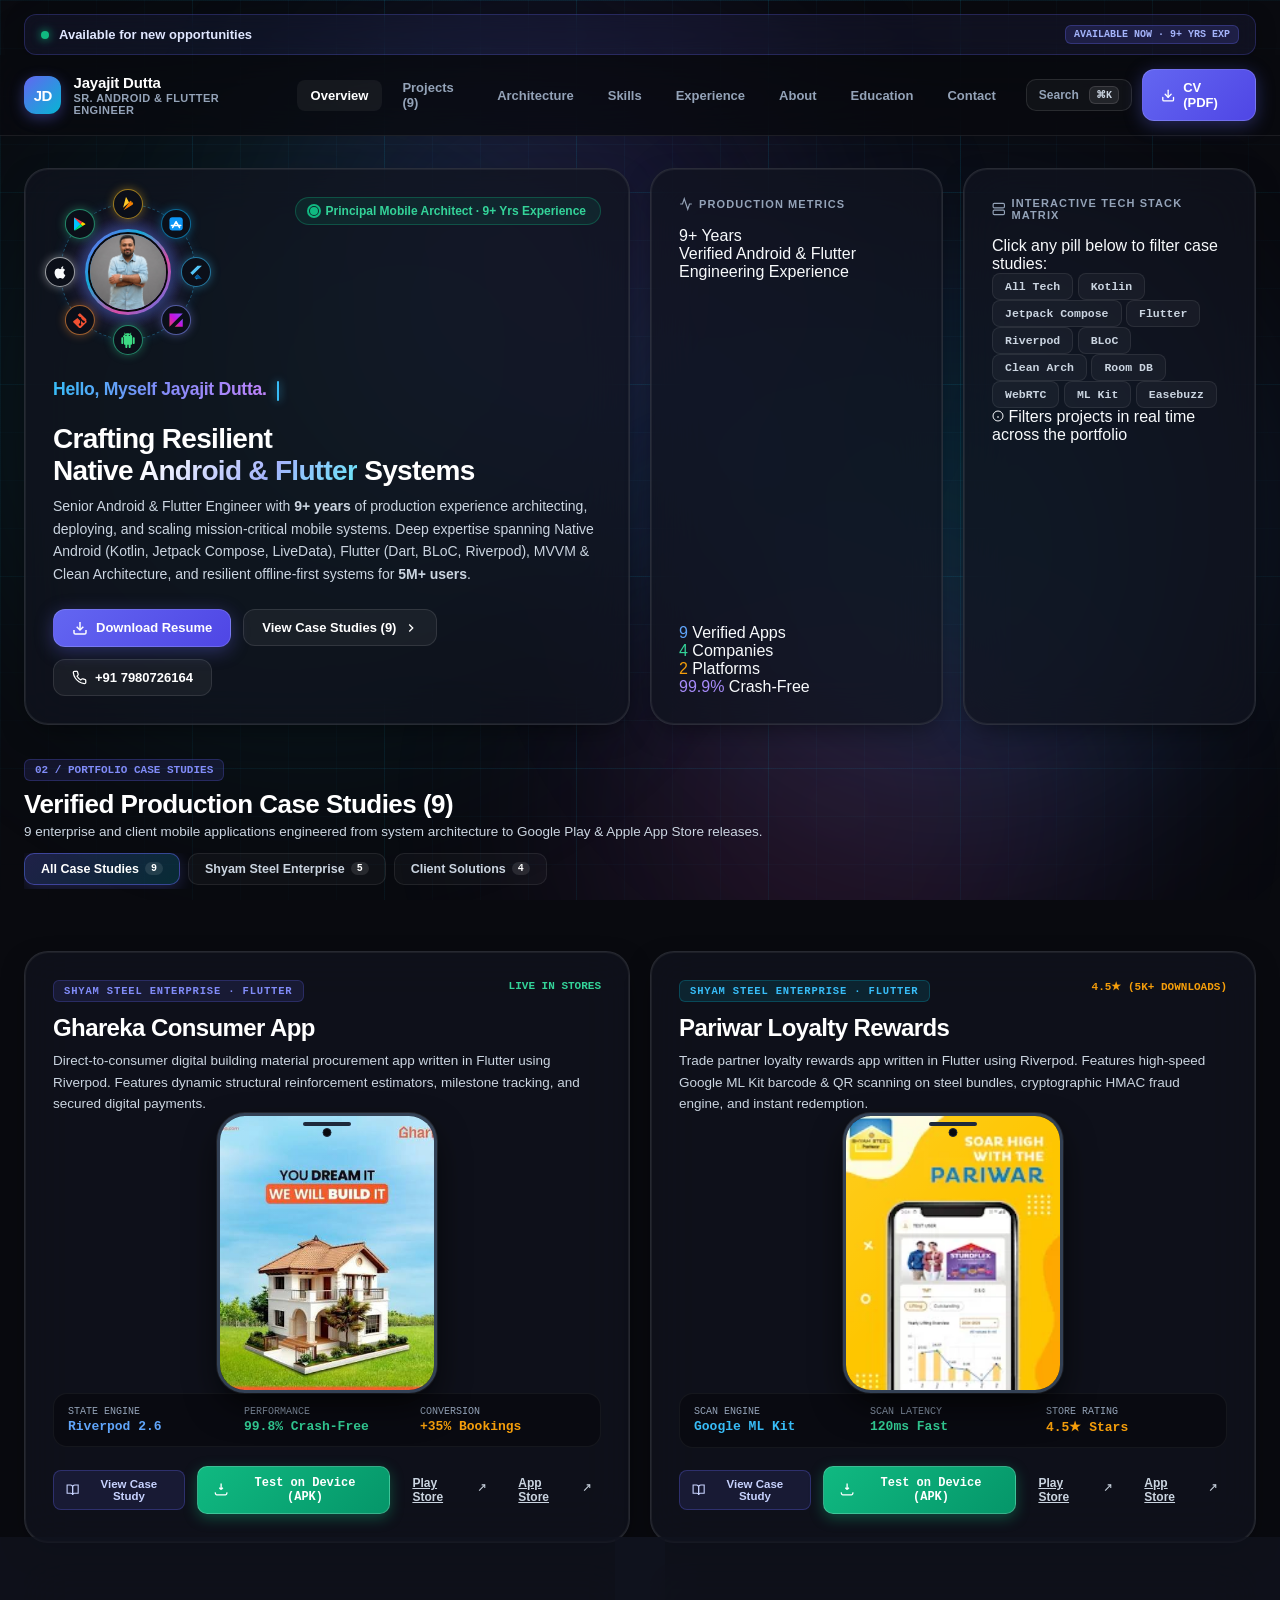
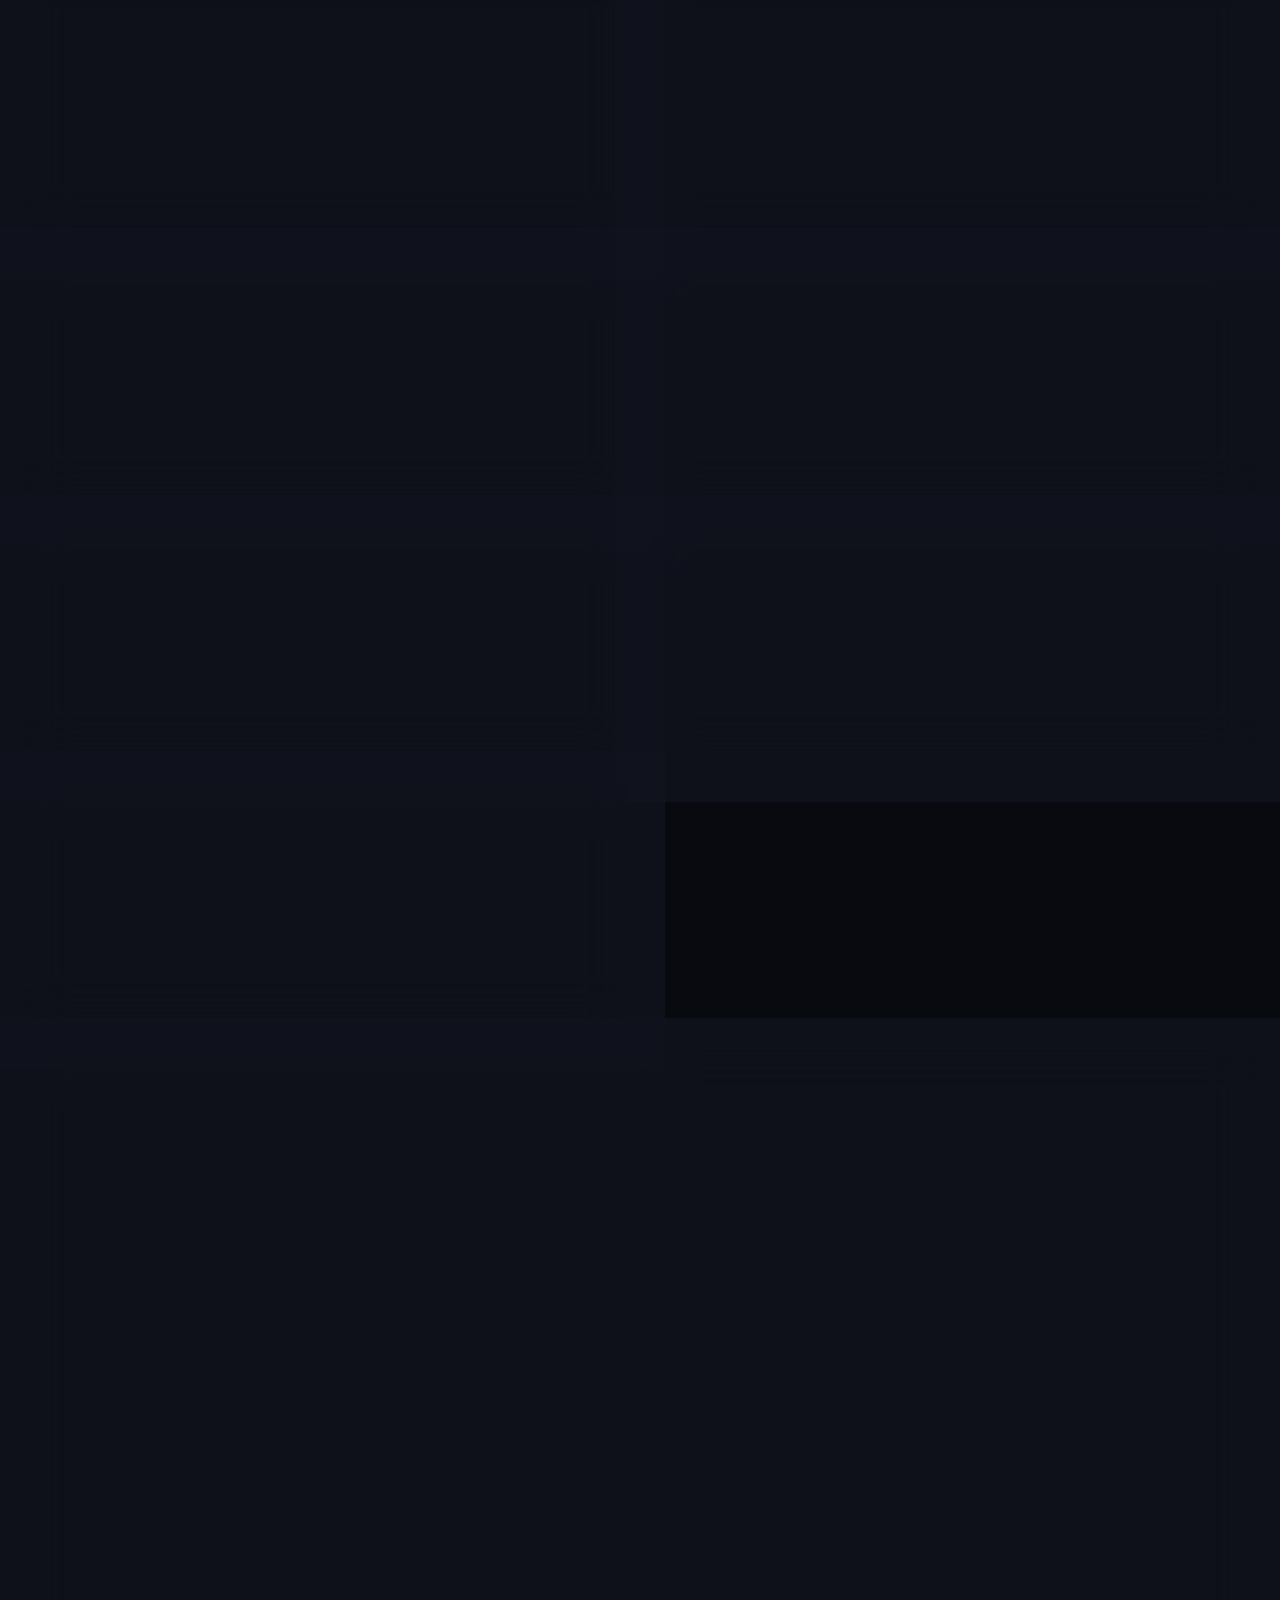
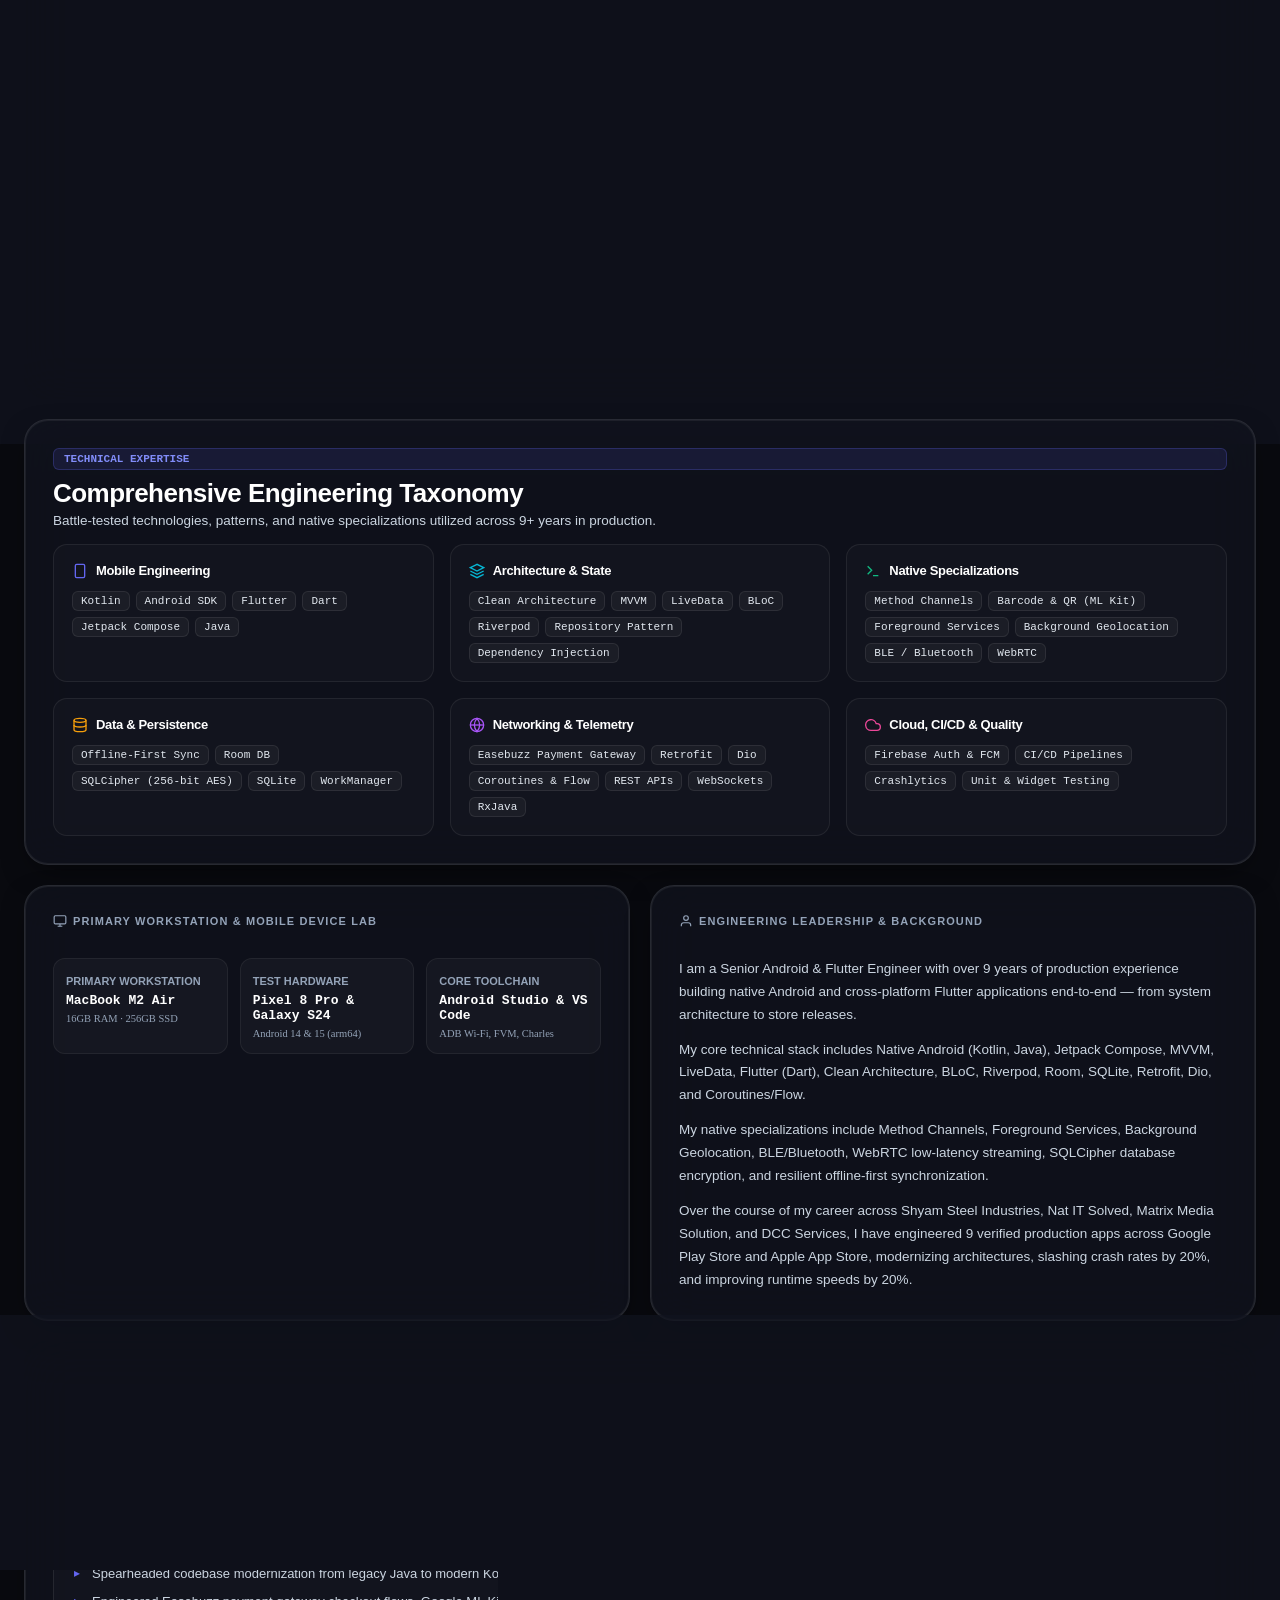
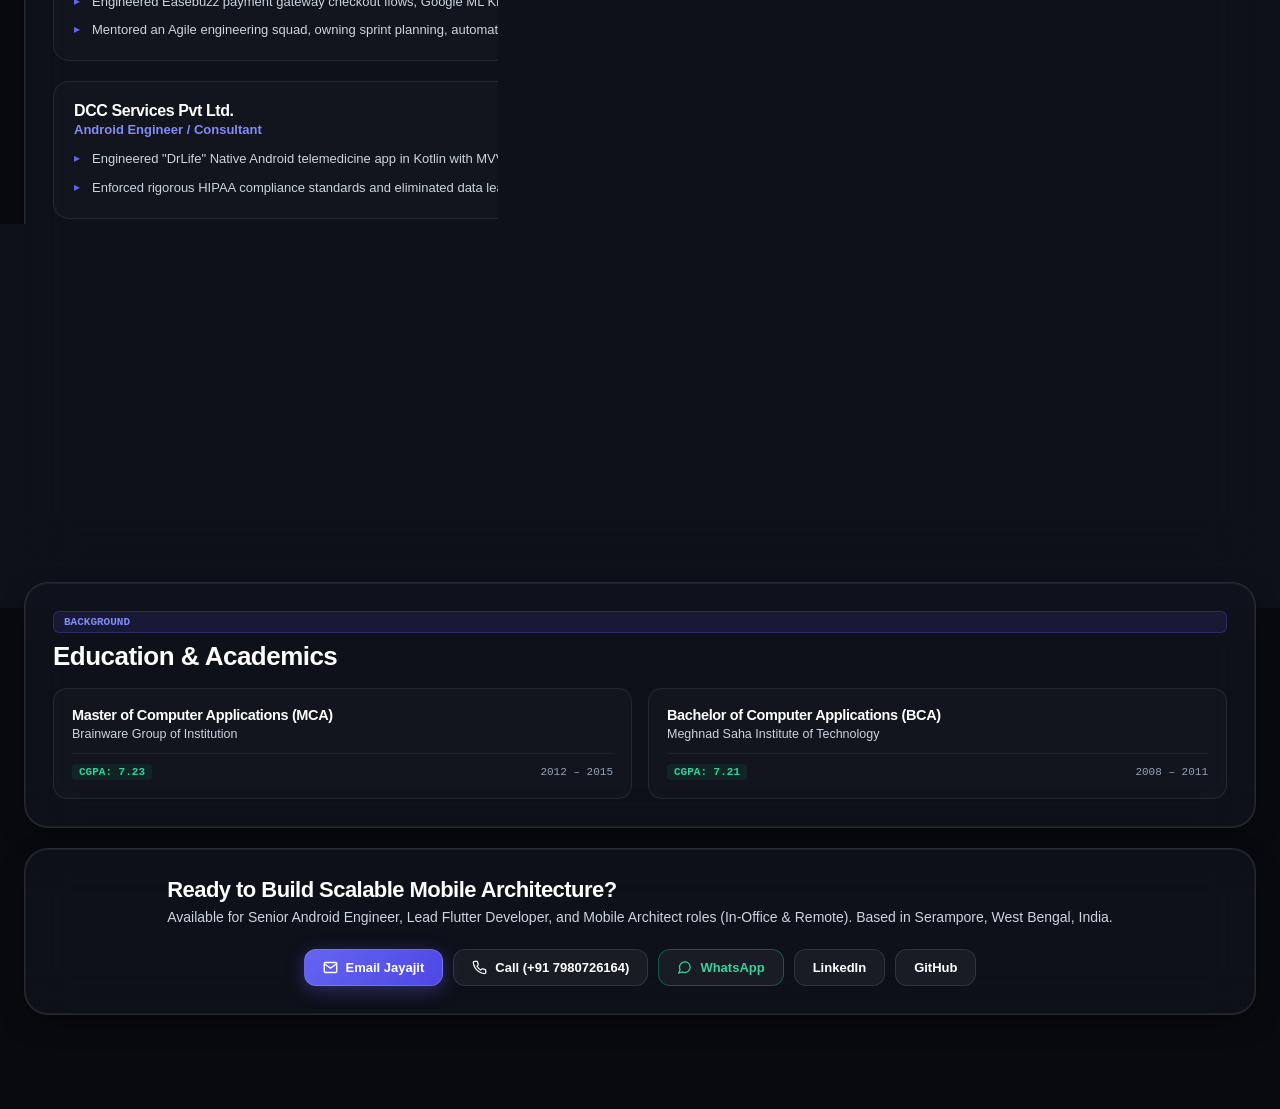
==== portfolio_site/index.html @ d7c846ba "feat: optimize mobile hero section layout and remove greeting icon" ====
<!DOCTYPE html>
<html lang="en" class="scroll-smooth">
<head>
  <meta charset="UTF-8" />
  <meta name="viewport" content="width=device-width, initial-scale=1.0, maximum-scale=5.0" />
  <title>Jayajit Dutta | Senior Android &amp; Flutter Engineer (9+ Years)</title>
  <meta name="description" content="Senior Android &amp; Flutter Engineer with 9+ years of verified experience architecting, deploying, and scaling mission-critical mobile systems. Specializing in Kotlin, Jetpack Compose, Flutter, Riverpod, BLoC, and Clean Architecture." />
  <meta name="keywords" content="Jayajit Dutta, Senior Android Developer, Flutter Developer, Kotlin, Jetpack Compose, Riverpod, BLoC, Clean Architecture, Mobile Architect, Shyam Steel" />
  <meta name="author" content="Jayajit Dutta" />
  <meta name="theme-color" content="#090a0f" />

  <!-- Production Security Hardening -->
  <meta http-equiv="Content-Security-Policy" content="default-src 'self'; script-src 'self' 'unsafe-inline'; style-src 'self' 'unsafe-inline' https://fonts.googleapis.com; font-src 'self' data: https://fonts.gstatic.com; img-src 'self' data: blob: https:; connect-src 'self'; worker-src 'self' blob:; object-src 'none'; base-uri 'self';" />
  <meta http-equiv="X-Content-Type-Options" content="nosniff" />
  <meta name="referrer" content="strict-origin-when-cross-origin" />
  <meta http-equiv="Permissions-Policy" content="camera=(), microphone=(), geolocation=(), payment=(), usb=()" />

  <!-- Preload Critical Fonts -->
  <link rel="preconnect" href="https://fonts.googleapis.com" />
  <link rel="preconnect" href="https://fonts.gstatic.com" crossorigin />
  <link href="https://fonts.googleapis.com/css2?family=Inter:wght@400;500;600;700&family=JetBrains+Mono:wght@500;700;800&family=Plus+Jakarta+Sans:wght@700;800;900&display=swap" rel="stylesheet" />

  <!-- PWA Manifest & Icons -->
  <link rel="manifest" href="manifest.json" />
  <link rel="icon" type="image/svg+xml" href="favicon.svg?v=2.1" />
  <link rel="icon" type="image/png" href="favicon.png?v=2.1" />
  <link rel="shortcut icon" href="favicon.ico?v=2.1" />
  <link rel="apple-touch-icon" href="assets/icons/Icon-192.png?v=2.1" />

  <!-- Open Graph / SEO -->
  <meta property="og:type" content="website" />
  <meta property="og:title" content="Jayajit Dutta | Senior Android &amp; Flutter Engineer (9+ Years)" />
  <meta property="og:description" content="Senior Android &amp; Flutter Engineer with 9+ years building 9 verified production apps for 5M+ users." />
  <meta property="og:image" content="assets/images/picture.jpg" />

  <!-- Stylesheet -->
  <link rel="stylesheet" href="css/styles.css?v=2.1" />
</head>
<body>

  <!-- Ambient Obsidian Canvas Glows -->
  <div class="ambient-canvas" aria-hidden="true">
    <div class="ambient-glow-1"></div>
    <div class="ambient-glow-2"></div>
    <div class="ambient-glow-3"></div>
    <div class="ambient-glow-4"></div>
    <div class="ambient-grid"></div>
  </div>

  <!-- Top Opportunity Banner (User Requested) -->
  <div class="top-opportunity-banner">
    <div class="opportunity-card">
      <div class="opportunity-left">
        <span class="opportunity-dot"></span>
        <span class="opportunity-text">Available for new opportunities</span>
      </div>
      <span class="opportunity-badge">AVAILABLE NOW · 9+ YRS EXP</span>
    </div>
  </div>

  <!-- Sticky Glassmorphic Header -->
  <header class="header-glass" role="banner">
    <div class="header-container">
      <a href="#hero" class="brand-wrap" aria-label="Jayajit Dutta Portfolio">
        <div class="brand-icon">JD</div>
        <div class="brand-text">
          <h1>Jayajit Dutta</h1>
          <p>Sr. Android &amp; Flutter Engineer</p>
        </div>
      </a>

      <!-- Desktop Navigation -->
      <nav class="nav-links" aria-label="Main Navigation">
        <a href="#hero" class="nav-item active">Overview</a>
        <a href="#projects" class="nav-item">Projects (9)</a>
        <a href="#architecture" class="nav-item">Architecture</a>
        <a href="#skills" class="nav-item">Skills</a>
        <a href="#timeline" class="nav-item">Experience</a>
        <a href="#about" class="nav-item">About</a>
        <a href="#education" class="nav-item">Education</a>
        <a href="#contact" class="nav-item">Contact</a>
      </nav>

      <!-- Header Actions -->
      <div class="header-actions">
        <button class="cmdk-trigger" aria-label="Open Command Palette (Cmd+K)">
          <span>Search</span>
          <span class="cmdk-kbd">⌘K</span>
        </button>

        <a href="assets/resume/Jayajit_Dutta_CV.pdf" download="Jayajit_Dutta_CV.pdf" class="btn-pill btn-primary" id="headerResumeBtn">
          <svg width="15" height="15" viewBox="0 0 24 24" fill="none" stroke="currentColor" stroke-width="2.2" stroke-linecap="round" stroke-linejoin="round">
            <path d="M21 15v4a2 2 0 0 1-2 2H5a2 2 0 0 1-2-2v-4"></path>
            <polyline points="7 10 12 15 17 10"></polyline>
            <line x1="12" y1="15" x2="12" y2="3"></line>
          </svg>
          <span>CV (PDF)</span>
        </a>
      </div>
    </div>
  </header>

  <!-- Main Bento Grid Showcase -->
  <main class="bento-wrapper" id="hero">
    <div class="bento-grid">

      <!-- ====================================================================
           CARD 1: Profile & Headline (Col: 2, Row: 1)
           ==================================================================== -->
      <section class="bento-card col-span-2 row-span-1" id="profileCard">
        <div class="card-content profile-card-content">
          <div class="profile-top">
            <div class="avatar-orbit-container">
              <div class="avatar-wrapper">
                <img src="assets/images/picture.jpg" alt="Jayajit Dutta" class="avatar-img" width="86" height="86" />
                <div class="avatar-halo-aura"></div>
              </div>
              <div class="orbit-track" aria-hidden="true"></div>
              <div class="orbit-badge-ring" aria-label="Core Technologies Orbit">
                <!-- 1. Flutter -->
                <div class="orbit-badge badge-flutter" style="--angle: 0deg;" title="Flutter">
                  <div class="orbit-badge-inner">
                    <svg viewBox="0 0 24 24" width="16" height="16" fill="none">
                      <path d="M14.3 2.5L3.5 13.3l3.3 3.3L20.9 2.5h-6.6z" fill="#54C5F8"/>
                      <path d="M14.3 15.7l-4.4 4.4 3.3 3.3 4.4-4.4-3.3-3.3z" fill="#29B6F6"/>
                      <path d="M9.9 20.1l4.4-4.4 6.6 6.6h-6.6l-4.4-2.2z" fill="#01579B"/>
                    </svg>
                  </div>
                </div>
                <!-- 2. Kotlin -->
                <div class="orbit-badge badge-kotlin" style="--angle: 45deg;" title="Kotlin">
                  <div class="orbit-badge-inner">
                    <svg viewBox="0 0 24 24" width="16" height="16">
                      <defs>
                        <linearGradient id="kg" x1="100%" y1="0%" x2="0%" y2="100%">
                          <stop offset="0%" stop-color="#7F52FF"/>
                          <stop offset="50%" stop-color="#C711E1"/>
                          <stop offset="100%" stop-color="#E4485D"/>
                        </linearGradient>
                      </defs>
                      <polygon points="2,2 22,2 2,22" fill="url(#kg)"/>
                      <polygon points="22,22 10,22 22,10" fill="url(#kg)"/>
                    </svg>
                  </div>
                </div>
                <!-- 3. Android -->
                <div class="orbit-badge badge-android" style="--angle: 90deg;" title="Android">
                  <div class="orbit-badge-inner">
                    <svg viewBox="0 0 24 24" width="16" height="16" fill="#3DDC84">
                      <path d="M6 18c0 .55.45 1 1 1h1v3.5c0 .83.67 1.5 1.5 1.5s1.5-.67 1.5-1.5V19h2v3.5c0 .83.67 1.5 1.5 1.5s1.5-.67 1.5-1.5V19h1c.55 0 1-.45 1-1V8H6v10zM3.5 8C2.67 8 2 8.67 2 9.5v7c0 .83.67 1.5 1.5 1.5S5 17.33 5 16.5v-7C5 8.67 4.33 8 3.5 8zm17 0c-.83 0-1.5.67-1.5 1.5v7c0 .83.67 1.5 1.5 1.5s1.5-.67 1.5-1.5v-7c0-.83-.67-1.5-1.5-1.5zm-4.97-4.84l1.3-1.3c.2-.2.2-.51 0-.71-.2-.2-.51-.2-.71 0l-1.48 1.48C13.62 2.24 12.59 2 11.5 2c-1.09 0-2.12.24-3.14.63L6.88 1.15c-.2-.2-.51-.2-.71 0-.2.2-.2.51 0 .71l1.3 1.3C5.64 4.34 4.5 6.04 4.5 8h14c0-1.96-1.14-3.66-2.97-4.84zM9 6c-.55 0-1-.45-1-1s.45-1 1-1 1 .45 1 1-.45 1-1 1zm5 0c-.55 0-1-.45-1-1s.45-1 1-1 1 .45 1 1-.45 1-1 1z"/>
                    </svg>
                  </div>
                </div>
                <!-- 4. Git -->
                <div class="orbit-badge badge-git" style="--angle: 135deg;" title="Git">
                  <div class="orbit-badge-inner">
                    <svg viewBox="0 0 24 24" width="16" height="16" fill="none">
                      <path d="M21.6 10.9L13.1 2.4a1.6 1.6 0 0 0-2.3 0L8.7 4.5l2.9 2.9a1.9 1.9 0 0 1 2.4 2.4l2.8 2.8a1.9 1.9 0 0 1 1.8 3.3 1.9 1.9 0 0 1-2.4-.4l-2.7-2.7v4.4a1.9 1.9 0 0 1 .5 1.3 1.9 1.9 0 1 1-1.9-1.9v-4.5a1.9 1.9 0 0 1-.9-.4l-2.9-2.9L2.4 13.2a1.6 1.6 0 0 0 0 2.3l8.5 8.5a1.6 1.6 0 0 0 2.3 0l8.4-8.5a1.6 1.6 0 0 0 0-2.3v-.3z" fill="#F05032"/>
                    </svg>
                  </div>
                </div>
                <!-- 5. iOS / Apple -->
                <div class="orbit-badge badge-ios" style="--angle: 180deg;" title="iOS">
                  <div class="orbit-badge-inner">
                    <svg viewBox="0 0 24 24" width="16" height="16" fill="#F8FAFC">
                      <path d="M18.71 19.5c-.83 1.24-1.71 2.45-3.05 2.47-1.34.03-1.77-.79-3.29-.79-1.53 0-2 .77-3.27.82-1.31.05-2.3-1.32-3.14-2.53C4.25 17 2.94 12.45 4.7 9.39c.87-1.52 2.43-2.48 4.12-2.51 1.28-.02 2.5.87 3.29.87.78 0 2.26-1.07 3.81-.91.65.03 2.47.26 3.64 1.98-.09.06-2.17 1.28-2.15 3.81.03 3.02 2.65 4.03 2.68 4.04-.03.07-.42 1.44-1.38 2.83M15.97 6.38c.62-.75 1.04-1.8 0.93-2.85-.9.04-1.99.6-2.63 1.35-.56.64-1.05 1.71-.92 2.74 1 .08 2.03-.49 2.62-1.24z"/>
                    </svg>
                  </div>
                </div>
                <!-- 6. Play Store -->
                <div class="orbit-badge badge-playstore" style="--angle: 225deg;" title="Play Store">
                  <div class="orbit-badge-inner">
                    <svg viewBox="0 0 24 24" width="16" height="16" fill="none">
                      <path d="M3.6 2.5c-.3.3-.5.8-.5 1.4v16.2c0 .6.2 1.1.5 1.4l.1.1 9.1-9.1v-.2L3.6 2.5z" fill="#00C3FF"/>
                      <path d="M15.8 15.3l-3-3v-.2l3-3 .1.1 3.5 2c1 .6 1 1.5 0 2.1l-3.6 2z" fill="#FFD400"/>
                      <path d="M12.8 12.2L3.6 21.4c.4.4 1 .4 1.7 0l10.5-6-3-3.2z" fill="#00E676"/>
                      <path d="M12.8 12.2l3-3.2-10.5-6c-.7-.4-1.3-.4-1.7 0l9.2 9.2z" fill="#FF3A44"/>
                    </svg>
                  </div>
                </div>
                <!-- 7. Firebase -->
                <div class="orbit-badge badge-firebase" style="--angle: 270deg;" title="Firebase">
                  <div class="orbit-badge-inner">
                    <svg viewBox="0 0 24 24" width="16" height="16" fill="none">
                      <path d="M4.6 17.5L8.7 2.4c.1-.4.6-.5.9-.2l4.1 7.6-9.1 7.7z" fill="#FFCA28"/>
                      <path d="M16.1 7.2l2.3 4.3c.2.3.1.7-.2.9L5.3 21.2 19.3 12c.7-.4.6-1.5-.2-1.7l-3-3.1z" fill="#FFA000"/>
                      <path d="M5.3 21.2l9.8-13.8c.2-.3.7-.3.9 0l3.3 5.4L5.3 21.2z" fill="#F57C00"/>
                    </svg>
                  </div>
                </div>
                <!-- 8. App Store -->
                <div class="orbit-badge badge-appstore" style="--angle: 315deg;" title="App Store">
                  <div class="orbit-badge-inner">
                    <svg viewBox="0 0 24 24" width="16" height="16" fill="none">
                      <rect width="20" height="20" x="2" y="2" rx="4.5" fill="#0D96F6"/>
                      <path d="M6.8 17.5l5.2-9 5.2 9M5 14.5h14" stroke="#FFFFFF" stroke-width="2.2" stroke-linecap="round" stroke-linejoin="round"/>
                    </svg>
                  </div>
                </div>
              </div>
            </div>
            <div class="status-badge">
              <span class="status-pulse"></span>
              <span>Principal Mobile Architect · 9+ Yrs Experience</span>
            </div>
          </div>

          <div class="profile-headline">
            <div class="typewriter-greeting-container" id="typewriterGreeting" title="Click to replay">
              <span class="typewriter-text" id="typewriterText">Hello, Myself Jayajit Dutta.</span>
              <span class="typewriter-cursor" aria-hidden="true"></span>
            </div>
            <h2>Crafting Resilient <br /><span class="gradient-text-hero">Native Android &amp; Flutter</span> Systems</h2>
            <p>
              Senior Android &amp; Flutter Engineer with <strong>9+ years</strong> of production experience architecting, deploying, and scaling mission-critical mobile systems. Deep expertise spanning Native Android (Kotlin, Jetpack Compose, LiveData), Flutter (Dart, BLoC, Riverpod), MVVM &amp; Clean Architecture, and resilient offline-first systems for <strong>5M+ users</strong>.
            </p>
          </div>

          <div class="profile-actions">
            <a href="assets/resume/Jayajit_Dutta_CV.pdf" download="Jayajit_Dutta_CV.pdf" class="btn-pill btn-primary">
              <svg width="16" height="16" viewBox="0 0 24 24" fill="none" stroke="currentColor" stroke-width="2.2">
                <path d="M21 15v4a2 2 0 0 1-2 2H5a2 2 0 0 1-2-2v-4"></path>
                <polyline points="7 10 12 15 17 10"></polyline>
                <line x1="12" y1="15" x2="12" y2="3"></line>
              </svg>
              <span>Download Resume</span>
            </a>
            <a href="#projects" class="btn-pill btn-secondary">
              <span>View Case Studies (9)</span>
              <svg width="14" height="14" viewBox="0 0 24 24" fill="none" stroke="currentColor" stroke-width="2.2">
                <polyline points="9 18 15 12 9 6"></polyline>
              </svg>
            </a>
            <a href="tel:+917980726164" class="btn-pill btn-secondary" title="Direct Phone">
              <svg width="15" height="15" viewBox="0 0 24 24" fill="none" stroke="currentColor" stroke-width="2">
                <path d="M22 16.92v3a2 2 0 0 1-2.18 2 19.79 19.79 0 0 1-8.63-3.07 19.5 19.5 0 0 1-6-6 19.79 19.79 0 0 1-3.07-8.67A2 2 0 0 1 4.11 2h3a2 2 0 0 1 2 1.72 12.84 12.84 0 0 0 .7 2.81 2 2 0 0 1-.45 2.11L8.09 9.91a16 16 0 0 0 6 6l1.27-1.27a2 2 0 0 1 2.11-.45 12.84 12.84 0 0 0 2.81.7A2 2 0 0 1 22 16.92z"></path>
              </svg>
              <span>+91 7980726164</span>
            </a>
          </div>
        </div>
      </section>

      <!-- ====================================================================
           CARD 2: Key Metrics & Telemetry (Col: 1, Row: 1)
           ==================================================================== -->
      <section class="bento-card col-span-1 row-span-1" id="metricsCard">
        <div class="card-content metrics-card-content">
          <div>
            <div class="card-title-sm">
              <svg width="14" height="14" viewBox="0 0 24 24" fill="none" stroke="currentColor" stroke-width="2">
                <path d="M22 12h-4l-3 9L9 3l-3 9H2"></path>
              </svg>
              <span>Production Metrics</span>
            </div>

            <div class="metric-block">
              <span class="metric-hero-num">9+</span>
              <span class="metric-hero-unit">Years</span>
              <p class="metric-desc">Verified Android &amp; Flutter Engineering Experience</p>
            </div>
          </div>

          <div class="mini-metrics-grid">
            <div class="mini-metric-item">
              <span class="mini-val" style="color: #60a5fa;">9</span>
              <span class="mini-lbl">Verified Apps</span>
            </div>
            <div class="mini-metric-item">
              <span class="mini-val" style="color: #34d399;">4</span>
              <span class="mini-lbl">Companies</span>
            </div>
            <div class="mini-metric-item">
              <span class="mini-val" style="color: #f59e0b;">2</span>
              <span class="mini-lbl">Platforms</span>
            </div>
            <div class="mini-metric-item">
              <span class="mini-val" style="color: #a78bfa;">99.9%</span>
              <span class="mini-lbl">Crash-Free</span>
            </div>
          </div>
        </div>
      </section>

      <!-- ====================================================================
           CARD 3: Interactive Tech Stack Matrix (Col: 1, Row: 1)
           ==================================================================== -->
      <section class="bento-card col-span-1 row-span-1" id="stackFilterCard">
        <div class="card-content stack-card-content">
          <div>
            <div class="card-title-sm">
              <svg width="14" height="14" viewBox="0 0 24 24" fill="none" stroke="currentColor" stroke-width="2">
                <rect x="2" y="2" width="20" height="8" rx="2" ry="2"></rect>
                <rect x="2" y="14" width="20" height="8" rx="2" ry="2"></rect>
                <line x1="6" y1="6" x2="6.01" y2="6"></line>
                <line x1="6" y1="18" x2="6.01" y2="18"></line>
              </svg>
              <span>Interactive Tech Stack Matrix</span>
            </div>
            <p class="stack-instructions">Click any pill below to filter case studies:</p>
          </div>

          <div class="tech-pills-wrap" id="techFilterContainer">
            <button class="tech-filter-pill" data-tag="all">All Tech</button>
            <button class="tech-filter-pill" data-tag="Kotlin">Kotlin</button>
            <button class="tech-filter-pill" data-tag="Compose">Jetpack Compose</button>
            <button class="tech-filter-pill" data-tag="Flutter">Flutter</button>
            <button class="tech-filter-pill" data-tag="Riverpod">Riverpod</button>
            <button class="tech-filter-pill" data-tag="BLoC">BLoC</button>
            <button class="tech-filter-pill" data-tag="Clean Architecture">Clean Arch</button>
            <button class="tech-filter-pill" data-tag="Room">Room DB</button>
            <button class="tech-filter-pill" data-tag="WebRTC">WebRTC</button>
            <button class="tech-filter-pill" data-tag="ML Kit">ML Kit</button>
            <button class="tech-filter-pill" data-tag="Easebuzz">Easebuzz</button>
          </div>

          <div class="stack-footer-hint">
            <svg width="12" height="12" viewBox="0 0 24 24" fill="none" stroke="currentColor" stroke-width="2">
              <circle cx="12" cy="12" r="10"></circle>
              <line x1="12" y1="16" x2="12" y2="12"></line>
              <line x1="12" y1="8" x2="12.01" y2="8"></line>
            </svg>
            <span>Filters projects in real time across the portfolio</span>
          </div>
        </div>
      </section>

      <!-- ====================================================================
           PROJECTS SHOWCASE SECTION HEADER & FILTER TABS (Col: 4)
           ==================================================================== -->
      <div class="col-span-4" id="projects" style="margin-top: 14px; margin-bottom: 6px;">
        <div style="display: flex; flex-wrap: wrap; justify-content: space-between; align-items: flex-end; gap: 14px; margin-bottom: 16px;">
          <div>
            <div style="display: inline-flex; align-items: center; gap: 6px; padding: 4px 10px; border-radius: 6px; background: rgba(99, 102, 241, 0.12); border: 1px solid rgba(99, 102, 241, 0.25); margin-bottom: 8px;">
              <span style="font-size: 11px; font-family: 'JetBrains Mono', monospace; font-weight: 800; color: #818cf8;">02 / PORTFOLIO CASE STUDIES</span>
            </div>
            <h2 style="font-size: 26px; font-weight: 900; color: #ffffff; letter-spacing: -0.02em;">Verified Production Case Studies (9)</h2>
            <p style="font-size: 13.5px; color: var(--text-secondary); margin-top: 4px;">
              9 enterprise and client mobile applications engineered from system architecture to Google Play &amp; Apple App Store releases.
            </p>
          </div>

          <!-- Category Filter Tabs -->
          <div class="filter-tab-bar" role="tablist" aria-label="Case Study Category Filter">
            <button class="filter-tab-btn active" data-cat-filter="all" role="tab" aria-selected="true">
              <span>All Case Studies</span>
              <span class="filter-count-badge">9</span>
            </button>
            <button class="filter-tab-btn" data-cat-filter="shyamSteel" role="tab" aria-selected="false">
              <span>Shyam Steel Enterprise</span>
              <span class="filter-count-badge">5</span>
            </button>
            <button class="filter-tab-btn" data-cat-filter="clientSolutions" role="tab" aria-selected="false">
              <span>Client Solutions</span>
              <span class="filter-count-badge">4</span>
            </button>
          </div>
        </div>
      </div>

      <!-- ====================================================================
           PROJECT 1: Ghareka Consumer App (Shyam Steel)
           ==================================================================== -->
      <article class="bento-card col-span-2 row-span-2" data-project-card data-category="shyamSteel" data-tech-tags="Flutter, Riverpod, Clean Architecture, Estimation Engine, REST APIs, Firebase, Razorpay">
        <div class="card-content project-card-layout">
          <div>
            <div class="project-header-wrap">
              <span class="project-category-tag">Shyam Steel Enterprise · Flutter</span>
              <span class="badge-mono" style="font-size: 11px; color: #34d399; font-weight: 700;">LIVE IN STORES</span>
            </div>

            <h3 class="project-title">Ghareka Consumer App</h3>
            <p class="project-desc">
              Direct-to-consumer digital building material procurement app written in Flutter using Riverpod. Features dynamic structural reinforcement estimators, milestone tracking, and secured digital payments.
            </p>

            <div class="mockup-showcase-wrap">
              <div class="device-frame-phone">
                <div class="phone-speaker-notch"></div>
                <div class="phone-punchhole"></div>
                <img src="assets/images/ghareka.jpeg" alt="Ghareka App Interface" class="phone-screen-image" />
                <div class="phone-screen-glare"></div>
              </div>
            </div>

            <div class="arch-metrics-row">
              <div class="arch-metric-col">
                <span class="arch-metric-label">STATE ENGINE</span>
                <span class="arch-metric-value" style="color: #60a5fa;">Riverpod 2.6</span>
              </div>
              <div class="arch-metric-col">
                <span class="arch-metric-label">PERFORMANCE</span>
                <span class="arch-metric-value" style="color: #34d399;">99.8% Crash-Free</span>
              </div>
              <div class="arch-metric-col">
                <span class="arch-metric-label">CONVERSION</span>
                <span class="arch-metric-value" style="color: #f59e0b;">+35% Bookings</span>
              </div>
            </div>
          </div>

          <div class="card-bottom-actions">
            <button class="btn-view-study" data-open-case-study="ghareka">
              <svg width="14" height="14" viewBox="0 0 24 24" fill="none" stroke="currentColor" stroke-width="2">
                <path d="M2 3h6a4 4 0 0 1 4 4v14a3 3 0 0 0-3-3H2z"></path>
                <path d="M22 3h-6a4 4 0 0 0-4 4v14a3 3 0 0 1 3-3h7z"></path>
              </svg>
              <span>View Case Study</span>
            </button>

            <button class="btn-apk-test" data-open-apk-modal="ghareka">
              <svg width="15" height="15" viewBox="0 0 24 24" fill="none" stroke="currentColor" stroke-width="2.2">
                <path d="M12 2v10m0 0l3-3m-3 3L9 9"></path>
                <path d="M2 17l.621 2.485A2 2 0 0 0 4.561 21h14.878a2 2 0 0 0 1.94-1.515L22 17"></path>
              </svg>
              <span>Test on Device (APK)</span>
            </button>

            <a href="https://play.google.com/store/apps/details?id=com.ghreka.consumerapp" target="_blank" rel="noopener noreferrer" class="btn-case-study">
              <span>Play Store</span>
              <svg width="13" height="13" viewBox="0 0 24 24" fill="none" stroke="currentColor" stroke-width="2"><polyline points="15 3 21 3 21 9"></polyline><line x1="10" y1="14" x2="21" y2="3"></line></svg>
            </a>
            <a href="https://apps.apple.com/app/id6467111338" target="_blank" rel="noopener noreferrer" class="btn-case-study">
              <span>App Store</span>
              <svg width="13" height="13" viewBox="0 0 24 24" fill="none" stroke="currentColor" stroke-width="2"><polyline points="15 3 21 3 21 9"></polyline><line x1="10" y1="14" x2="21" y2="3"></line></svg>
            </a>
          </div>
        </div>
      </article>

      <!-- ====================================================================
           PROJECT 2: Pariwar Loyalty App (Shyam Steel)
           ==================================================================== -->
      <article class="bento-card col-span-2 row-span-2" data-project-card data-category="shyamSteel" data-tech-tags="Flutter, Riverpod, ML Kit, Barcode, QR Scanner, Method Channels, Clean Architecture">
        <div class="card-content project-card-layout">
          <div>
            <div class="project-header-wrap">
              <span class="project-category-tag" style="background: rgba(6, 182, 212, 0.12); color: #38bdf8; border-color: rgba(6, 182, 212, 0.25);">
                Shyam Steel Enterprise · Flutter
              </span>
              <span class="badge-mono" style="font-size: 11px; color: #f59e0b; font-weight: 700;">4.5★ (5K+ DOWNLOADS)</span>
            </div>

            <h3 class="project-title">Pariwar Loyalty Rewards</h3>
            <p class="project-desc">
              Trade partner loyalty rewards app written in Flutter using Riverpod. Features high-speed Google ML Kit barcode &amp; QR scanning on steel bundles, cryptographic HMAC fraud engine, and instant redemption.
            </p>

            <div class="mockup-showcase-wrap">
              <div class="device-frame-phone">
                <div class="phone-speaker-notch"></div>
                <div class="phone-punchhole"></div>
                <img src="assets/images/pariwar.webp" alt="Pariwar App Interface" class="phone-screen-image" />
                <div class="phone-screen-glare"></div>
              </div>
            </div>

            <div class="arch-metrics-row">
              <div class="arch-metric-col">
                <span class="arch-metric-label">SCAN ENGINE</span>
                <span class="arch-metric-value" style="color: #38bdf8;">Google ML Kit</span>
              </div>
              <div class="arch-metric-col">
                <span class="arch-metric-label">SCAN LATENCY</span>
                <span class="arch-metric-value" style="color: #34d399;">120ms Fast</span>
              </div>
              <div class="arch-metric-col">
                <span class="arch-metric-label">STORE RATING</span>
                <span class="arch-metric-value" style="color: #f59e0b;">4.5★ Stars</span>
              </div>
            </div>
          </div>

          <div class="card-bottom-actions">
            <button class="btn-view-study" data-open-case-study="pariwar">
              <svg width="14" height="14" viewBox="0 0 24 24" fill="none" stroke="currentColor" stroke-width="2">
                <path d="M2 3h6a4 4 0 0 1 4 4v14a3 3 0 0 0-3-3H2z"></path>
                <path d="M22 3h-6a4 4 0 0 0-4 4v14a3 3 0 0 1 3-3h7z"></path>
              </svg>
              <span>View Case Study</span>
            </button>

            <button class="btn-apk-test" data-open-apk-modal="pariwar">
              <svg width="15" height="15" viewBox="0 0 24 24" fill="none" stroke="currentColor" stroke-width="2.2">
                <path d="M12 2v10m0 0l3-3m-3 3L9 9"></path>
                <path d="M2 17l.621 2.485A2 2 0 0 0 4.561 21h14.878a2 2 0 0 0 1.94-1.515L22 17"></path>
              </svg>
              <span>Test on Device (APK)</span>
            </button>

            <a href="https://play.google.com/store/apps/details?id=com.shyamsteel.pariwar" target="_blank" rel="noopener noreferrer" class="btn-case-study">
              <span>Play Store</span>
              <svg width="13" height="13" viewBox="0 0 24 24" fill="none" stroke="currentColor" stroke-width="2"><polyline points="15 3 21 3 21 9"></polyline><line x1="10" y1="14" x2="21" y2="3"></line></svg>
            </a>
            <a href="https://apps.apple.com/app/id1635952518" target="_blank" rel="noopener noreferrer" class="btn-case-study">
              <span>App Store</span>
              <svg width="13" height="13" viewBox="0 0 24 24" fill="none" stroke="currentColor" stroke-width="2"><polyline points="15 3 21 3 21 9"></polyline><line x1="10" y1="14" x2="21" y2="3"></line></svg>
            </a>
          </div>
        </div>
      </article>

      <!-- ====================================================================
           PROJECT 3: Ghareka PMT (Shyam Steel)
           ==================================================================== -->
      <article class="bento-card col-span-2 row-span-1" data-project-card data-category="shyamSteel" data-tech-tags="Kotlin, Compose, Room, WorkManager, Clean Architecture, Retrofit">
        <div class="card-content">
          <div class="secondary-project-content">
            <div class="secondary-project-info">
              <div>
                <div class="project-header-wrap" style="margin-bottom: 6px;">
                  <span class="project-category-tag" style="background: rgba(16, 185, 129, 0.12); color: #34d399; border-color: rgba(16, 185, 129, 0.25);">
                    Native Android · Compose
                  </span>
                  <span class="badge-mono" style="font-size: 10px; color: #34d399;">500+ Project Sites</span>
                </div>
                <h3 style="font-size: 20px; font-weight: 800; color: #ffffff;">Ghareka PMT (Project Management)</h3>
                <p style="font-size: 13px; color: var(--text-secondary); margin-top: 6px; line-height: 1.5;">
                  Enterprise field site project management tool written in 100% Kotlin &amp; Jetpack Compose. Built with offline Room SQLite caching and automated WorkManager sync for reliable inspection logs in zero-connectivity construction zones.
                </p>
              </div>

              <div style="display: flex; gap: 10px; margin-top: 14px; flex-wrap: wrap;">
                <button class="btn-view-study" data-open-case-study="ghareka_pmt">
                  <span>View Case Study</span>
                </button>
                <button class="btn-apk-test" style="padding: 7px 14px; font-size: 11px;" data-open-apk-modal="ghareka_pmt">
                  <span>Test on Device</span>
                </button>
                <a href="https://pmt.ghareka.com" target="_blank" rel="noopener noreferrer" class="btn-case-study">
                  <span>pmt.ghareka.com</span>
                  <svg width="12" height="12" viewBox="0 0 24 24" fill="none" stroke="currentColor" stroke-width="2"><polyline points="15 3 21 3 21 9"></polyline><line x1="10" y1="14" x2="21" y2="3"></line></svg>
                </a>
              </div>
            </div>

            <div class="secondary-project-preview">
              <img src="assets/images/ghareka_pmt.jpeg" alt="Ghareka PMT Screen" />
            </div>
          </div>
        </div>
      </article>

      <!-- ====================================================================
           PROJECT 4: Buildistan B2B Marketplace (Shyam Steel)
           ==================================================================== -->
      <article class="bento-card col-span-2 row-span-1" data-project-card data-category="shyamSteel" data-tech-tags="Flutter, BLoC, Easebuzz, Multi-Vendor Cart, Clean Architecture, Dio">
        <div class="card-content">
          <div class="secondary-project-content">
            <div class="secondary-project-info">
              <div>
                <div class="project-header-wrap" style="margin-bottom: 6px;">
                  <span class="project-category-tag">B2B Marketplace · 5K+ Downloads</span>
                  <span class="badge-mono" style="font-size: 10px; color: #a5b4fc;">Easebuzz Gateway</span>
                </div>
                <h3 style="font-size: 20px; font-weight: 800; color: #ffffff;">Buildistan Marketplace</h3>
                <p style="font-size: 13px; color: var(--text-secondary); margin-top: 6px; line-height: 1.5;">
                  Multi-vendor construction commerce platform built with Flutter using BLoC state architecture. Engineered multi-vendor cart transitions, atomic Easebuzz payment reconciliation, and real-time trade quotation workflows.
                </p>
              </div>

              <div style="display: flex; gap: 10px; margin-top: 14px; flex-wrap: wrap;">
                <button class="btn-view-study" data-open-case-study="buildistan">
                  <span>View Case Study</span>
                </button>
                <button class="btn-apk-test" style="padding: 7px 14px; font-size: 11px;" data-open-apk-modal="buildistan">
                  <span>Test on Device</span>
                </button>
                <a href="https://play.google.com/store/apps/details?id=com.buildistan.b2b" target="_blank" rel="noopener noreferrer" class="btn-case-study">
                  <span>Play Store</span>
                  <svg width="12" height="12" viewBox="0 0 24 24" fill="none" stroke="currentColor" stroke-width="2"><polyline points="15 3 21 3 21 9"></polyline><line x1="10" y1="14" x2="21" y2="3"></line></svg>
                </a>
                <a href="https://apps.apple.com/app/id6472875216" target="_blank" rel="noopener noreferrer" class="btn-case-study">
                  <span>App Store</span>
                  <svg width="12" height="12" viewBox="0 0 24 24" fill="none" stroke="currentColor" stroke-width="2"><polyline points="15 3 21 3 21 9"></polyline><line x1="10" y1="14" x2="21" y2="3"></line></svg>
                </a>
              </div>
            </div>

            <div class="secondary-project-preview">
              <img src="assets/images/buildistan.jpeg" alt="Buildistan App Screen" />
            </div>
          </div>
        </div>
      </article>

      <!-- ====================================================================
           PROJECT 5: Retail CRM & Field Telemetry (Shyam Steel)
           ==================================================================== -->
      <article class="bento-card col-span-2 row-span-1" data-project-card data-category="shyamSteel" data-tech-tags="Kotlin, Room, WorkManager, Background GPS, RxJava, Clean Architecture">
        <div class="card-content">
          <div class="secondary-project-content">
            <div class="secondary-project-info">
              <div>
                <div class="project-header-wrap" style="margin-bottom: 6px;">
                  <span class="project-category-tag">Field Telemetry · Clean Architecture</span>
                  <span class="badge-mono" style="font-size: 10px; color: #f59e0b;">Battery-Optimized GPS</span>
                </div>
                <h3 style="font-size: 20px; font-weight: 800; color: #ffffff;">Retail CRM &amp; Field Automation</h3>
                <p style="font-size: 13px; color: var(--text-secondary); margin-top: 6px; line-height: 1.5;">
                  Sales-force automation app for Shyam Steel distributors. Engineered fused location tracking with motion activity transitions, saving 65% device battery while logging verified retail dealer visit geofences.
                </p>
              </div>

              <div style="display: flex; gap: 10px; margin-top: 14px; flex-wrap: wrap;">
                <button class="btn-view-study" data-open-case-study="crm">
                  <span>View Case Study</span>
                </button>
                <button class="btn-apk-test" style="padding: 7px 14px; font-size: 11px;" data-open-apk-modal="crm">
                  <span>Test on Device</span>
                </button>
              </div>
            </div>

            <div class="secondary-project-preview">
              <img src="assets/images/crm.jpeg" alt="Retail CRM Screen" />
            </div>
          </div>
        </div>
      </article>

      <!-- ====================================================================
           PROJECT 6: Captain Logistics (Client Solutions · Nat IT Solved)
           ==================================================================== -->
      <article class="bento-card col-span-2 row-span-1" data-project-card data-category="clientSolutions" data-tech-tags="Native Android, Kotlin, MVVM, LiveData, WebSockets, Google Maps SDK, Foreground Services, Room">
        <div class="card-content">
          <div class="secondary-project-content">
            <div class="secondary-project-info">
              <div>
                <div class="project-header-wrap" style="margin-bottom: 6px;">
                  <span class="project-category-tag" style="background: rgba(99, 102, 241, 0.12); color: #818cf8; border-color: rgba(99, 102, 241, 0.25);">
                    Fleet Logistics · Live WebSockets
                  </span>
                  <span class="badge-mono" style="font-size: 10px; color: #34d399;">Sub-200ms Latency</span>
                </div>
                <h3 style="font-size: 20px; font-weight: 800; color: #ffffff;">Captain Logistics (Fleet Tracking)</h3>
                <p style="font-size: 13px; color: var(--text-secondary); margin-top: 6px; line-height: 1.5;">
                  Enterprise fleet logistics and supply chain Android app enabling live WebSocket GPS telemetry, automated driver dispatch, custom Google Maps polyline rendering, and 99.8% operational uptime during peak dispatches.
                </p>
              </div>

              <div style="display: flex; gap: 10px; margin-top: 14px; flex-wrap: wrap;">
                <button class="btn-view-study" data-open-case-study="captain">
                  <span>View Case Study</span>
                </button>
                <button class="btn-apk-test" style="padding: 7px 14px; font-size: 11px;" data-open-apk-modal="captain">
                  <span>Test on Device</span>
                </button>
                <a href="https://github.com/JayDutta7" target="_blank" rel="noopener noreferrer" class="btn-case-study">
                  <span>GitHub</span>
                  <svg width="12" height="12" viewBox="0 0 24 24" fill="none" stroke="currentColor" stroke-width="2"><polyline points="15 3 21 3 21 9"></polyline><line x1="10" y1="14" x2="21" y2="3"></line></svg>
                </a>
              </div>
            </div>

            <div class="secondary-project-preview" style="background: linear-gradient(135deg, rgba(99, 102, 241, 0.15), rgba(6, 182, 212, 0.1)); display: flex; align-items: center; justify-content: center;">
              <svg width="48" height="48" viewBox="0 0 24 24" fill="none" stroke="#818cf8" stroke-width="1.5">
                <rect x="1" y="3" width="15" height="13"></rect>
                <polygon points="16 8 20 8 23 11 23 16 16 16 16 8"></polygon>
                <circle cx="5.5" cy="18.5" r="2.5"></circle>
                <circle cx="18.5" cy="18.5" r="2.5"></circle>
              </svg>
            </div>
          </div>
        </div>
      </article>

      <!-- ====================================================================
           PROJECT 7: Message Club (Client Solutions · Nat IT Solved)
           ==================================================================== -->
      <article class="bento-card col-span-2 row-span-1" data-project-card data-category="clientSolutions" data-tech-tags="Native Android, Kotlin, MVVM, LiveData, Room DB, Retrofit, WorkManager, Firebase FCM">
        <div class="card-content">
          <div class="secondary-project-content">
            <div class="secondary-project-info">
              <div>
                <div class="project-header-wrap" style="margin-bottom: 6px;">
                  <span class="project-category-tag" style="background: rgba(236, 72, 153, 0.12); color: #f472b6; border-color: rgba(236, 72, 153, 0.25);">
                    Broadcast Messaging · 5M+ Alerts
                  </span>
                  <span class="badge-mono" style="font-size: 10px; color: #34d399;">99.95% Delivery</span>
                </div>
                <h3 style="font-size: 20px; font-weight: 800; color: #ffffff;">Message Club (Broadcast SMS &amp; CRM)</h3>
                <p style="font-size: 13px; color: var(--text-secondary); margin-top: 6px; line-height: 1.5;">
                  High-throughput broadcast SMS and CRM messaging Android app engineered to deliver multi-channel notification campaigns with prioritized Room DB message queues, Retrofit connection pooling, and sub-15ms query times.
                </p>
              </div>

              <div style="display: flex; gap: 10px; margin-top: 14px; flex-wrap: wrap;">
                <button class="btn-view-study" data-open-case-study="message_club">
                  <span>View Case Study</span>
                </button>
                <button class="btn-apk-test" style="padding: 7px 14px; font-size: 11px;" data-open-apk-modal="message_club">
                  <span>Test on Device</span>
                </button>
                <a href="https://play.google.com/store/apps/details?id=com.massageclub&hl=en" target="_blank" rel="noopener noreferrer" class="btn-case-study">
                  <span>Google Play</span>
                  <svg width="12" height="12" viewBox="0 0 24 24" fill="none" stroke="currentColor" stroke-width="2"><polyline points="15 3 21 3 21 9"></polyline><line x1="10" y1="14" x2="21" y2="3"></line></svg>
                </a>
              </div>
            </div>

            <div class="secondary-project-preview">
              <img src="assets/images/massageclub.jpg" alt="Message Club App Screen" />
            </div>
          </div>
        </div>
      </article>

      <!-- ====================================================================
           PROJECT 8: Staffer (Client Solutions · Matrix Media Solution)
           ==================================================================== -->
      <article class="bento-card col-span-2 row-span-1" data-project-card data-category="clientSolutions" data-tech-tags="Native Android, Kotlin, MVVM, LiveData, Room DB, CalendarProvider, WorkManager, Coroutines">
        <div class="card-content">
          <div class="secondary-project-content">
            <div class="secondary-project-info">
              <div>
                <div class="project-header-wrap" style="margin-bottom: 6px;">
                  <span class="project-category-tag" style="background: rgba(14, 165, 233, 0.12); color: #38bdf8; border-color: rgba(14, 165, 233, 0.25);">
                    Workforce Operations · 4.7★ Rating
                  </span>
                  <span class="badge-mono" style="font-size: 10px; color: #f59e0b;">15K+ Shift Workers</span>
                </div>
                <h3 style="font-size: 20px; font-weight: 800; color: #ffffff;">Staffer (Workforce Scheduling)</h3>
                <p style="font-size: 13px; color: var(--text-secondary); margin-top: 6px; line-height: 1.5;">
                  Workforce shift scheduling and roster management Android app for healthcare and retail teams. Engineered two-way calendar sync using Android CalendarProvider ContentResolver API and Room DB offline shift caching.
                </p>
              </div>

              <div style="display: flex; gap: 10px; margin-top: 14px; flex-wrap: wrap;">
                <button class="btn-view-study" data-open-case-study="staffer">
                  <span>View Case Study</span>
                </button>
                <button class="btn-apk-test" style="padding: 7px 14px; font-size: 11px;" data-open-apk-modal="staffer">
                  <span>Test on Device</span>
                </button>
                <a href="https://github.com/JayDutta7" target="_blank" rel="noopener noreferrer" class="btn-case-study">
                  <span>GitHub</span>
                  <svg width="12" height="12" viewBox="0 0 24 24" fill="none" stroke="currentColor" stroke-width="2"><polyline points="15 3 21 3 21 9"></polyline><line x1="10" y1="14" x2="21" y2="3"></line></svg>
                </a>
              </div>
            </div>

            <div class="secondary-project-preview" style="background: linear-gradient(135deg, rgba(14, 165, 233, 0.15), rgba(99, 102, 241, 0.1)); display: flex; align-items: center; justify-content: center;">
              <svg width="48" height="48" viewBox="0 0 24 24" fill="none" stroke="#38bdf8" stroke-width="1.5">
                <rect x="3" y="4" width="18" height="18" rx="2" ry="2"></rect>
                <line x1="16" y1="2" x2="16" y2="6"></line>
                <line x1="8" y1="2" x2="8" y2="6"></line>
                <line x1="3" y1="10" x2="21" y2="10"></line>
              </svg>
            </div>
          </div>
        </div>
      </article>

      <!-- ====================================================================
           PROJECT 9: DrLife (Client Solutions · DCC Services)
           ==================================================================== -->
      <article class="bento-card col-span-2 row-span-1" data-project-card data-category="clientSolutions" data-tech-tags="Native Android, Kotlin, MVVM, LiveData, WebRTC, SQLCipher, HIPAA Compliance, Clean Architecture">
        <div class="card-content">
          <div class="secondary-project-content">
            <div class="secondary-project-info">
              <div>
                <div class="project-header-wrap" style="margin-bottom: 6px;">
                  <span class="project-category-tag" style="background: rgba(168, 85, 247, 0.12); color: #c084fc; border-color: rgba(168, 85, 247, 0.25);">
                    HIPAA Telehealth · WebRTC &amp; SQLCipher
                  </span>
                  <span class="badge-mono" style="font-size: 10px; color: #34d399;">20K+ Consultations</span>
                </div>
                <h3 style="font-size: 20px; font-weight: 800; color: #ffffff;">DrLife (Encrypted Telemedicine)</h3>
                <p style="font-size: 13px; color: var(--text-secondary); margin-top: 6px; line-height: 1.5;">
                  Telemedicine consultation Android app featuring low-latency encrypted WebRTC video streaming, digital prescriptions, and 256-bit AES SQLCipher patient record storage with 100% compliance during HIPAA audits.
                </p>
              </div>

              <div style="display: flex; gap: 10px; margin-top: 14px; flex-wrap: wrap;">
                <button class="btn-view-study" data-open-case-study="drlife">
                  <span>View Case Study</span>
                </button>
                <button class="btn-apk-test" style="padding: 7px 14px; font-size: 11px;" data-open-apk-modal="drlife">
                  <span>Test on Device</span>
                </button>
                <a href="https://github.com/JayDutta7" target="_blank" rel="noopener noreferrer" class="btn-case-study">
                  <span>GitHub</span>
                  <svg width="12" height="12" viewBox="0 0 24 24" fill="none" stroke="currentColor" stroke-width="2"><polyline points="15 3 21 3 21 9"></polyline><line x1="10" y1="14" x2="21" y2="3"></line></svg>
                </a>
              </div>
            </div>

            <div class="secondary-project-preview" style="background: linear-gradient(135deg, rgba(168, 85, 247, 0.15), rgba(99, 102, 241, 0.1)); display: flex; align-items: center; justify-content: center;">
              <svg width="48" height="48" viewBox="0 0 24 24" fill="none" stroke="#c084fc" stroke-width="1.5">
                <path d="M22 12h-4l-3 9L9 3l-3 9H2"></path>
              </svg>
            </div>
          </div>
        </div>
      </article>

      <!-- ====================================================================
           CARD: Engineering Architecture (5-Tier Visualizer & Dual Pipelines)
           ==================================================================== -->
      <section class="bento-card col-span-4 row-span-1" id="architecture">
        <div class="card-content">
          <div style="display: inline-flex; align-items: center; gap: 6px; padding: 4px 10px; border-radius: 6px; background: rgba(99, 102, 241, 0.12); border: 1px solid rgba(99, 102, 241, 0.25); margin-bottom: 8px;">
            <span style="font-size: 11px; font-family: 'JetBrains Mono', monospace; font-weight: 800; color: #818cf8;">03 / ENGINEERING ARCHITECTURE</span>
          </div>
          <h2 style="font-size: 26px; font-weight: 900; color: #ffffff; letter-spacing: -0.02em;">Beautiful on the surface. Thoughtful underneath.</h2>
          <p style="font-size: 13.5px; color: var(--text-secondary); margin-top: 4px;">
            Decoupled, highly testable 5-tier architecture implementing Domain-Driven Design (DDD), Single Source of Truth (SSOT), and offline-first persistence.
          </p>

          <!-- 5-Layer Mobile Stack Visualizer -->
          <div class="arch-visualizer-container">
            <div class="arch-layer-card">
              <div class="arch-layer-left">
                <span class="arch-layer-num">01. UI LAYER</span>
                <div>
                  <h4 class="arch-layer-title">Declarative User Interface</h4>
                  <p class="arch-layer-sub">Jetpack Compose / Flutter UI widgets with state-driven, jank-free 60 FPS rendering</p>
                </div>
              </div>
              <span class="arch-layer-pill">Kotlin Compose · Flutter</span>
            </div>

            <div class="arch-layer-card">
              <div class="arch-layer-left">
                <span class="arch-layer-num">02. PRESENTATION / STATE</span>
                <div>
                  <h4 class="arch-layer-title">Reactive State Machine</h4>
                  <p class="arch-layer-sub">ViewModel, LiveData, StateFlow, BLoC, and Riverpod managing immutable state streams</p>
                </div>
              </div>
              <span class="arch-layer-pill" style="color: #a78bfa; background: rgba(167, 139, 250, 0.1); border-color: rgba(167, 139, 250, 0.25);">BLoC · Riverpod · StateFlow</span>
            </div>

            <div class="arch-layer-card">
              <div class="arch-layer-left">
                <span class="arch-layer-num">03. DOMAIN LOGIC</span>
                <div>
                  <h4 class="arch-layer-title">Business Logic &amp; UseCases</h4>
                  <p class="arch-layer-sub">Pure business rules, domain entities, and repository interfaces isolated from frameworks</p>
                </div>
              </div>
              <span class="arch-layer-pill" style="color: #34d399; background: rgba(16, 185, 129, 0.1); border-color: rgba(16, 185, 129, 0.25);">Clean Architecture</span>
            </div>

            <div class="arch-layer-card">
              <div class="arch-layer-left">
                <span class="arch-layer-num">04. DATA LAYER</span>
                <div>
                  <h4 class="arch-layer-title">Repository Pattern &amp; Dual Data Sources</h4>
                  <p class="arch-layer-sub">Remote API data source (Retrofit / Dio) &amp; Local cache data source (Room DB / SQLite / SQLCipher)</p>
                </div>
              </div>
              <span class="arch-layer-pill" style="color: #f59e0b; background: rgba(245, 158, 11, 0.1); border-color: rgba(245, 158, 11, 0.25);">Retrofit · Room · SQLite</span>
            </div>

            <div class="arch-layer-card">
              <div class="arch-layer-left">
                <span class="arch-layer-num">05. PERSISTENCE &amp; SYNC</span>
                <div>
                  <h4 class="arch-layer-title">Offline Synchronization &amp; Native Bridge</h4>
                  <p class="arch-layer-sub">WorkManager background tasks, SQLCipher 256-bit AES encryption, Method Channels, and WebSockets</p>
                </div>
              </div>
              <span class="arch-layer-pill" style="color: #ec4899; background: rgba(236, 72, 153, 0.1); border-color: rgba(236, 72, 153, 0.25);">WorkManager · SQLCipher · BLE</span>
            </div>
          </div>

          <!-- Dual Ecosystem Pipelines -->
          <div class="pipeline-dual-grid">
            <div class="pipeline-column">
              <div class="pipeline-col-header">
                <svg width="18" height="18" viewBox="0 0 24 24" fill="none" stroke="#06b6d4" stroke-width="2"><circle cx="12" cy="12" r="10"></circle><polyline points="12 6 12 12 16 14"></polyline></svg>
                <h4>Flutter Architecture Pipeline (8 Stages)</h4>
              </div>
              <div class="pipeline-step-list">
                <div class="pipeline-step-item"><span class="pipeline-step-dot" style="background: #06b6d4;"></span><span>1. Flutter UI (Declarative)</span></div>
                <div class="pipeline-step-item"><span class="pipeline-step-dot" style="background: #06b6d4;"></span><span>2. BLoC / Riverpod State Machine</span></div>
                <div class="pipeline-step-item"><span class="pipeline-step-dot" style="background: #06b6d4;"></span><span>3. Clean Architecture Use Cases</span></div>
                <div class="pipeline-step-item"><span class="pipeline-step-dot" style="background: #06b6d4;"></span><span>4. Repository Pattern</span></div>
                <div class="pipeline-step-item"><span class="pipeline-step-dot" style="background: #06b6d4;"></span><span>5. REST APIs &amp; WebSockets (Dio)</span></div>
                <div class="pipeline-step-item"><span class="pipeline-step-dot" style="background: #06b6d4;"></span><span>6. Offline Database (SQLite / Room)</span></div>
                <div class="pipeline-step-item"><span class="pipeline-step-dot" style="background: #06b6d4;"></span><span>7. Firebase &amp; Push Notifications</span></div>
                <div class="pipeline-step-item"><span class="pipeline-step-dot" style="background: #06b6d4;"></span><span>8. Production Release (Play &amp; App Store)</span></div>
              </div>
            </div>

            <div class="pipeline-column">
              <div class="pipeline-col-header">
                <svg width="18" height="18" viewBox="0 0 24 24" fill="none" stroke="#6366f1" stroke-width="2"><circle cx="12" cy="12" r="10"></circle><polyline points="12 6 12 12 16 14"></polyline></svg>
                <h4>Native Android Architecture Pipeline (10 Stages)</h4>
              </div>
              <div class="pipeline-step-list">
                <div class="pipeline-step-item"><span class="pipeline-step-dot"></span><span>1. Jetpack Compose / XML UI</span></div>
                <div class="pipeline-step-item"><span class="pipeline-step-dot"></span><span>2. MVVM Architecture</span></div>
                <div class="pipeline-step-item"><span class="pipeline-step-dot"></span><span>3. Clean Architecture (Domain / Data)</span></div>
                <div class="pipeline-step-item"><span class="pipeline-step-dot"></span><span>4. ViewModel &amp; LiveData / StateFlow</span></div>
                <div class="pipeline-step-item"><span class="pipeline-step-dot"></span><span>5. Dependency Injection (Hilt / Koin)</span></div>
                <div class="pipeline-step-item"><span class="pipeline-step-dot"></span><span>6. Coroutines &amp; Flow Asynchronous Streams</span></div>
                <div class="pipeline-step-item"><span class="pipeline-step-dot"></span><span>7. Repository Layer</span></div>
                <div class="pipeline-step-item"><span class="pipeline-step-dot"></span><span>8. Retrofit &amp; WebRTC</span></div>
                <div class="pipeline-step-item"><span class="pipeline-step-dot"></span><span>9. Room DB &amp; SQLCipher 256-bit AES</span></div>
                <div class="pipeline-step-item"><span class="pipeline-step-dot"></span><span>10. Production Google Play Store Release</span></div>
              </div>
            </div>
          </div>
        </div>
      </section>

      <!-- ====================================================================
           CARD: Technical Skills Taxonomy (6 Categories)
           ==================================================================== -->
      <section class="bento-card col-span-4 row-span-1" id="skills">
        <div class="card-content">
          <div style="display: inline-flex; align-items: center; gap: 6px; padding: 4px 10px; border-radius: 6px; background: rgba(99, 102, 241, 0.12); border: 1px solid rgba(99, 102, 241, 0.25); margin-bottom: 8px;">
            <span style="font-size: 11px; font-family: 'JetBrains Mono', monospace; font-weight: 800; color: #818cf8;">TECHNICAL EXPERTISE</span>
          </div>
          <h2 style="font-size: 26px; font-weight: 900; color: #ffffff; letter-spacing: -0.02em;">Comprehensive Engineering Taxonomy</h2>
          <p style="font-size: 13.5px; color: var(--text-secondary); margin-top: 4px;">
            Battle-tested technologies, patterns, and native specializations utilized across 9+ years in production.
          </p>

          <div class="skills-taxonomy-grid">
            <div class="skills-cat-card">
              <h4 class="skills-cat-title">
                <svg width="16" height="16" viewBox="0 0 24 24" fill="none" stroke="#6366f1" stroke-width="2"><rect x="5" y="2" width="14" height="20" rx="2" ry="2"></rect><line x1="12" y1="18" x2="12.01" y2="18"></line></svg>
                <span>Mobile Engineering</span>
              </h4>
              <div class="skills-pill-wrap">
                <span class="skills-pill-item">Kotlin</span>
                <span class="skills-pill-item">Android SDK</span>
                <span class="skills-pill-item">Flutter</span>
                <span class="skills-pill-item">Dart</span>
                <span class="skills-pill-item">Jetpack Compose</span>
                <span class="skills-pill-item">Java</span>
              </div>
            </div>

            <div class="skills-cat-card">
              <h4 class="skills-cat-title">
                <svg width="16" height="16" viewBox="0 0 24 24" fill="none" stroke="#06b6d4" stroke-width="2"><polygon points="12 2 2 7 12 12 22 7 12 2"></polygon><polyline points="2 17 12 22 22 17"></polyline><polyline points="2 12 12 17 22 12"></polyline></svg>
                <span>Architecture &amp; State</span>
              </h4>
              <div class="skills-pill-wrap">
                <span class="skills-pill-item">Clean Architecture</span>
                <span class="skills-pill-item">MVVM</span>
                <span class="skills-pill-item">LiveData</span>
                <span class="skills-pill-item">BLoC</span>
                <span class="skills-pill-item">Riverpod</span>
                <span class="skills-pill-item">Repository Pattern</span>
                <span class="skills-pill-item">Dependency Injection</span>
              </div>
            </div>

            <div class="skills-cat-card">
              <h4 class="skills-cat-title">
                <svg width="16" height="16" viewBox="0 0 24 24" fill="none" stroke="#10b981" stroke-width="2"><polyline points="4 17 10 11 4 5"></polyline><line x1="12" y1="19" x2="20" y2="19"></line></svg>
                <span>Native Specializations</span>
              </h4>
              <div class="skills-pill-wrap">
                <span class="skills-pill-item">Method Channels</span>
                <span class="skills-pill-item">Barcode &amp; QR (ML Kit)</span>
                <span class="skills-pill-item">Foreground Services</span>
                <span class="skills-pill-item">Background Geolocation</span>
                <span class="skills-pill-item">BLE / Bluetooth</span>
                <span class="skills-pill-item">WebRTC</span>
              </div>
            </div>

            <div class="skills-cat-card">
              <h4 class="skills-cat-title">
                <svg width="16" height="16" viewBox="0 0 24 24" fill="none" stroke="#f59e0b" stroke-width="2"><ellipse cx="12" cy="5" rx="9" ry="3"></ellipse><path d="M21 12c0 1.66-4 3-9 3s-9-1.34-9-3"></path><path d="M3 5v14c0 1.66 4 3 9 3s9-1.34 9-3V5"></path></svg>
                <span>Data &amp; Persistence</span>
              </h4>
              <div class="skills-pill-wrap">
                <span class="skills-pill-item">Offline-First Sync</span>
                <span class="skills-pill-item">Room DB</span>
                <span class="skills-pill-item">SQLCipher (256-bit AES)</span>
                <span class="skills-pill-item">SQLite</span>
                <span class="skills-pill-item">WorkManager</span>
              </div>
            </div>

            <div class="skills-cat-card">
              <h4 class="skills-cat-title">
                <svg width="16" height="16" viewBox="0 0 24 24" fill="none" stroke="#a855f7" stroke-width="2"><circle cx="12" cy="12" r="10"></circle><line x1="2" y1="12" x2="22" y2="12"></line><path d="M12 2a15.3 15.3 0 0 1 4 10 15.3 15.3 0 0 1-4 10 15.3 15.3 0 0 1-4-10 15.3 15.3 0 0 1 4-10z"></path></svg>
                <span>Networking &amp; Telemetry</span>
              </h4>
              <div class="skills-pill-wrap">
                <span class="skills-pill-item">Easebuzz Payment Gateway</span>
                <span class="skills-pill-item">Retrofit</span>
                <span class="skills-pill-item">Dio</span>
                <span class="skills-pill-item">Coroutines &amp; Flow</span>
                <span class="skills-pill-item">REST APIs</span>
                <span class="skills-pill-item">WebSockets</span>
                <span class="skills-pill-item">RxJava</span>
              </div>
            </div>

            <div class="skills-cat-card">
              <h4 class="skills-cat-title">
                <svg width="16" height="16" viewBox="0 0 24 24" fill="none" stroke="#ec4899" stroke-width="2"><path d="M18 10h-1.26A8 8 0 1 0 9 20h9a5 5 0 0 0 0-10z"></path></svg>
                <span>Cloud, CI/CD &amp; Quality</span>
              </h4>
              <div class="skills-pill-wrap">
                <span class="skills-pill-item">Firebase Auth &amp; FCM</span>
                <span class="skills-pill-item">CI/CD Pipelines</span>
                <span class="skills-pill-item">Crashlytics</span>
                <span class="skills-pill-item">Unit &amp; Widget Testing</span>
              </div>
            </div>
          </div>
        </div>
      </section>

      <!-- ====================================================================
           CARD: Hardware & Mobile Testing Lab (Col: 2, Row: 1)
           ==================================================================== -->
      <section class="bento-card col-span-2 row-span-1" id="hardware">
        <div class="card-content">
          <div class="card-title-sm">
            <svg width="14" height="14" viewBox="0 0 24 24" fill="none" stroke="currentColor" stroke-width="2">
              <rect x="2" y="3" width="20" height="14" rx="2" ry="2"></rect>
              <line x1="8" y1="21" x2="16" y2="21"></line>
              <line x1="12" y1="17" x2="12" y2="21"></line>
            </svg>
            <span>Primary Workstation &amp; Mobile Device Lab</span>
          </div>

          <div class="setup-grid-row">
            <div class="setup-spec-box">
              <span class="setup-spec-title">PRIMARY WORKSTATION</span>
              <p class="setup-spec-val">MacBook M2 Air</p>
              <span style="font-size: 10.5px; color: var(--text-muted); font-family: 'JetBrains Mono';">16GB RAM · 256GB SSD</span>
            </div>

            <div class="setup-spec-box">
              <span class="setup-spec-title">TEST HARDWARE</span>
              <p class="setup-spec-val">Pixel 8 Pro &amp; Galaxy S24</p>
              <span style="font-size: 10.5px; color: var(--text-muted); font-family: 'JetBrains Mono';">Android 14 &amp; 15 (arm64)</span>
            </div>

            <div class="setup-spec-box">
              <span class="setup-spec-title">CORE TOOLCHAIN</span>
              <p class="setup-spec-val">Android Studio &amp; VS Code</p>
              <span style="font-size: 10.5px; color: var(--text-muted); font-family: 'JetBrains Mono';">ADB Wi-Fi, FVM, Charles</span>
            </div>
          </div>
        </div>
      </section>

      <!-- ====================================================================
           CARD: About Me Rich Narrative Bio (Col: 2, Row: 1)
           ==================================================================== -->
      <section class="bento-card col-span-2 row-span-1" id="about">
        <div class="card-content">
          <div class="card-title-sm">
            <svg width="14" height="14" viewBox="0 0 24 24" fill="none" stroke="currentColor" stroke-width="2">
              <path d="M20 21v-2a4 4 0 0 0-4-4H8a4 4 0 0 0-4 4v2"></path>
              <circle cx="12" cy="7" r="4"></circle>
            </svg>
            <span>Engineering Leadership &amp; Background</span>
          </div>

          <div class="about-bio-text">
            <p>
              I am a Senior Android &amp; Flutter Engineer with over 9 years of production experience building native Android and cross-platform Flutter applications end-to-end — from system architecture to store releases.
            </p>
            <p>
              My core technical stack includes Native Android (Kotlin, Java), Jetpack Compose, MVVM, LiveData, Flutter (Dart), Clean Architecture, BLoC, Riverpod, Room, SQLite, Retrofit, Dio, and Coroutines/Flow.
            </p>
            <p>
              My native specializations include Method Channels, Foreground Services, Background Geolocation, BLE/Bluetooth, WebRTC low-latency streaming, SQLCipher database encryption, and resilient offline-first synchronization.
            </p>
            <p>
              Over the course of my career across Shyam Steel Industries, Nat IT Solved, Matrix Media Solution, and DCC Services, I have engineered 9 verified production apps across Google Play Store and Apple App Store, modernizing architectures, slashing crash rates by 20%, and improving runtime speeds by 20%.
            </p>
          </div>
        </div>
      </section>

      <!-- ====================================================================
           CARD: Comprehensive Career History (4 Companies with Full Bullets)
           ==================================================================== -->
      <section class="bento-card col-span-4 row-span-1" id="timeline">
        <div class="card-content">
          <div style="display: inline-flex; align-items: center; gap: 6px; padding: 4px 10px; border-radius: 6px; background: rgba(99, 102, 241, 0.12); border: 1px solid rgba(99, 102, 241, 0.25); margin-bottom: 8px;">
            <span style="font-size: 11px; font-family: 'JetBrains Mono', monospace; font-weight: 800; color: #818cf8;">WORK EXPERIENCE</span>
          </div>
          <h2 style="font-size: 26px; font-weight: 900; color: #ffffff; letter-spacing: -0.02em;">Verified Career History (9+ Years)</h2>
          <p style="font-size: 13.5px; color: var(--text-secondary); margin-top: 4px;">
            A track record of engineering leadership, system modernization, and delivering mission-critical enterprise solutions.
          </p>

          <div class="timeline-full-list">
            <!-- Company 1: Shyam Steel -->
            <div class="timeline-card-item">
              <div class="timeline-card-head">
                <div>
                  <h4>Shyam Steel Industries Ltd.</h4>
                  <p class="timeline-role-text">Senior Android &amp; Flutter Developer</p>
                </div>
                <span class="timeline-period-badge" style="color: #34d399; border-color: rgba(16, 185, 129, 0.3);">Sep 2020 – Present (Current)</span>
              </div>
              <ul class="timeline-bullet-list">
                <li>Architected and delivered 5 flagship enterprise mobile apps: Ghareka Consumer App, Ghareka PMT, Retail CRM, Buildistan, and Pariwar.</li>
                <li>Spearheaded codebase modernization from legacy Java to modern Kotlin &amp; Jetpack Compose, improving runtime speeds by 20% and slashing crash rates by 20%.</li>
                <li>Engineered Easebuzz payment gateway checkout flows, Google ML Kit barcode &amp; QR coupon scanning, resilient offline Room sync, and battery-optimized GPS tracking.</li>
                <li>Mentored an Agile engineering squad, owning sprint planning, automated testing, and CI/CD releases.</li>
              </ul>
            </div>

            <!-- Company 2: DCC Services -->
            <div class="timeline-card-item">
              <div class="timeline-card-head">
                <div>
                  <h4>DCC Services Pvt Ltd.</h4>
                  <p class="timeline-role-text">Android Engineer / Consultant</p>
                </div>
                <span class="timeline-period-badge">Jan 2020 – Sep 2020</span>
              </div>
              <ul class="timeline-bullet-list">
                <li>Engineered "DrLife" Native Android telemedicine app in Kotlin with MVVM and LiveData, featuring WebRTC peer-to-peer low-latency streaming and SQLCipher encrypted health records.</li>
                <li>Enforced rigorous HIPAA compliance standards and eliminated data leakage risks.</li>
              </ul>
            </div>

            <!-- Company 3: Matrix Media Solution -->
            <div class="timeline-card-item">
              <div class="timeline-card-head">
                <div>
                  <h4>Matrix Media Solution Pvt. Ltd.</h4>
                  <p class="timeline-role-text">Android Developer</p>
                </div>
                <span class="timeline-period-badge">Nov 2018 – Dec 2019</span>
              </div>
              <ul class="timeline-bullet-list">
                <li>Architected "Staffer" Native Android workforce scheduling app using Kotlin, MVVM, and LiveData with dynamic shift conflict resolution.</li>
                <li>Engineered two-way calendar synchronization using Android CalendarProvider ContentResolver API and Room DB offline caching.</li>
              </ul>
            </div>

            <!-- Company 4: Nat IT Solved -->
            <div class="timeline-card-item">
              <div class="timeline-card-head">
                <div>
                  <h4>Nat IT Solved Pvt. Ltd.</h4>
                  <p class="timeline-role-text">Android Application Developer</p>
                </div>
                <span class="timeline-period-badge">Apr 2017 – Oct 2018</span>
              </div>
              <ul class="timeline-bullet-list">
                <li>Developed "Captain Logistics" Native Android fleet dispatch app in Kotlin using MVVM, LiveData, and real-time WebSocket GPS telemetry.</li>
                <li>Built "Message Club" Native Android broadcast messaging platform with Kotlin, MVVM, LiveData, Retrofit, and batch Room DB queues.</li>
              </ul>
            </div>
          </div>
        </div>
      </section>

      <!-- ====================================================================
           CARD: Education & Academics (Col: 4, Row: 1)
           ==================================================================== -->
      <section class="bento-card col-span-4 row-span-1" id="education">
        <div class="card-content">
          <div style="display: inline-flex; align-items: center; gap: 6px; padding: 4px 10px; border-radius: 6px; background: rgba(99, 102, 241, 0.12); border: 1px solid rgba(99, 102, 241, 0.25); margin-bottom: 8px;">
            <span style="font-size: 11px; font-family: 'JetBrains Mono', monospace; font-weight: 800; color: #818cf8;">BACKGROUND</span>
          </div>
          <h2 style="font-size: 26px; font-weight: 900; color: #ffffff; letter-spacing: -0.02em;">Education &amp; Academics</h2>

          <div class="education-grid">
            <div class="education-card">
              <h4 class="education-degree">Master of Computer Applications (MCA)</h4>
              <p class="education-school">Brainware Group of Institution</p>
              <div class="education-meta-row">
                <span class="education-cgpa">CGPA: 7.23</span>
                <span class="education-years">2012 – 2015</span>
              </div>
            </div>

            <div class="education-card">
              <h4 class="education-degree">Bachelor of Computer Applications (BCA)</h4>
              <p class="education-school">Meghnad Saha Institute of Technology</p>
              <div class="education-meta-row">
                <span class="education-cgpa">CGPA: 7.21</span>
                <span class="education-years">2008 – 2011</span>
              </div>
            </div>
          </div>
        </div>
      </section>

      <!-- ====================================================================
           CARD: Recruiter Contact Banner (Col: 4, Row: 1)
           ==================================================================== -->
      <section class="bento-card col-span-4 row-span-1" id="contact">
        <div class="card-content contact-banner-content">
          <div class="contact-meta">
            <h3 style="font-size: 22px; font-weight: 900; color: #ffffff;">Ready to Build Scalable Mobile Architecture?</h3>
            <p style="color: var(--text-secondary); margin-top: 6px; font-size: 14px;">
              Available for Senior Android Engineer, Lead Flutter Developer, and Mobile Architect roles (In-Office &amp; Remote). Based in Serampore, West Bengal, India.
            </p>
          </div>

          <div class="contact-btn-group">
            <a href="mailto:jayajit1989@gmail.com" class="btn-pill btn-primary">
              <svg width="15" height="15" viewBox="0 0 24 24" fill="none" stroke="currentColor" stroke-width="2.2">
                <path d="M4 4h16c1.1 0 2 .9 2 2v12c0 1.1-.9 2-2 2H4c-1.1 0-2-.9-2-2V6c0-1.1.9-2 2-2z"></path>
                <polyline points="22,6 12,13 2,6"></polyline>
              </svg>
              <span>Email Jayajit</span>
            </a>

            <a href="tel:+917980726164" class="btn-pill btn-secondary">
              <svg width="15" height="15" viewBox="0 0 24 24" fill="none" stroke="currentColor" stroke-width="2">
                <path d="M22 16.92v3a2 2 0 0 1-2.18 2 19.79 19.79 0 0 1-8.63-3.07 19.5 19.5 0 0 1-6-6 19.79 19.79 0 0 1-3.07-8.67A2 2 0 0 1 4.11 2h3a2 2 0 0 1 2 1.72 12.84 12.84 0 0 0 .7 2.81 2 2 0 0 1-.45 2.11L8.09 9.91a16 16 0 0 0 6 6l1.27-1.27a2 2 0 0 1 2.11-.45 12.84 12.84 0 0 0 2.81.7A2 2 0 0 1 22 16.92z"></path>
              </svg>
              <span>Call (+91 7980726164)</span>
            </a>

            <a href="https://wa.me/917980726164" target="_blank" rel="noopener noreferrer" class="btn-pill btn-secondary" style="border-color: rgba(16, 185, 129, 0.4); color: #34d399;">
              <svg width="15" height="15" viewBox="0 0 24 24" fill="none" stroke="currentColor" stroke-width="2">
                <path d="M21 11.5a8.38 8.38 0 0 1-.9 3.8 8.5 8.5 0 0 1-7.6 4.7 8.38 8.38 0 0 1-3.8-.9L3 21l1.9-5.7a8.38 8.38 0 0 1-.9-3.8 8.5 8.5 0 0 1 4.7-7.6 8.38 8.38 0 0 1 3.8-.9h.5a8.48 8.48 0 0 1 8 8v.5z"></path>
              </svg>
              <span>WhatsApp</span>
            </a>

            <a href="https://www.linkedin.com/in/jayajit-dutta-7124b9125" target="_blank" rel="noopener noreferrer" class="btn-pill btn-secondary">
              <span>LinkedIn</span>
            </a>

            <a href="https://github.com/JayDutta7" target="_blank" rel="noopener noreferrer" class="btn-pill btn-secondary">
              <span>GitHub</span>
            </a>
          </div>
        </div>
      </section>

    </div>
  </main>

  <!-- ====================================================================
       DEEP-DIVE CASE STUDY DRAWER & MODAL SYSTEM (User Requested Top Picture)
       ==================================================================== -->
  <div class="case-study-backdrop" id="caseStudyBackdrop" role="dialog" aria-modal="true" aria-labelledby="csTitle">
    <div class="case-study-dialog">
      <!-- Author Top Header Bar with Profile Picture -->
      <div class="case-study-header">
        <div class="cs-author-profile">
          <img src="assets/images/picture.jpg" alt="Jayajit Dutta" class="cs-avatar" />
          <div class="cs-author-info">
            <h4>Jayajit Dutta</h4>
            <p>Lead Engineer &amp; Case Study Author</p>
          </div>
        </div>
        <button class="modal-close-btn" id="caseStudyClose" aria-label="Close Case Study">✕</button>
      </div>

      <!-- Scrollable Case Study Body -->
      <div class="case-study-scroll-body">
        <!-- Banner Screenshot (injected dynamically) -->
        <div class="cs-project-hero">
          <img src="assets/images/ghareka.jpeg" alt="Project Banner" id="csBannerImg" class="cs-banner-img" style="display: none;" />

          <div class="cs-title-row">
            <h2 class="cs-title-main" id="csTitle">Ghareka Consumer App</h2>
            <span class="badge-mono" id="csCategory" style="color: #60a5fa; font-size: 11px; background: rgba(99, 102, 241, 0.15); padding: 4px 10px; border-radius: 6px; border: 1px solid rgba(99, 102, 241, 0.3);">Enterprise Case Study · Flutter</span>
          </div>
          <p class="cs-meta-bar" id="csCompany">Shyam Steel Industries Ltd. • 2025 – Present</p>

          <!-- Tech Stack Pill Tags -->
          <div class="cs-tech-wrap" id="csTechChips"></div>

          <!-- Executive Summary -->
          <div class="cs-section-block" style="margin-bottom: 20px; background: rgba(99, 102, 241, 0.04); border-color: rgba(99, 102, 241, 0.2);">
            <h4 style="font-size: 13px; font-weight: 800; color: #ffffff; text-transform: uppercase; letter-spacing: 0.05em; margin-bottom: 6px;">Executive Overview</h4>
            <p id="csOverview" style="font-size: 14px; line-height: 1.6; color: #e0e7ff;"></p>
            <div style="margin-top: 10px; padding-top: 10px; border-top: 1px solid rgba(255, 255, 255, 0.08);">
              <span style="font-size: 11px; font-family: 'JetBrains Mono', monospace; color: #818cf8; font-weight: 700;">MY ROLE &amp; OWNERSHIP:</span>
              <p id="csRole" style="font-size: 13px; color: var(--text-secondary); margin-top: 3px; line-height: 1.5;"></p>
            </div>
          </div>

          <!-- 4 Core Deep Dive Architecture Pillars -->
          <div class="cs-section-grid">
            <div class="cs-section-block">
              <div class="cs-section-header">
                <span class="cs-num-badge">01</span>
                <span class="cs-section-title">Problem &amp; Scope</span>
              </div>
              <p class="cs-section-text" id="csProblem"></p>
            </div>

            <div class="cs-section-block">
              <div class="cs-section-header">
                <span class="cs-num-badge">02</span>
                <span class="cs-section-title">Technical Architecture &amp; System Design</span>
              </div>
              <p class="cs-section-text" id="csArch"></p>
            </div>

            <div class="cs-section-block">
              <div class="cs-section-header">
                <span class="cs-num-badge">03</span>
                <span class="cs-section-title">Hard Engineering Challenges &amp; Solutions</span>
              </div>
              <p class="cs-section-text" id="csChallenges"></p>
            </div>

            <div class="cs-section-block">
              <div class="cs-section-header">
                <span class="cs-num-badge">04</span>
                <span class="cs-section-title">Quantifiable Impact &amp; Business Value</span>
              </div>
              <p class="cs-section-text" id="csImpact" style="color: #34d399; font-weight: 600;"></p>
            </div>
          </div>
        </div>
      </div>

      <!-- Action Footer with APK Test and Store links -->
      <div class="case-study-footer">
        <button class="btn-apk-test" id="csTestApkBtn" data-open-apk-modal="ghareka">
          <svg width="15" height="15" viewBox="0 0 24 24" fill="none" stroke="currentColor" stroke-width="2.2">
            <path d="M12 2v10m0 0l3-3m-3 3L9 9"></path>
            <path d="M2 17l.621 2.485A2 2 0 0 0 4.561 21h14.878a2 2 0 0 0 1.94-1.515L22 17"></path>
          </svg>
          <span>Test Build on Real Device (APK)</span>
        </button>

        <div id="csExternalLinks" style="display: flex; gap: 8px; flex-wrap: wrap;"></div>
      </div>
    </div>
  </div>

  <!-- ====================================================================
       DIRECT APK & DYNAMIC VECTOR QR CODE MODAL
       ==================================================================== -->
  <div class="modal-backdrop" id="apkModalBackdrop" role="dialog" aria-modal="true" aria-labelledby="modalProjectTitle">
    <div class="modal-dialog-glass">
      <div class="modal-header">
        <div>
          <h3 class="modal-title" id="modalProjectTitle">Ghareka Consumer App</h3>
          <p id="modalProjectCategory" style="font-size: 11px; color: #818cf8; font-family: 'JetBrains Mono'; margin-top: 2px;">Flutter · Riverpod · Clean Architecture</p>
        </div>
        <button class="modal-close-btn" id="apkModalClose" aria-label="Close Modal">✕</button>
      </div>

      <div class="modal-body">
        <div class="qr-code-box">
          <div class="qr-svg-wrap" id="qrSvgWrap">
            <!-- Dynamic Vector QR SVG injected here -->
          </div>
          <span class="qr-label">Scan with Android Camera / Lens to Install</span>
        </div>

        <div class="spec-table-grid">
          <div class="spec-cell">
            <span class="spec-cell-label">MINIMUM SDK</span>
            <p class="spec-cell-value" id="modalMinSdk">24 (Android 7.0)</p>
          </div>
          <div class="spec-cell">
            <span class="spec-cell-label">TARGET SDK</span>
            <p class="spec-cell-value" id="modalTargetSdk">35 (Android 15)</p>
          </div>
          <div class="spec-cell">
            <span class="spec-cell-label">BUILD SIZE</span>
            <p class="spec-cell-value" id="modalBuildSize">16.8 MB (Optimized)</p>
          </div>
          <div class="spec-cell">
            <span class="spec-cell-label">NATIVE ABI</span>
            <p class="spec-cell-value" id="modalArch">ARM64-v8a / x86_64</p>
          </div>
        </div>

        <div class="modal-actions-wrap">
          <a href="assets/resume/Jayajit_Dutta_CV.pdf" download="Ghareka_Release.apk" id="modalDownloadBtn" class="btn-download-full">
            <svg width="16" height="16" viewBox="0 0 24 24" fill="none" stroke="currentColor" stroke-width="2.2">
              <path d="M21 15v4a2 2 0 0 1-2 2H5a2 2 0 0 1-2-2v-4"></path>
              <polyline points="7 10 12 15 17 10"></polyline>
              <line x1="12" y1="15" x2="12" y2="3"></line>
            </svg>
            <span>Download Release APK Directly</span>
          </a>

          <button class="btn-copy-adb" id="modalCopyAdb">
            <svg width="14" height="14" viewBox="0 0 24 24" fill="none" stroke="currentColor" stroke-width="2">
              <rect x="9" y="9" width="13" height="13" rx="2" ry="2"></rect>
              <path d="M5 15H4a2 2 0 0 1-2-2V4a2 2 0 0 1 2-2h9a2 2 0 0 1 2 2v1"></path>
            </svg>
            <span>Copy ADB Sideload Command</span>
          </button>
        </div>
      </div>
    </div>
  </div>

  <!-- ====================================================================
       COMMAND PALETTE (CMD+K) MODAL
       ==================================================================== -->
  <div class="cmdk-backdrop" id="cmdkBackdrop" role="dialog" aria-modal="true" aria-label="Command Palette">
    <div class="cmdk-dialog">
      <div class="cmdk-search-wrap">
        <svg width="18" height="18" viewBox="0 0 24 24" fill="none" stroke="currentColor" stroke-width="2" style="color: var(--text-muted);">
          <circle cx="11" cy="11" r="8"></circle>
          <line x1="21" y1="21" x2="16.65" y2="16.65"></line>
        </svg>
        <input type="text" class="cmdk-search-input" id="cmdkInput" placeholder="Type a command or jump to section..." autocomplete="off" spellcheck="false" />
        <span class="cmdk-kbd">ESC</span>
      </div>

      <div class="cmdk-list" id="cmdkList">
        <div class="cmdk-group-title">Quick Actions</div>
        <div class="cmdk-item" data-action="download-cv">
          <div class="cmdk-item-left">
            <svg width="15" height="15" viewBox="0 0 24 24" fill="none" stroke="currentColor" stroke-width="2"><path d="M21 15v4a2 2 0 0 1-2 2H5a2 2 0 0 1-2-2v-4"></path><polyline points="7 10 12 15 17 10"></polyline><line x1="12" y1="15" x2="12" y2="3"></line></svg>
            <span>Download Official Resume (PDF)</span>
          </div>
          <span class="cmdk-badge">Resume</span>
        </div>
        <div class="cmdk-item" data-action="call">
          <div class="cmdk-item-left">
            <svg width="15" height="15" viewBox="0 0 24 24" fill="none" stroke="currentColor" stroke-width="2"><path d="M22 16.92v3a2 2 0 0 1-2.18 2 19.79 19.79 0 0 1-8.63-3.07 19.5 19.5 0 0 1-6-6 19.79 19.79 0 0 1-3.07-8.67A2 2 0 0 1 4.11 2h3a2 2 0 0 1 2 1.72 12.84 12.84 0 0 0 .7 2.81 2 2 0 0 1-.45 2.11L8.09 9.91a16 16 0 0 0 6 6l1.27-1.27a2 2 0 0 1 2.11-.45 12.84 12.84 0 0 0 2.81.7A2 2 0 0 1 22 16.92z"></path></svg>
            <span>Call Jayajit (+91 7980726164)</span>
          </div>
          <span class="cmdk-badge">Phone</span>
        </div>
        <div class="cmdk-item" data-action="email">
          <div class="cmdk-item-left">
            <svg width="15" height="15" viewBox="0 0 24 24" fill="none" stroke="currentColor" stroke-width="2"><path d="M4 4h16c1.1 0 2 .9 2 2v12c0 1.1-.9 2-2 2H4c-1.1 0-2-.9-2-2V6c0-1.1.9-2 2-2z"></path><polyline points="22,6 12,13 2,6"></polyline></svg>
            <span>Send Direct Email</span>
          </div>
          <span class="cmdk-badge">jayajit1989@gmail.com</span>
        </div>

        <div class="cmdk-group-title" style="margin-top: 10px;">Sections &amp; Projects</div>
        <div class="cmdk-item" data-action="#projects">
          <div class="cmdk-item-left">
            <svg width="15" height="15" viewBox="0 0 24 24" fill="none" stroke="currentColor" stroke-width="2"><polygon points="12 2 2 7 12 12 22 7 12 2"></polygon><polyline points="2 17 12 22 22 17"></polyline><polyline points="2 12 12 17 22 12"></polyline></svg>
            <span>Jump to Production Case Studies</span>
          </div>
          <span class="cmdk-badge">9 Projects</span>
        </div>
        <div class="cmdk-item" data-action="#architecture">
          <div class="cmdk-item-left">
            <svg width="15" height="15" viewBox="0 0 24 24" fill="none" stroke="currentColor" stroke-width="2"><rect x="2" y="2" width="20" height="8" rx="2" ry="2"></rect><rect x="2" y="14" width="20" height="8" rx="2" ry="2"></rect><line x1="6" y1="6" x2="6.01" y2="6"></line><line x1="6" y1="18" x2="6.01" y2="18"></line></svg>
            <span>Mobile Engineering Architecture</span>
          </div>
          <span class="cmdk-badge">5 Layers</span>
        </div>
        <div class="cmdk-item" data-action="#skills">
          <div class="cmdk-item-left">
            <svg width="15" height="15" viewBox="0 0 24 24" fill="none" stroke="currentColor" stroke-width="2"><polyline points="4 17 10 11 4 5"></polyline><line x1="12" y1="19" x2="20" y2="19"></line></svg>
            <span>Technical Skills Taxonomy</span>
          </div>
          <span class="cmdk-badge">6 Categories</span>
        </div>
        <div class="cmdk-item" data-action="#timeline">
          <div class="cmdk-item-left">
            <svg width="15" height="15" viewBox="0 0 24 24" fill="none" stroke="currentColor" stroke-width="2"><circle cx="12" cy="12" r="10"></circle><polyline points="12 6 12 12 16 14"></polyline></svg>
            <span>Verified Career History</span>
          </div>
          <span class="cmdk-badge">4 Companies</span>
        </div>
      </div>
    </div>
  </div>

  <!-- PWA Install Toast -->
  <aside class="pwa-toast" id="pwaToast" role="alert" aria-live="polite">
    <div style="display: flex; align-items: center; gap: 10px;">
      <div style="width: 32px; height: 32px; border-radius: 8px; background: linear-gradient(135deg, #6366f1, #06b6d4); display: flex; align-items: center; justify-content: center; font-weight: 900; font-size: 13px; color: white;">JD</div>
      <div>
        <p style="font-size: 12.5px; font-weight: 700; color: #ffffff;">Install Jayajit's Portfolio App</p>
        <p style="font-size: 11px; color: var(--text-muted);">Offline access &amp; instant native performance</p>
      </div>
    </div>
    <div style="display: flex; gap: 6px;">
      <button id="pwaInstallBtn" class="btn-pill btn-primary" style="padding: 6px 12px; font-size: 11px;">Install</button>
      <button id="pwaDismissBtn" style="background: none; border: none; color: var(--text-muted); cursor: pointer; font-size: 16px; padding: 4px;">✕</button>
    </div>
  </aside>

  <!-- Mobile Bottom Floating Navigation Bar -->
  <nav class="mobile-bottom-bar" aria-label="Mobile Navigation">
    <div class="mobile-bar-actions">
      <a href="#hero" class="mobile-nav-btn active">
        <svg viewBox="0 0 24 24" fill="none" stroke="currentColor" stroke-width="2"><path d="M3 9l9-7 9 7v11a2 2 0 0 1-2 2H5a2 2 0 0 1-2-2z"></path><polyline points="9 22 9 12 15 12 15 22"></polyline></svg>
        <span>Home</span>
      </a>
      <a href="#projects" class="mobile-nav-btn">
        <svg viewBox="0 0 24 24" fill="none" stroke="currentColor" stroke-width="2"><polygon points="12 2 2 7 12 12 22 7 12 2"></polygon><polyline points="2 17 12 22 22 17"></polyline><polyline points="2 12 12 17 22 12"></polyline></svg>
        <span>Projects</span>
      </a>
      <a href="#architecture" class="mobile-nav-btn">
        <svg viewBox="0 0 24 24" fill="none" stroke="currentColor" stroke-width="2"><rect x="2" y="2" width="20" height="8" rx="2" ry="2"></rect><rect x="2" y="14" width="20" height="8" rx="2" ry="2"></rect></svg>
        <span>Arch</span>
      </a>
      <button class="mobile-nav-btn" data-open-cmdk>
        <svg viewBox="0 0 24 24" fill="none" stroke="currentColor" stroke-width="2"><circle cx="11" cy="11" r="8"></circle><line x1="21" y1="21" x2="16.65" y2="16.65"></line></svg>
        <span>Search</span>
      </button>
      <a href="assets/resume/Jayajit_Dutta_CV.pdf" download class="mobile-nav-btn">
        <svg viewBox="0 0 24 24" fill="none" stroke="currentColor" stroke-width="2"><path d="M21 15v4a2 2 0 0 1-2 2H5a2 2 0 0 1-2-2v-4"></path><polyline points="7 10 12 15 17 10"></polyline><line x1="12" y1="15" x2="12" y2="3"></line></svg>
        <span>Resume</span>
      </a>
    </div>
  </nav>

  <!-- Interactive JavaScript Engine -->
  <script src="js/app.js?v=2.1"></script>
</body>
</html>
---- portfolio_site/css/styles.css ----
/* ==========================================================================
   JAYAJIT DUTTA | LINEAR/VERCEL OBSIDIAN BENTO DESIGN SYSTEM
   Modern Dark Mode, Deep Glassmorphism, Micro-Springs, Device Mockups
   ========================================================================== */

:root {
  /* Obsidian Color Tokens */
  --bg-canvas: #090a0f;
  --bg-surface: #10131d;
  --bg-card: rgba(17, 20, 31, 0.72);
  --bg-card-hover: rgba(22, 26, 42, 0.88);
  --bg-input: rgba(255, 255, 255, 0.04);
  --bg-pill: rgba(255, 255, 255, 0.06);

  /* Hairline Translucent Borders */
  --border-subtle: rgba(255, 255, 255, 0.08);
  --border-card: rgba(255, 255, 255, 0.1);
  --border-active: rgba(99, 102, 241, 0.5);
  --border-glow: rgba(6, 182, 212, 0.4);

  /* Curated Typography & Text */
  --text-main: #f8fafc;
  --text-secondary: #cbd5e1;
  --text-muted: #94a3b8;
  --text-faint: #64748b;

  /* Accent Glow Radiants */
  --accent-indigo: #6366f1; /* Android/Kotlin primary */
  --accent-cyan: #06b6d4;   /* Flutter cyan */
  --accent-emerald: #10b981;/* Active status green */
  --accent-amber: #f59e0b;  /* Experience star */
  --accent-purple: #a855f7; /* Architectural accent */

  /* Glassmorphic Shadows & Blurs */
  --glass-blur: 24px;
  --shadow-bento: 0 10px 30px -10px rgba(0, 0, 0, 0.6), 0 0 1px 1px rgba(255, 255, 255, 0.07) inset;
  --shadow-hover: 0 20px 40px -15px rgba(99, 102, 241, 0.18), 0 0 1px 1px rgba(255, 255, 255, 0.14) inset;
  --shadow-glow-cyan: 0 0 35px -5px rgba(6, 182, 212, 0.35);

  /* Spring Physics & Easings */
  --ease-spring: cubic-bezier(0.16, 1, 0.3, 1);
  --ease-smooth: cubic-bezier(0.4, 0, 0.2, 1);
}

/* Reset & Global Canvas */
*, *::before, *::after {
  box-sizing: border-box;
  margin: 0;
  padding: 0;
}

html {
  font-family: 'Inter', -apple-system, BlinkMacSystemFont, 'Segoe UI', Roboto, sans-serif;
  background-color: var(--bg-canvas);
  color: var(--text-main);
  scroll-behavior: smooth;
  text-rendering: optimizeLegibility;
  -webkit-font-smoothing: antialiased;
  -moz-osx-font-smoothing: grayscale;
}

body {
  min-height: 100vh;
  background-color: var(--bg-canvas);
  overflow-x: hidden;
  position: relative;
}

/* Headings font family */
h1, h2, h3, h4, h5, h6, .font-heading {
  font-family: 'Plus Jakarta Sans', -apple-system, BlinkMacSystemFont, sans-serif;
  letter-spacing: -0.025em;
}

/* Monospace metrics, tags, commands */
code, pre, .font-mono, .badge-mono, .metric-val {
  font-family: 'JetBrains Mono', 'Fira Code', monospace;
}

/* Ambient Radial Background Glows (UI Optimized & Hardware Accelerated) */
.ambient-canvas {
  position: fixed;
  inset: 0;
  pointer-events: none;
  z-index: 0;
  overflow: hidden;
  transform: translateZ(0);
}

.ambient-glow-1 {
  position: absolute;
  top: -80px;
  left: 15%;
  width: 720px;
  height: 720px;
  border-radius: 50%;
  background: radial-gradient(circle, rgba(139, 92, 246, 0.20) 0%, rgba(99, 102, 241, 0.10) 45%, transparent 70%);
  filter: blur(75px);
  will-change: transform;
}

.ambient-glow-2 {
  position: absolute;
  top: 15%;
  right: -60px;
  width: 780px;
  height: 780px;
  border-radius: 50%;
  background: radial-gradient(circle, rgba(6, 182, 212, 0.22) 0%, rgba(59, 130, 246, 0.12) 45%, transparent 70%);
  filter: blur(75px);
  will-change: transform;
}

.ambient-glow-3 {
  position: absolute;
  top: 52%;
  right: 8%;
  width: 680px;
  height: 680px;
  border-radius: 50%;
  background: radial-gradient(circle, rgba(236, 72, 153, 0.14) 0%, rgba(168, 85, 247, 0.08) 45%, transparent 70%);
  filter: blur(85px);
  will-change: transform;
}

.ambient-glow-4 {
  position: absolute;
  bottom: 8%;
  left: -100px;
  width: 820px;
  height: 820px;
  border-radius: 50%;
  background: radial-gradient(circle, rgba(16, 185, 129, 0.16) 0%, rgba(6, 182, 212, 0.08) 45%, transparent 70%);
  filter: blur(90px);
  will-change: transform;
}

.ambient-grid {
  position: absolute;
  inset: 0;
  background-image: 
    linear-gradient(to right, rgba(56, 189, 248, 0.038) 1px, transparent 1px),
    linear-gradient(to bottom, rgba(56, 189, 248, 0.038) 1px, transparent 1px),
    linear-gradient(to right, rgba(6, 182, 212, 0.085) 1px, transparent 1px),
    linear-gradient(to bottom, rgba(6, 182, 212, 0.085) 1px, transparent 1px);
  background-size: 48px 48px, 48px 48px, 192px 192px, 192px 192px;
  mask-image: radial-gradient(circle at 50% 32%, black 45%, rgba(0, 0, 0, 0.45) 80%, transparent 100%);
  -webkit-mask-image: radial-gradient(circle at 50% 32%, black 45%, rgba(0, 0, 0, 0.45) 80%, transparent 100%);
}

/* ==========================================================================
   Top Header & Navigation Bar
   ========================================================================== */
.header-glass {
  position: sticky;
  top: 0;
  z-index: 50;
  backdrop-filter: blur(var(--glass-blur));
  -webkit-backdrop-filter: blur(var(--glass-blur));
  background: rgba(9, 10, 15, 0.75);
  border-bottom: 1px solid var(--border-subtle);
  transition: border-color 0.3s var(--ease-smooth);
}

.header-container {
  max-width: 1280px;
  margin: 0 auto;
  padding: 14px 24px;
  display: flex;
  align-items: center;
  justify-content: space-between;
  gap: 16px;
}

.brand-wrap {
  display: flex;
  align-items: center;
  gap: 12px;
  text-decoration: none;
  color: inherit;
}

.brand-icon {
  width: 38px;
  height: 38px;
  border-radius: 12px;
  background: linear-gradient(135deg, #6366f1 0%, #06b6d4 100%);
  display: flex;
  align-items: center;
  justify-content: center;
  font-weight: 900;
  font-size: 15px;
  color: white;
  box-shadow: 0 4px 14px rgba(99, 102, 241, 0.4);
  letter-spacing: -0.5px;
}

.brand-text h1 {
  font-size: 15px;
  font-weight: 800;
  line-height: 1.2;
  letter-spacing: -0.01em;
  color: #ffffff;
}

.brand-text p {
  font-size: 11px;
  font-weight: 600;
  color: var(--text-muted);
  letter-spacing: 0.04em;
  text-transform: uppercase;
}

.nav-links {
  display: flex;
  align-items: center;
  gap: 6px;
}

.nav-item {
  padding: 8px 14px;
  border-radius: 8px;
  font-size: 13px;
  font-weight: 600;
  color: var(--text-muted);
  text-decoration: none;
  transition: all 0.2s var(--ease-smooth);
}

.nav-item:hover, .nav-item.active {
  color: #ffffff;
  background: rgba(255, 255, 255, 0.05);
}

.header-actions {
  display: flex;
  align-items: center;
  gap: 10px;
}

/* Cmd+K Palette Trigger Button */
.cmdk-trigger {
  display: flex;
  align-items: center;
  gap: 10px;
  background: rgba(255, 255, 255, 0.04);
  border: 1px solid var(--border-card);
  border-radius: 10px;
  padding: 6px 12px;
  color: var(--text-muted);
  font-size: 12px;
  font-weight: 600;
  cursor: pointer;
  transition: all 0.2s var(--ease-smooth);
}

.cmdk-trigger:hover {
  background: rgba(255, 255, 255, 0.08);
  border-color: rgba(255, 255, 255, 0.2);
  color: #ffffff;
}

.cmdk-kbd {
  background: rgba(255, 255, 255, 0.08);
  border: 1px solid rgba(255, 255, 255, 0.12);
  border-radius: 6px;
  padding: 2px 6px;
  font-size: 10px;
  font-family: 'JetBrains Mono', monospace;
  color: var(--text-secondary);
}

/* ==========================================================================
   Bento Grid Layout System
   ========================================================================== */
.bento-wrapper {
  max-width: 1280px;
  margin: 0 auto;
  padding: 32px 24px 80px;
  position: relative;
  z-index: 1;
}

.bento-grid {
  display: grid;
  grid-template-columns: repeat(4, 1fr);
  gap: 20px;
}

/* Bento Card Geometry */
.col-span-1 { grid-column: span 1; }
.col-span-2 { grid-column: span 2; }
.col-span-3 { grid-column: span 3; }
.col-span-4 { grid-column: span 4; }
.row-span-1 { grid-row: span 1; }
.row-span-2 { grid-row: span 2; }

/* Interactive Bento Glass Card */
.bento-card {
  position: relative;
  border-radius: 24px;
  background: var(--bg-card);
  border: 1px solid var(--border-card);
  box-shadow: var(--shadow-bento);
  backdrop-filter: blur(var(--glass-blur));
  -webkit-backdrop-filter: blur(var(--glass-blur));
  overflow: hidden;
  transition: transform 0.3s var(--ease-spring), box-shadow 0.3s var(--ease-spring), border-color 0.3s var(--ease-smooth);
}

.bento-card:hover {
  transform: translateY(-3px);
  box-shadow: var(--shadow-hover);
  border-color: rgba(255, 255, 255, 0.22);
}

/* Dynamic Spotlight Glow Border (Vercel/Linear Effect) */
.bento-card::before {
  content: '';
  position: absolute;
  inset: 0;
  border-radius: 24px;
  padding: 1.5px;
  background: radial-gradient(
    400px circle at var(--mouse-x, 50%) var(--mouse-y, 50%),
    rgba(99, 102, 241, 0.45),
    transparent 40%
  );
  -webkit-mask: linear-gradient(#fff 0 0) content-box, linear-gradient(#fff 0 0);
  mask: linear-gradient(#fff 0 0) content-box, linear-gradient(#fff 0 0);
  -webkit-mask-composite: xor;
  mask-composite: exclude;
  pointer-events: none;
  opacity: 0;
  transition: opacity 0.35s ease;
}

.bento-card:hover::before {
  opacity: 1;
}

.card-content {
  position: relative;
  z-index: 2;
  padding: 28px;
  height: 100%;
  display: flex;
  flex-direction: column;
}

/* ==========================================================================
   Bento Card 1: Profile & Lead Headline (2x1)
   ========================================================================== */
.profile-card-content {
  display: flex;
  flex-direction: column;
  justify-content: space-between;
  gap: 24px;
  height: 100%;
}

.profile-top {
  display: flex;
  align-items: flex-start;
  justify-content: space-between;
  gap: 16px;
}

.avatar-orbit-container {
  position: relative;
  width: 150px;
  height: 150px;
  display: flex;
  align-items: center;
  justify-content: center;
  flex-shrink: 0;
}

.avatar-wrapper {
  position: relative;
  width: 86px;
  height: 86px;
  border-radius: 50%;
  padding: 3px;
  background: linear-gradient(135deg, #8b5cf6, #06b6d4, #ec4899, #3b82f6);
  box-shadow: 0 0 28px rgba(139, 92, 246, 0.45), 0 0 14px rgba(6, 182, 212, 0.25);
  display: flex;
  align-items: center;
  justify-content: center;
  z-index: 2;
}

.avatar-img {
  width: 100%;
  height: 100%;
  border-radius: 50%;
  object-fit: cover;
  border: 2px solid #090a0f;
  background: #1e293b;
  display: block;
}

.avatar-halo-aura {
  position: absolute;
  inset: -14px;
  border-radius: 50%;
  background: radial-gradient(circle, rgba(168, 85, 247, 0.35) 0%, rgba(99, 102, 241, 0.2) 45%, transparent 70%);
  animation: auraPulse 3s ease-in-out infinite alternate;
  pointer-events: none;
  z-index: -1;
}

.orbit-track {
  position: absolute;
  width: 136px;
  height: 136px;
  border-radius: 50%;
  border: 1.5px dashed rgba(56, 189, 248, 0.35);
  box-shadow: 0 0 12px rgba(56, 189, 248, 0.12);
  pointer-events: none;
  z-index: 1;
}

.orbit-badge-ring {
  position: absolute;
  width: 136px;
  height: 136px;
  border-radius: 50%;
  animation: orbitSpin 24s linear infinite;
  z-index: 3;
}

.avatar-orbit-container:hover .orbit-badge-ring,
.avatar-orbit-container:hover .orbit-badge-inner {
  animation-play-state: paused;
}

.orbit-badge {
  position: absolute;
  top: 50%;
  left: 50%;
  width: 30px;
  height: 30px;
  margin-top: -15px;
  margin-left: -15px;
  border-radius: 50%;
  background: #0b0f19;
  border: 1.5px solid rgba(255, 255, 255, 0.15);
  display: flex;
  align-items: center;
  justify-content: center;
  box-shadow: 0 2px 8px rgba(0, 0, 0, 0.6);
  transform: rotate(var(--angle)) translate(68px) rotate(calc(-1 * var(--angle)));
  transition: transform 0.2s cubic-bezier(0.34, 1.56, 0.64, 1), box-shadow 0.2s ease, border-color 0.2s ease;
  cursor: pointer;
}

.orbit-badge:hover {
  transform: rotate(var(--angle)) translate(68px) rotate(calc(-1 * var(--angle))) scale(1.35);
  z-index: 10;
}

.orbit-badge-inner {
  display: flex;
  align-items: center;
  justify-content: center;
  width: 100%;
  height: 100%;
  animation: orbitCounterSpin 24s linear infinite;
}

.badge-flutter   { border-color: rgba(56, 189, 248, 0.6); box-shadow: 0 0 10px rgba(56, 189, 248, 0.4); }
.badge-kotlin    { border-color: rgba(129, 140, 248, 0.6); box-shadow: 0 0 10px rgba(129, 140, 248, 0.4); }
.badge-android   { border-color: rgba(52, 211, 153, 0.6); box-shadow: 0 0 10px rgba(52, 211, 153, 0.4); }
.badge-git       { border-color: rgba(251, 146, 60, 0.6); box-shadow: 0 0 10px rgba(251, 146, 60, 0.4); }
.badge-ios       { border-color: rgba(248, 250, 252, 0.6); box-shadow: 0 0 10px rgba(248, 250, 252, 0.4); }
.badge-playstore { border-color: rgba(52, 211, 153, 0.6); box-shadow: 0 0 10px rgba(52, 211, 153, 0.4); }
.badge-firebase  { border-color: rgba(251, 191, 36, 0.6); box-shadow: 0 0 10px rgba(251, 191, 36, 0.4); }
.badge-appstore  { border-color: rgba(14, 165, 233, 0.6); box-shadow: 0 0 10px rgba(14, 165, 233, 0.4); }

@keyframes orbitSpin {
  from { transform: rotate(0deg); }
  to { transform: rotate(360deg); }
}

@keyframes orbitCounterSpin {
  from { transform: rotate(0deg); }
  to { transform: rotate(-360deg); }
}

@keyframes auraPulse {
  0% { transform: scale(0.95); opacity: 0.7; }
  100% { transform: scale(1.08); opacity: 1; }
}

/* Typewriter Greeting Message */
.typewriter-greeting-container {
  display: inline-flex;
  align-items: center;
  gap: 8px;
  padding: 4px 0;
  border: none;
  background: transparent;
  box-shadow: none;
  margin-bottom: 12px;
  cursor: pointer;
  min-height: 40px;
}

.typewriter-greeting-container:hover {
  background: transparent;
  border-color: transparent;
  box-shadow: none;
}

.typewriter-wave {
  font-size: 1.15rem;
  display: inline-block;
  animation: waveHand 2.4s infinite ease-in-out;
  transform-origin: 70% 70%;
}

.typewriter-text {
  font-family: 'Plus Jakarta Sans', sans-serif;
  font-size: 1.1rem;
  font-weight: 800;
  letter-spacing: -0.3px;
  background: linear-gradient(90deg, #38bdf8, #818cf8, #c084fc);
  -webkit-background-clip: text;
  -webkit-text-fill-color: transparent;
  display: inline-block;
  min-height: 1.4em;
  white-space: pre;
}

.typewriter-cursor {
  display: inline-block;
  width: 2.5px;
  height: 1.2rem;
  background-color: #38bdf8;
  box-shadow: 0 0 8px rgba(56, 189, 248, 0.8);
  margin-left: 2px;
  border-radius: 1px;
  animation: cursorBlink 1s step-start infinite;
}

@keyframes cursorBlink {
  0%, 100% { opacity: 1; }
  50% { opacity: 0; }
}

@keyframes waveHand {
  0%, 100% { transform: rotate(0deg); }
  20%, 60% { transform: rotate(14deg); }
  40%, 80% { transform: rotate(-10deg); }
}

.status-badge {
  display: inline-flex;
  align-items: center;
  gap: 8px;
  background: rgba(16, 185, 129, 0.1);
  border: 1px solid rgba(16, 185, 129, 0.3);
  padding: 6px 14px;
  border-radius: 100px;
  font-size: 12px;
  font-weight: 700;
  color: #34d399;
}

.status-pulse {
  width: 8px;
  height: 8px;
  border-radius: 50%;
  background: #10b981;
  position: relative;
}

.status-pulse::after {
  content: '';
  position: absolute;
  inset: -3px;
  border-radius: 50%;
  border: 2px solid #10b981;
  animation: pulseRipple 1.8s infinite cubic-bezier(0.25, 1, 0.5, 1);
}

@keyframes pulseRipple {
  0% { transform: scale(0.8); opacity: 0.9; }
  100% { transform: scale(2.2); opacity: 0; }
}

.profile-headline h2 {
  font-size: 28px;
  font-weight: 900;
  line-height: 1.15;
  color: #ffffff;
  margin-bottom: 8px;
}

.gradient-text-hero {
  background: linear-gradient(135deg, #ffffff 30%, #a5b4fc 70%, #67e8f9 100%);
  -webkit-background-clip: text;
  -webkit-text-fill-color: transparent;
}

.profile-headline p {
  font-size: 14px;
  line-height: 1.6;
  color: var(--text-secondary);
}

.profile-actions {
  display: flex;
  flex-wrap: wrap;
  gap: 12px;
  align-items: center;
}

.btn-pill {
  display: inline-flex;
  align-items: center;
  gap: 8px;
  padding: 10px 18px;
  border-radius: 12px;
  font-size: 13px;
  font-weight: 700;
  text-decoration: none;
  cursor: pointer;
  transition: all 0.25s var(--ease-spring);
}

.btn-primary {
  background: linear-gradient(135deg, #6366f1 0%, #4f46e5 100%);
  color: #ffffff;
  border: 1px solid rgba(255, 255, 255, 0.15);
  box-shadow: 0 4px 18px rgba(99, 102, 241, 0.35);
}

.btn-primary:hover {
  transform: translateY(-2px);
  box-shadow: 0 8px 24px rgba(99, 102, 241, 0.5);
}

.btn-secondary {
  background: rgba(255, 255, 255, 0.05);
  color: #ffffff;
  border: 1px solid var(--border-card);
}

.btn-secondary:hover {
  background: rgba(255, 255, 255, 0.1);
  border-color: rgba(255, 255, 255, 0.25);
  transform: translateY(-2px);
}

/* ==========================================================================
   Bento Card 2: Key Metrics (1x1)
   ========================================================================== */
.metrics-card-content {
  display: flex;
  flex-direction: column;
  justify-content: space-between;
  height: 100%;
}

.card-title-sm {
  font-size: 11px;
  font-weight: 800;
  letter-spacing: 0.1em;
  text-transform: uppercase;
  color: var(--text-muted);
  display: flex;
  align-items: center;
  gap: 6px;
  margin-bottom: 16px;
}

.metrics-grid-mini {
  display: grid;
  grid-template-columns: 1fr 1fr;
  gap: 16px;
}

.metric-item {
  display: flex;
  flex-direction: column;
}

.metric-number {
  font-size: 26px;
  font-weight: 900;
  font-family: 'JetBrains Mono', monospace;
  color: #ffffff;
  line-height: 1.1;
}

.metric-label {
  font-size: 11.5px;
  color: var(--text-muted);
  font-weight: 600;
  margin-top: 4px;
}

.metric-sparkline {
  margin-top: 14px;
  padding: 8px 12px;
  background: rgba(99, 102, 241, 0.08);
  border: 1px solid rgba(99, 102, 241, 0.2);
  border-radius: 10px;
  display: flex;
  align-items: center;
  justify-content: space-between;
}

.sparkline-text {
  font-size: 11px;
  font-weight: 700;
  color: #a5b4fc;
  font-family: 'JetBrains Mono', monospace;
}

/* ==========================================================================
   Bento Card 3: Interactive Tech Stack Pill Matrix (1x1)
   ========================================================================== */
.stack-matrix-wrap {
  display: flex;
  flex-wrap: wrap;
  gap: 8px;
  margin-top: 8px;
}

.tech-filter-pill {
  display: inline-flex;
  align-items: center;
  gap: 6px;
  padding: 6px 12px;
  border-radius: 8px;
  background: rgba(255, 255, 255, 0.04);
  border: 1px solid var(--border-subtle);
  color: var(--text-secondary);
  font-size: 11.5px;
  font-weight: 700;
  font-family: 'JetBrains Mono', monospace;
  cursor: pointer;
  transition: all 0.2s var(--ease-spring);
  user-select: none;
}

.tech-filter-pill:hover {
  background: rgba(255, 255, 255, 0.08);
  border-color: rgba(255, 255, 255, 0.2);
  color: #ffffff;
  transform: translateY(-1px);
}

.tech-filter-pill.active {
  background: linear-gradient(135deg, rgba(99, 102, 241, 0.25) 0%, rgba(6, 182, 212, 0.25) 100%);
  border-color: #6366f1;
  color: #ffffff;
  box-shadow: 0 0 14px rgba(99, 102, 241, 0.35);
}

.tech-filter-pill.active .pill-dot {
  background: #38bdf8;
}

.pill-dot {
  width: 6px;
  height: 6px;
  border-radius: 50%;
  background: var(--text-faint);
  transition: background-color 0.2s;
}

/* ==========================================================================
   Bento Card 4: Interactive ADB & Flutter Terminal (1x1)
   ========================================================================== */
.terminal-window {
  background: #0d0f17;
  border: 1px solid rgba(255, 255, 255, 0.08);
  border-radius: 14px;
  overflow: hidden;
  display: flex;
  flex-direction: column;
  height: 100%;
}

.terminal-header {
  background: rgba(255, 255, 255, 0.03);
  padding: 8px 12px;
  display: flex;
  align-items: center;
  justify-content: space-between;
  border-bottom: 1px solid rgba(255, 255, 255, 0.06);
}

.terminal-dots {
  display: flex;
  gap: 6px;
}

.t-dot {
  width: 10px;
  height: 10px;
  border-radius: 50%;
}
.t-dot-red { background: #ef4444; }
.t-dot-yellow { background: #f59e0b; }
.t-dot-green { background: #10b981; }

.terminal-tab-title {
  font-size: 11px;
  color: var(--text-muted);
  font-family: 'JetBrains Mono', monospace;
  font-weight: 600;
}

.terminal-body {
  padding: 12px;
  font-family: 'JetBrains Mono', monospace;
  font-size: 11px;
  line-height: 1.6;
  color: #e2e8f0;
  overflow-y: auto;
  flex-grow: 1;
  max-height: 170px;
}

.t-prompt {
  color: #38bdf8;
  font-weight: 700;
}

.t-cmd {
  color: #f8fafc;
}

.t-output {
  color: #94a3b8;
  margin-top: 4px;
  white-space: pre-wrap;
}

.t-input-row {
  display: flex;
  align-items: center;
  gap: 6px;
  padding: 8px 12px;
  background: rgba(0, 0, 0, 0.35);
  border-top: 1px solid rgba(255, 255, 255, 0.06);
}

.t-input {
  flex-grow: 1;
  background: transparent;
  border: none;
  outline: none;
  font-family: 'JetBrains Mono', monospace;
  font-size: 11px;
  color: #ffffff;
}

.terminal-chips {
  display: flex;
  gap: 6px;
  overflow-x: auto;
  padding: 6px 12px 10px;
  background: rgba(0, 0, 0, 0.2);
}

.t-chip {
  padding: 3px 8px;
  border-radius: 6px;
  background: rgba(255, 255, 255, 0.05);
  border: 1px solid rgba(255, 255, 255, 0.08);
  font-size: 10px;
  font-family: 'JetBrains Mono', monospace;
  color: var(--text-muted);
  cursor: pointer;
  white-space: nowrap;
}

.t-chip:hover {
  background: rgba(99, 102, 241, 0.15);
  color: #a5b4fc;
  border-color: rgba(99, 102, 241, 0.3);
}

/* ==========================================================================
   Bento Cards 5 & 6: Flagship Projects (2x2) with Realistic Device Mockup
   ========================================================================== */
.project-card-layout {
  display: flex;
  flex-direction: column;
  height: 100%;
  justify-content: space-between;
}

.project-header-wrap {
  display: flex;
  align-items: flex-start;
  justify-content: space-between;
  margin-bottom: 12px;
}

.project-category-tag {
  font-size: 10.5px;
  font-weight: 800;
  letter-spacing: 0.08em;
  text-transform: uppercase;
  padding: 4px 10px;
  border-radius: 6px;
  background: rgba(99, 102, 241, 0.12);
  color: #818cf8;
  border: 1px solid rgba(99, 102, 241, 0.25);
  font-family: 'JetBrains Mono', monospace;
}

.project-title {
  font-size: 24px;
  font-weight: 800;
  color: #ffffff;
  margin-bottom: 8px;
}

.project-desc {
  font-size: 13.5px;
  line-height: 1.6;
  color: var(--text-secondary);
  margin-bottom: 18px;
}

/* Realistic Mobile Device Frame */
.mockup-showcase-wrap {
  position: relative;
  width: 100%;
  height: 240px;
  margin: 12px 0 20px;
  display: flex;
  justify-content: center;
  align-items: center;
  perspective: 1000px;
}

.device-frame-phone {
  width: 220px;
  height: 280px;
  border-radius: 28px;
  background: #0f111a;
  border: 3px solid #334155;
  box-shadow: 
    0 15px 35px -5px rgba(0, 0, 0, 0.8),
    0 0 0 1px rgba(255, 255, 255, 0.1);
  overflow: hidden;
  position: relative;
  transition: transform 0.4s var(--ease-spring);
}

.bento-card:hover .device-frame-phone {
  transform: translateY(-6px) rotateX(4deg) scale(1.02);
}

.phone-speaker-notch {
  position: absolute;
  top: 6px;
  left: 50%;
  transform: translateX(-50%);
  width: 48px;
  height: 4px;
  border-radius: 10px;
  background: #1e293b;
  z-index: 10;
}

.phone-punchhole {
  position: absolute;
  top: 12px;
  left: 50%;
  transform: translateX(-50%);
  width: 9px;
  height: 9px;
  border-radius: 50%;
  background: #090a0f;
  border: 1px solid #1e293b;
  z-index: 10;
}

.phone-screen-image {
  width: 100%;
  height: 100%;
  object-fit: cover;
  object-position: top;
  display: block;
}

.phone-screen-glare {
  position: absolute;
  inset: 0;
  background: linear-gradient(135deg, rgba(255, 255, 255, 0.12) 0%, transparent 50%);
  pointer-events: none;
}

/* Architecture Metric Badges Row */
.arch-metrics-row {
  display: grid;
  grid-template-columns: repeat(3, 1fr);
  gap: 10px;
  padding: 12px 14px;
  background: rgba(0, 0, 0, 0.3);
  border-radius: 14px;
  border: 1px solid rgba(255, 255, 255, 0.05);
  margin-bottom: 18px;
}

.arch-metric-col {
  display: flex;
  flex-direction: column;
}

.arch-metric-label {
  font-size: 10px;
  color: var(--text-muted);
  font-family: 'JetBrains Mono', monospace;
  text-transform: uppercase;
}

.arch-metric-value {
  font-size: 13px;
  font-weight: 800;
  color: #f1f5f9;
  font-family: 'JetBrains Mono', monospace;
  margin-top: 2px;
}

/* Card Action Bar */
.card-bottom-actions {
  display: flex;
  align-items: center;
  justify-content: space-between;
  gap: 12px;
}

.btn-apk-test {
  display: inline-flex;
  align-items: center;
  gap: 8px;
  padding: 9px 16px;
  border-radius: 10px;
  font-size: 12px;
  font-weight: 800;
  font-family: 'JetBrains Mono', monospace;
  background: linear-gradient(135deg, #10b981 0%, #059669 100%);
  color: #ffffff;
  border: 1px solid rgba(255, 255, 255, 0.2);
  box-shadow: 0 4px 14px rgba(16, 185, 129, 0.35);
  cursor: pointer;
  transition: all 0.2s var(--ease-spring);
}

.btn-apk-test:hover {
  transform: translateY(-2px);
  box-shadow: 0 6px 20px rgba(16, 185, 129, 0.5);
}

.btn-case-study {
  display: inline-flex;
  align-items: center;
  gap: 6px;
  font-size: 12px;
  font-weight: 700;
  color: var(--text-secondary);
  background: transparent;
  border: none;
  cursor: pointer;
  padding: 6px 10px;
  border-radius: 8px;
  transition: all 0.2s var(--ease-smooth);
}

.btn-case-study:hover {
  color: #ffffff;
  background: rgba(255, 255, 255, 0.06);
}

/* ==========================================================================
   Bento Cards 7, 8, 9: Secondary Deep-Dive Project Cards (2x1)
   ========================================================================== */
.secondary-project-content {
  display: flex;
  gap: 20px;
  height: 100%;
}

.secondary-project-info {
  flex: 1;
  display: flex;
  flex-direction: column;
  justify-content: space-between;
}

.secondary-project-preview {
  width: 140px;
  height: 140px;
  border-radius: 18px;
  background: #111827;
  border: 1px solid rgba(255, 255, 255, 0.1);
  overflow: hidden;
  flex-shrink: 0;
}

.secondary-project-preview img {
  width: 100%;
  height: 100%;
  object-fit: cover;
}

/* ==========================================================================
   Bento Card 10: Mobile Architect Setup & Hardware (2x1)
   ========================================================================== */
.setup-grid-row {
  display: grid;
  grid-template-columns: repeat(3, 1fr);
  gap: 12px;
  margin-top: 14px;
}

.setup-spec-box {
  padding: 12px;
  border-radius: 12px;
  background: rgba(255, 255, 255, 0.03);
  border: 1px solid rgba(255, 255, 255, 0.06);
}

.setup-spec-title {
  font-size: 11px;
  color: var(--text-muted);
  font-weight: 600;
}

.setup-spec-val {
  font-size: 13px;
  font-weight: 800;
  color: #ffffff;
  margin-top: 4px;
  font-family: 'JetBrains Mono', monospace;
}

/* ==========================================================================
   Bento Card 11: Career Timeline (2x1)
   ========================================================================== */
.timeline-mini-list {
  display: flex;
  flex-direction: column;
  gap: 12px;
  margin-top: 10px;
}

.timeline-mini-item {
  display: flex;
  align-items: center;
  justify-content: space-between;
  padding: 10px 14px;
  border-radius: 12px;
  background: rgba(255, 255, 255, 0.03);
  border: 1px solid rgba(255, 255, 255, 0.05);
}

.timeline-company {
  font-size: 13px;
  font-weight: 800;
  color: #ffffff;
}

.timeline-role {
  font-size: 11.5px;
  color: var(--text-muted);
}

.timeline-period {
  font-size: 11px;
  font-family: 'JetBrains Mono', monospace;
  color: #818cf8;
  font-weight: 700;
}

/* ==========================================================================
   Bento Card 12: Recruiter Contact Banner (4x1)
   ========================================================================== */
.contact-banner-content {
  display: flex;
  align-items: center;
  justify-content: space-between;
  gap: 24px;
}

.contact-meta h3 {
  font-size: 22px;
  font-weight: 800;
  color: #ffffff;
}

.contact-meta p {
  font-size: 13.5px;
  color: var(--text-muted);
  margin-top: 4px;
}

.contact-btn-group {
  display: flex;
  flex-wrap: wrap;
  gap: 10px;
}

/* ==========================================================================
   Direct APK & QR Code Modal
   ========================================================================== */
.modal-backdrop {
  position: fixed;
  inset: 0;
  background: rgba(0, 0, 0, 0.75);
  backdrop-filter: blur(16px);
  -webkit-backdrop-filter: blur(16px);
  z-index: 100;
  display: flex;
  align-items: center;
  justify-content: center;
  padding: 20px;
  opacity: 0;
  pointer-events: none;
  transition: opacity 0.25s var(--ease-smooth);
}

.modal-backdrop.open {
  opacity: 1;
  pointer-events: auto;
}

.modal-dialog-glass {
  width: 100%;
  max-width: 520px;
  background: #0f121d;
  border: 1px solid rgba(255, 255, 255, 0.15);
  border-radius: 24px;
  box-shadow: 0 25px 50px -12px rgba(0, 0, 0, 0.9);
  overflow: hidden;
  transform: scale(0.95) translateY(10px);
  transition: transform 0.3s var(--ease-spring);
}

.modal-backdrop.open .modal-dialog-glass {
  transform: scale(1) translateY(0);
}

.modal-header {
  padding: 18px 24px;
  border-bottom: 1px solid rgba(255, 255, 255, 0.08);
  display: flex;
  align-items: center;
  justify-content: space-between;
}

.modal-title {
  font-size: 16px;
  font-weight: 800;
  color: #ffffff;
}

.modal-close-btn {
  background: rgba(255, 255, 255, 0.05);
  border: 1px solid rgba(255, 255, 255, 0.1);
  color: var(--text-muted);
  width: 32px;
  height: 32px;
  border-radius: 8px;
  display: flex;
  align-items: center;
  justify-content: center;
  cursor: pointer;
  transition: all 0.2s;
}

.modal-close-btn:hover {
  background: rgba(255, 255, 255, 0.1);
  color: #ffffff;
}

.modal-body {
  padding: 24px;
}

.qr-code-box {
  display: flex;
  flex-direction: column;
  align-items: center;
  padding: 20px;
  background: rgba(255, 255, 255, 0.02);
  border: 1px solid rgba(255, 255, 255, 0.06);
  border-radius: 16px;
  margin-bottom: 20px;
}

.qr-svg-wrap {
  width: 170px;
  height: 170px;
  background: #ffffff;
  padding: 12px;
  border-radius: 12px;
  display: flex;
  align-items: center;
  justify-content: center;
  box-shadow: 0 8px 24px rgba(0, 0, 0, 0.5);
}

.qr-label {
  font-size: 11px;
  color: var(--text-muted);
  font-family: 'JetBrains Mono', monospace;
  margin-top: 12px;
}

.spec-table-grid {
  display: grid;
  grid-template-columns: repeat(2, 1fr);
  gap: 10px;
  margin-bottom: 20px;
}

.spec-cell {
  background: rgba(255, 255, 255, 0.03);
  padding: 10px 14px;
  border-radius: 10px;
  border: 1px solid rgba(255, 255, 255, 0.06);
}

.spec-cell-label {
  font-size: 10px;
  color: var(--text-muted);
  font-family: 'JetBrains Mono', monospace;
  text-transform: uppercase;
}

.spec-cell-value {
  font-size: 12.5px;
  font-weight: 700;
  color: #ffffff;
  font-family: 'JetBrains Mono', monospace;
  margin-top: 2px;
}

.modal-actions-wrap {
  display: flex;
  flex-direction: column;
  gap: 10px;
}

.btn-download-full {
  width: 100%;
  padding: 13px;
  border-radius: 12px;
  background: linear-gradient(135deg, #10b981 0%, #059669 100%);
  color: #ffffff;
  font-weight: 800;
  font-size: 13px;
  border: none;
  cursor: pointer;
  display: flex;
  align-items: center;
  justify-content: center;
  gap: 8px;
  box-shadow: 0 4px 18px rgba(16, 185, 129, 0.4);
  text-decoration: none;
}

.btn-copy-adb {
  width: 100%;
  padding: 11px;
  border-radius: 12px;
  background: rgba(255, 255, 255, 0.04);
  border: 1px solid rgba(255, 255, 255, 0.1);
  color: var(--text-secondary);
  font-family: 'JetBrains Mono', monospace;
  font-size: 11.5px;
  font-weight: 700;
  cursor: pointer;
  display: flex;
  align-items: center;
  justify-content: center;
  gap: 8px;
}

.btn-copy-adb:hover {
  background: rgba(255, 255, 255, 0.08);
  color: #ffffff;
}

/* ==========================================================================
   Command Palette (Cmd+K) Modal
   ========================================================================== */
.cmdk-backdrop {
  position: fixed;
  inset: 0;
  background: rgba(0, 0, 0, 0.75);
  backdrop-filter: blur(20px);
  -webkit-backdrop-filter: blur(20px);
  z-index: 110;
  display: flex;
  align-items: flex-start;
  justify-content: center;
  padding: 80px 20px 20px;
  opacity: 0;
  pointer-events: none;
  transition: opacity 0.25s var(--ease-smooth);
}

.cmdk-backdrop.open {
  opacity: 1;
  pointer-events: auto;
}

.cmdk-dialog {
  width: 100%;
  max-width: 580px;
  background: #0f121d;
  border: 1px solid rgba(255, 255, 255, 0.16);
  border-radius: 20px;
  box-shadow: 0 25px 60px -15px rgba(0, 0, 0, 0.95);
  overflow: hidden;
  transform: translateY(-10px);
  transition: transform 0.25s var(--ease-spring);
}

.cmdk-backdrop.open .cmdk-dialog {
  transform: translateY(0);
}

.cmdk-search-wrap {
  padding: 16px 20px;
  border-bottom: 1px solid rgba(255, 255, 255, 0.08);
  display: flex;
  align-items: center;
  gap: 12px;
}

.cmdk-search-input {
  flex-grow: 1;
  background: transparent;
  border: none;
  outline: none;
  font-size: 15px;
  color: #ffffff;
  font-family: inherit;
}

.cmdk-list {
  max-height: 320px;
  overflow-y: auto;
  padding: 10px;
}

.cmdk-group-title {
  padding: 8px 12px 4px;
  font-size: 10.5px;
  font-weight: 800;
  color: var(--text-muted);
  letter-spacing: 0.06em;
  text-transform: uppercase;
  font-family: 'JetBrains Mono', monospace;
}

.cmdk-item {
  display: flex;
  align-items: center;
  justify-content: space-between;
  padding: 10px 14px;
  border-radius: 10px;
  color: var(--text-secondary);
  font-size: 13px;
  font-weight: 600;
  cursor: pointer;
  transition: all 0.15s;
}

.cmdk-item:hover, .cmdk-item.selected {
  background: rgba(99, 102, 241, 0.15);
  color: #ffffff;
}

.cmdk-item-left {
  display: flex;
  align-items: center;
  gap: 10px;
}

.cmdk-badge {
  font-size: 10px;
  font-family: 'JetBrains Mono', monospace;
  color: var(--text-muted);
  background: rgba(255, 255, 255, 0.06);
  padding: 2px 6px;
  border-radius: 4px;
}

/* ==========================================================================
   Mobile Bottom Floating Navigation & Drawer
   ========================================================================== */
.mobile-bottom-bar {
  display: none;
  position: fixed;
  bottom: 0;
  left: 0;
  right: 0;
  z-index: 45;
  backdrop-filter: blur(24px);
  -webkit-backdrop-filter: blur(24px);
  background: rgba(9, 10, 15, 0.88);
  border-top: 1px solid var(--border-subtle);
  padding: 8px 16px 16px;
}

.mobile-bar-actions {
  display: flex;
  align-items: center;
  justify-content: space-around;
  max-width: 480px;
  margin: 0 auto;
}

.mobile-nav-btn {
  display: flex;
  flex-direction: column;
  align-items: center;
  gap: 3px;
  font-size: 10px;
  font-weight: 700;
  color: var(--text-muted);
  text-decoration: none;
  background: none;
  border: none;
  cursor: pointer;
  padding: 6px 12px;
  border-radius: 10px;
  transition: color 0.2s;
}

.mobile-nav-btn svg {
  width: 20px;
  height: 20px;
}

.mobile-nav-btn:hover, .mobile-nav-btn.active {
  color: #38bdf8;
}

/* PWA Toast Banner */
.pwa-toast {
  position: fixed;
  bottom: 80px;
  left: 20px;
  right: 20px;
  max-width: 400px;
  margin: 0 auto;
  z-index: 60;
  background: #111420;
  border: 1px solid rgba(99, 102, 241, 0.4);
  border-radius: 16px;
  padding: 14px 18px;
  box-shadow: 0 16px 36px rgba(0, 0, 0, 0.85);
  display: flex;
  align-items: center;
  justify-content: space-between;
  gap: 12px;
  transform: translateY(120%);
  opacity: 0;
  transition: transform 0.4s var(--ease-spring), opacity 0.4s;
}

.pwa-toast.visible {
  transform: translateY(0);
  opacity: 1;
}

/* ==========================================================================
   Top Opportunity Banner
   ========================================================================== */
.top-opportunity-banner {
  max-width: 1280px;
  margin: 14px auto 0;
  padding: 0 24px;
}

.opportunity-card {
  display: flex;
  align-items: center;
  justify-content: space-between;
  gap: 12px;
  background: rgba(99, 102, 241, 0.08);
  border: 1px solid rgba(99, 102, 241, 0.25);
  border-radius: 12px;
  padding: 10px 16px;
  backdrop-filter: blur(12px);
  -webkit-backdrop-filter: blur(12px);
  box-shadow: 0 4px 20px rgba(0, 0, 0, 0.3);
}

.opportunity-left {
  display: flex;
  align-items: center;
  gap: 10px;
}

.opportunity-dot {
  width: 8px;
  height: 8px;
  border-radius: 50%;
  background: #10b981;
  box-shadow: 0 0 10px #10b981;
  animation: pulseGreen 2s infinite ease-in-out;
  flex-shrink: 0;
}

.opportunity-text {
  font-size: 13px;
  font-weight: 600;
  color: #e0e7ff;
}

.opportunity-badge {
  font-size: 10px;
  font-family: 'JetBrains Mono', monospace;
  font-weight: 700;
  color: #a5b4fc;
  background: rgba(99, 102, 241, 0.18);
  padding: 3px 8px;
  border-radius: 6px;
  border: 1px solid rgba(99, 102, 241, 0.3);
  white-space: nowrap;
}

/* ==========================================================================
   Category Filter Tabs (All 9, Shyam Steel 5, Client Solutions 4)
   ========================================================================== */
.filter-tab-bar {
  display: flex;
  align-items: center;
  gap: 8px;
  margin-bottom: 20px;
  overflow-x: auto;
  padding-bottom: 4px;
  scrollbar-width: none;
}

.filter-tab-bar::-webkit-scrollbar {
  display: none;
}

.filter-tab-btn {
  padding: 8px 16px;
  border-radius: 10px;
  font-size: 12.5px;
  font-weight: 700;
  color: var(--text-secondary);
  background: rgba(255, 255, 255, 0.03);
  border: 1px solid rgba(255, 255, 255, 0.08);
  cursor: pointer;
  white-space: nowrap;
  transition: all 0.2s var(--ease-smooth);
  display: inline-flex;
  align-items: center;
  gap: 6px;
}

.filter-tab-btn:hover {
  color: #ffffff;
  background: rgba(255, 255, 255, 0.07);
  border-color: rgba(255, 255, 255, 0.15);
}

.filter-tab-btn.active {
  color: #ffffff;
  background: linear-gradient(135deg, rgba(99, 102, 241, 0.25), rgba(6, 182, 212, 0.2));
  border-color: rgba(99, 102, 241, 0.5);
  box-shadow: 0 4px 16px rgba(99, 102, 241, 0.25);
}

.filter-count-badge {
  font-size: 10px;
  font-family: 'JetBrains Mono', monospace;
  padding: 1px 6px;
  border-radius: 999px;
  background: rgba(255, 255, 255, 0.1);
  color: #ffffff;
}

/* ==========================================================================
   Deep-Dive Case Study Modal / Drawer System
   ========================================================================== */
.case-study-backdrop {
  position: fixed;
  inset: 0;
  background: rgba(4, 5, 9, 0.85);
  backdrop-filter: blur(20px);
  -webkit-backdrop-filter: blur(20px);
  z-index: 120;
  display: flex;
  align-items: center;
  justify-content: center;
  padding: 24px;
  opacity: 0;
  pointer-events: none;
  transition: opacity 0.3s var(--ease-smooth);
}

.case-study-backdrop.open {
  opacity: 1;
  pointer-events: auto;
}

.case-study-dialog {
  width: 100%;
  max-width: 860px;
  max-height: 90vh;
  background: #0d0f19;
  border: 1px solid rgba(99, 102, 241, 0.35);
  border-radius: 24px;
  box-shadow: 0 28px 70px rgba(0, 0, 0, 0.95), 0 0 40px rgba(99, 102, 241, 0.15);
  display: flex;
  flex-direction: column;
  overflow: hidden;
  transform: scale(0.96) translateY(16px);
  transition: transform 0.35s var(--ease-spring);
}

.case-study-backdrop.open .case-study-dialog {
  transform: scale(1) translateY(0);
}

/* Modal Author Top Header Bar */
.case-study-header {
  padding: 18px 24px;
  background: linear-gradient(180deg, rgba(255, 255, 255, 0.04) 0%, transparent 100%);
  border-bottom: 1px solid rgba(255, 255, 255, 0.08);
  display: flex;
  align-items: center;
  justify-content: space-between;
  gap: 16px;
  flex-shrink: 0;
}

.cs-author-profile {
  display: flex;
  align-items: center;
  gap: 14px;
}

.cs-avatar {
  width: 44px;
  height: 44px;
  border-radius: 12px;
  object-fit: cover;
  border: 2px solid rgba(99, 102, 241, 0.6);
  box-shadow: 0 0 14px rgba(99, 102, 241, 0.3);
  flex-shrink: 0;
}

.cs-author-info h4 {
  font-size: 14.5px;
  font-weight: 800;
  color: #ffffff;
  margin: 0;
}

.cs-author-info p {
  font-size: 11px;
  color: var(--text-muted);
  font-family: 'JetBrains Mono', monospace;
  margin: 2px 0 0;
}

.case-study-scroll-body {
  padding: 24px;
  overflow-y: auto;
  scrollbar-width: thin;
  scrollbar-color: rgba(255, 255, 255, 0.15) transparent;
}

.case-study-scroll-body::-webkit-scrollbar {
  width: 6px;
}
.case-study-scroll-body::-webkit-scrollbar-thumb {
  background: rgba(255, 255, 255, 0.15);
  border-radius: 3px;
}

/* Project Hero inside modal */
.cs-project-hero {
  margin-bottom: 24px;
}

.cs-banner-img {
  width: 100%;
  max-height: 260px;
  object-fit: cover;
  border-radius: 16px;
  border: 1px solid rgba(255, 255, 255, 0.1);
  margin-bottom: 20px;
  box-shadow: 0 10px 30px rgba(0, 0, 0, 0.6);
}

.cs-title-row {
  display: flex;
  flex-wrap: wrap;
  align-items: center;
  justify-content: space-between;
  gap: 10px;
  margin-bottom: 10px;
}

.cs-title-main {
  font-size: 24px;
  font-weight: 900;
  letter-spacing: -0.02em;
  color: #ffffff;
}

.cs-meta-bar {
  font-size: 12px;
  color: var(--text-secondary);
  font-family: 'JetBrains Mono', monospace;
  margin-bottom: 16px;
}

.cs-tech-wrap {
  display: flex;
  flex-wrap: wrap;
  gap: 6px;
  margin-bottom: 24px;
}

.badge-tech-pill {
  font-size: 10.5px;
  font-family: 'JetBrains Mono', monospace;
  font-weight: 700;
  padding: 4px 10px;
  border-radius: 6px;
  background: rgba(99, 102, 241, 0.12);
  color: #c7d2fe;
  border: 1px solid rgba(99, 102, 241, 0.25);
}

/* Deep Dive 4 Sections */
.cs-section-grid {
  display: grid;
  grid-template-columns: 1fr;
  gap: 16px;
  margin-bottom: 28px;
}

.cs-section-block {
  background: rgba(255, 255, 255, 0.02);
  border: 1px solid rgba(255, 255, 255, 0.07);
  border-radius: 14px;
  padding: 16px 20px;
  transition: border-color 0.2s;
}

.cs-section-block:hover {
  border-color: rgba(99, 102, 241, 0.3);
}

.cs-section-header {
  display: flex;
  align-items: center;
  gap: 10px;
  margin-bottom: 8px;
}

.cs-num-badge {
  font-size: 10px;
  font-family: 'JetBrains Mono', monospace;
  font-weight: 800;
  padding: 2px 7px;
  border-radius: 5px;
  background: rgba(99, 102, 241, 0.2);
  color: #818cf8;
  border: 1px solid rgba(99, 102, 241, 0.35);
}

.cs-section-title {
  font-size: 13px;
  font-weight: 800;
  color: #ffffff;
  text-transform: uppercase;
  letter-spacing: 0.05em;
}

.cs-section-text {
  font-size: 13.5px;
  line-height: 1.6;
  color: var(--text-secondary);
}

.case-study-footer {
  padding: 18px 24px;
  border-top: 1px solid rgba(255, 255, 255, 0.08);
  background: rgba(13, 15, 25, 0.8);
  display: flex;
  align-items: center;
  justify-content: space-between;
  flex-wrap: wrap;
  gap: 12px;
  flex-shrink: 0;
}

/* ==========================================================================
   Mobile Engineering Architecture Visualizer (5 Layers + Pipelines)
   ========================================================================== */
.arch-visualizer-container {
  display: flex;
  flex-direction: column;
  gap: 12px;
  margin-top: 20px;
}

.arch-layer-card {
  background: rgba(255, 255, 255, 0.02);
  border: 1px solid rgba(255, 255, 255, 0.08);
  border-radius: 14px;
  padding: 14px 20px;
  display: flex;
  align-items: center;
  justify-content: space-between;
  gap: 14px;
  transition: all 0.25s var(--ease-smooth);
}

.arch-layer-card:hover {
  border-color: rgba(99, 102, 241, 0.4);
  background: rgba(99, 102, 241, 0.05);
  transform: translateX(4px);
}

.arch-layer-left {
  display: flex;
  align-items: center;
  gap: 14px;
}

.arch-layer-num {
  font-size: 11px;
  font-family: 'JetBrains Mono', monospace;
  font-weight: 800;
  color: #818cf8;
  background: rgba(99, 102, 241, 0.15);
  padding: 4px 8px;
  border-radius: 6px;
  border: 1px solid rgba(99, 102, 241, 0.3);
}

.arch-layer-title {
  font-size: 14px;
  font-weight: 800;
  color: #ffffff;
}

.arch-layer-sub {
  font-size: 12px;
  color: var(--text-secondary);
  margin-top: 2px;
}

.arch-layer-pill {
  font-size: 11px;
  font-family: 'JetBrains Mono', monospace;
  color: #38bdf8;
  background: rgba(6, 182, 212, 0.1);
  padding: 3px 8px;
  border-radius: 6px;
  border: 1px solid rgba(6, 182, 212, 0.25);
  white-space: nowrap;
}

/* Dual Ecosystem Pipeline Grids */
.pipeline-dual-grid {
  display: grid;
  grid-template-columns: 1fr 1fr;
  gap: 20px;
  margin-top: 24px;
}

.pipeline-column {
  background: rgba(255, 255, 255, 0.02);
  border: 1px solid rgba(255, 255, 255, 0.08);
  border-radius: 16px;
  padding: 18px;
}

.pipeline-col-header {
  display: flex;
  align-items: center;
  gap: 10px;
  margin-bottom: 14px;
  padding-bottom: 12px;
  border-bottom: 1px solid rgba(255, 255, 255, 0.06);
}

.pipeline-col-header h4 {
  font-size: 14px;
  font-weight: 800;
  color: #ffffff;
}

.pipeline-step-list {
  display: flex;
  flex-direction: column;
  gap: 8px;
}

.pipeline-step-item {
  display: flex;
  align-items: center;
  gap: 10px;
  font-size: 12px;
  color: var(--text-secondary);
  padding: 6px 10px;
  border-radius: 8px;
  background: rgba(255, 255, 255, 0.02);
}

.pipeline-step-dot {
  width: 6px;
  height: 6px;
  border-radius: 50%;
  background: #6366f1;
}

/* ==========================================================================
   Full Skills Taxonomy (6 Categories)
   ========================================================================== */
.skills-taxonomy-grid {
  display: grid;
  grid-template-columns: repeat(3, 1fr);
  gap: 16px;
  margin-top: 16px;
}

.skills-cat-card {
  background: rgba(255, 255, 255, 0.02);
  border: 1px solid rgba(255, 255, 255, 0.07);
  border-radius: 14px;
  padding: 18px;
  transition: all 0.25s var(--ease-smooth);
}

.skills-cat-card:hover {
  border-color: rgba(99, 102, 241, 0.35);
  background: rgba(255, 255, 255, 0.04);
  transform: translateY(-2px);
}

.skills-cat-title {
  font-size: 13px;
  font-weight: 800;
  color: #ffffff;
  margin-bottom: 12px;
  display: flex;
  align-items: center;
  gap: 8px;
}

.skills-pill-wrap {
  display: flex;
  flex-wrap: wrap;
  gap: 6px;
}

.skills-pill-item {
  font-size: 11px;
  font-family: 'JetBrains Mono', monospace;
  padding: 3px 8px;
  border-radius: 6px;
  background: rgba(255, 255, 255, 0.04);
  color: #e2e8f0;
  border: 1px solid rgba(255, 255, 255, 0.08);
}

/* ==========================================================================
   Comprehensive Career History Timeline (4 Companies with Full Bullets)
   ========================================================================== */
.timeline-full-list {
  display: flex;
  flex-direction: column;
  gap: 20px;
  margin-top: 18px;
}

.timeline-card-item {
  background: rgba(255, 255, 255, 0.02);
  border: 1px solid rgba(255, 255, 255, 0.08);
  border-radius: 16px;
  padding: 20px;
  transition: border-color 0.2s;
}

.timeline-card-item:hover {
  border-color: rgba(99, 102, 241, 0.35);
}

.timeline-card-head {
  display: flex;
  justify-content: space-between;
  align-items: flex-start;
  gap: 12px;
  margin-bottom: 12px;
  flex-wrap: wrap;
}

.timeline-card-head h4 {
  font-size: 16px;
  font-weight: 800;
  color: #ffffff;
}

.timeline-card-head .timeline-role-text {
  font-size: 13px;
  font-weight: 600;
  color: #818cf8;
  margin-top: 2px;
}

.timeline-period-badge {
  font-size: 11px;
  font-family: 'JetBrains Mono', monospace;
  font-weight: 700;
  padding: 3px 8px;
  border-radius: 6px;
  background: rgba(255, 255, 255, 0.05);
  color: var(--text-secondary);
  border: 1px solid rgba(255, 255, 255, 0.1);
}

.timeline-bullet-list {
  list-style: none;
  padding: 0;
  margin: 0;
  display: flex;
  flex-direction: column;
  gap: 8px;
}

.timeline-bullet-list li {
  font-size: 13px;
  line-height: 1.55;
  color: var(--text-secondary);
  position: relative;
  padding-left: 18px;
}

.timeline-bullet-list li::before {
  content: '▸';
  position: absolute;
  left: 0;
  color: #6366f1;
  font-size: 12px;
}

/* ==========================================================================
   Education & Academics Cards
   ========================================================================== */
.education-grid {
  display: grid;
  grid-template-columns: 1fr 1fr;
  gap: 16px;
  margin-top: 16px;
}

.education-card {
  background: rgba(255, 255, 255, 0.02);
  border: 1px solid rgba(255, 255, 255, 0.08);
  border-radius: 14px;
  padding: 18px;
}

.education-degree {
  font-size: 14.5px;
  font-weight: 800;
  color: #ffffff;
}

.education-school {
  font-size: 12.5px;
  color: var(--text-secondary);
  margin-top: 4px;
}

.education-meta-row {
  display: flex;
  justify-content: space-between;
  align-items: center;
  margin-top: 12px;
  padding-top: 10px;
  border-top: 1px solid rgba(255, 255, 255, 0.06);
}

.education-cgpa {
  font-size: 11px;
  font-family: 'JetBrains Mono', monospace;
  font-weight: 700;
  color: #34d399;
  background: rgba(16, 185, 129, 0.1);
  padding: 2px 7px;
  border-radius: 4px;
}

.education-years {
  font-size: 11px;
  font-family: 'JetBrains Mono', monospace;
  color: var(--text-muted);
}

/* ==========================================================================
   About Me Narrative Bio
   ========================================================================== */
.about-bio-text {
  font-size: 13.5px;
  line-height: 1.7;
  color: var(--text-secondary);
  display: flex;
  flex-direction: column;
  gap: 12px;
  margin-top: 14px;
}

/* Project Card Case Study View Button */
.btn-view-study {
  display: inline-flex;
  align-items: center;
  gap: 6px;
  font-size: 11.5px;
  font-weight: 700;
  color: #c7d2fe;
  background: rgba(99, 102, 241, 0.12);
  border: 1px solid rgba(99, 102, 241, 0.3);
  cursor: pointer;
  padding: 7px 12px;
  border-radius: 8px;
  transition: all 0.2s var(--ease-smooth);
}

.btn-view-study:hover {
  background: rgba(99, 102, 241, 0.25);
  border-color: rgba(99, 102, 241, 0.6);
  color: #ffffff;
}

/* ==========================================================================
   Responsive Breakpoints
   ========================================================================== */
@media (max-width: 1024px) {
  .bento-grid {
    grid-template-columns: repeat(2, 1fr);
  }
  .col-span-4 { grid-column: span 2; }
  .col-span-3 { grid-column: span 2; }
  .col-span-2 { grid-column: span 2; }
  .col-span-1 { grid-column: span 1; }
  .row-span-2 { grid-row: span 1; }
}

@media (max-width: 640px) {
  .bento-wrapper {
    padding: 16px 14px 90px;
  }
  .bento-grid {
    grid-template-columns: 1fr;
    gap: 14px;
  }
  .col-span-4, .col-span-3, .col-span-2, .col-span-1 {
    grid-column: span 1;
  }
  .header-actions .cmdk-trigger {
    display: none;
  }
  .nav-links {
    display: none;
  }
  .mobile-bottom-bar {
    display: block;
  }
  .profile-top {
    flex-direction: column;
    align-items: center;
    text-align: center;
    gap: 14px;
  }
  .avatar-orbit-container {
    margin: 0 auto;
  }
  .profile-headline {
    text-align: center;
  }
  .typewriter-greeting-container {
    justify-content: center;
  }
  .profile-actions {
    justify-content: center;
  }
  .profile-headline h2 {
    font-size: 22px;
  }
  .setup-grid-row {
    grid-template-columns: 1fr;
  }
  .secondary-project-content {
    flex-direction: column;
  }
  .secondary-project-preview {
    width: 100%;
    height: 180px;
  }
  .contact-banner-content {
    flex-direction: column;
    align-items: flex-start;
  }
}
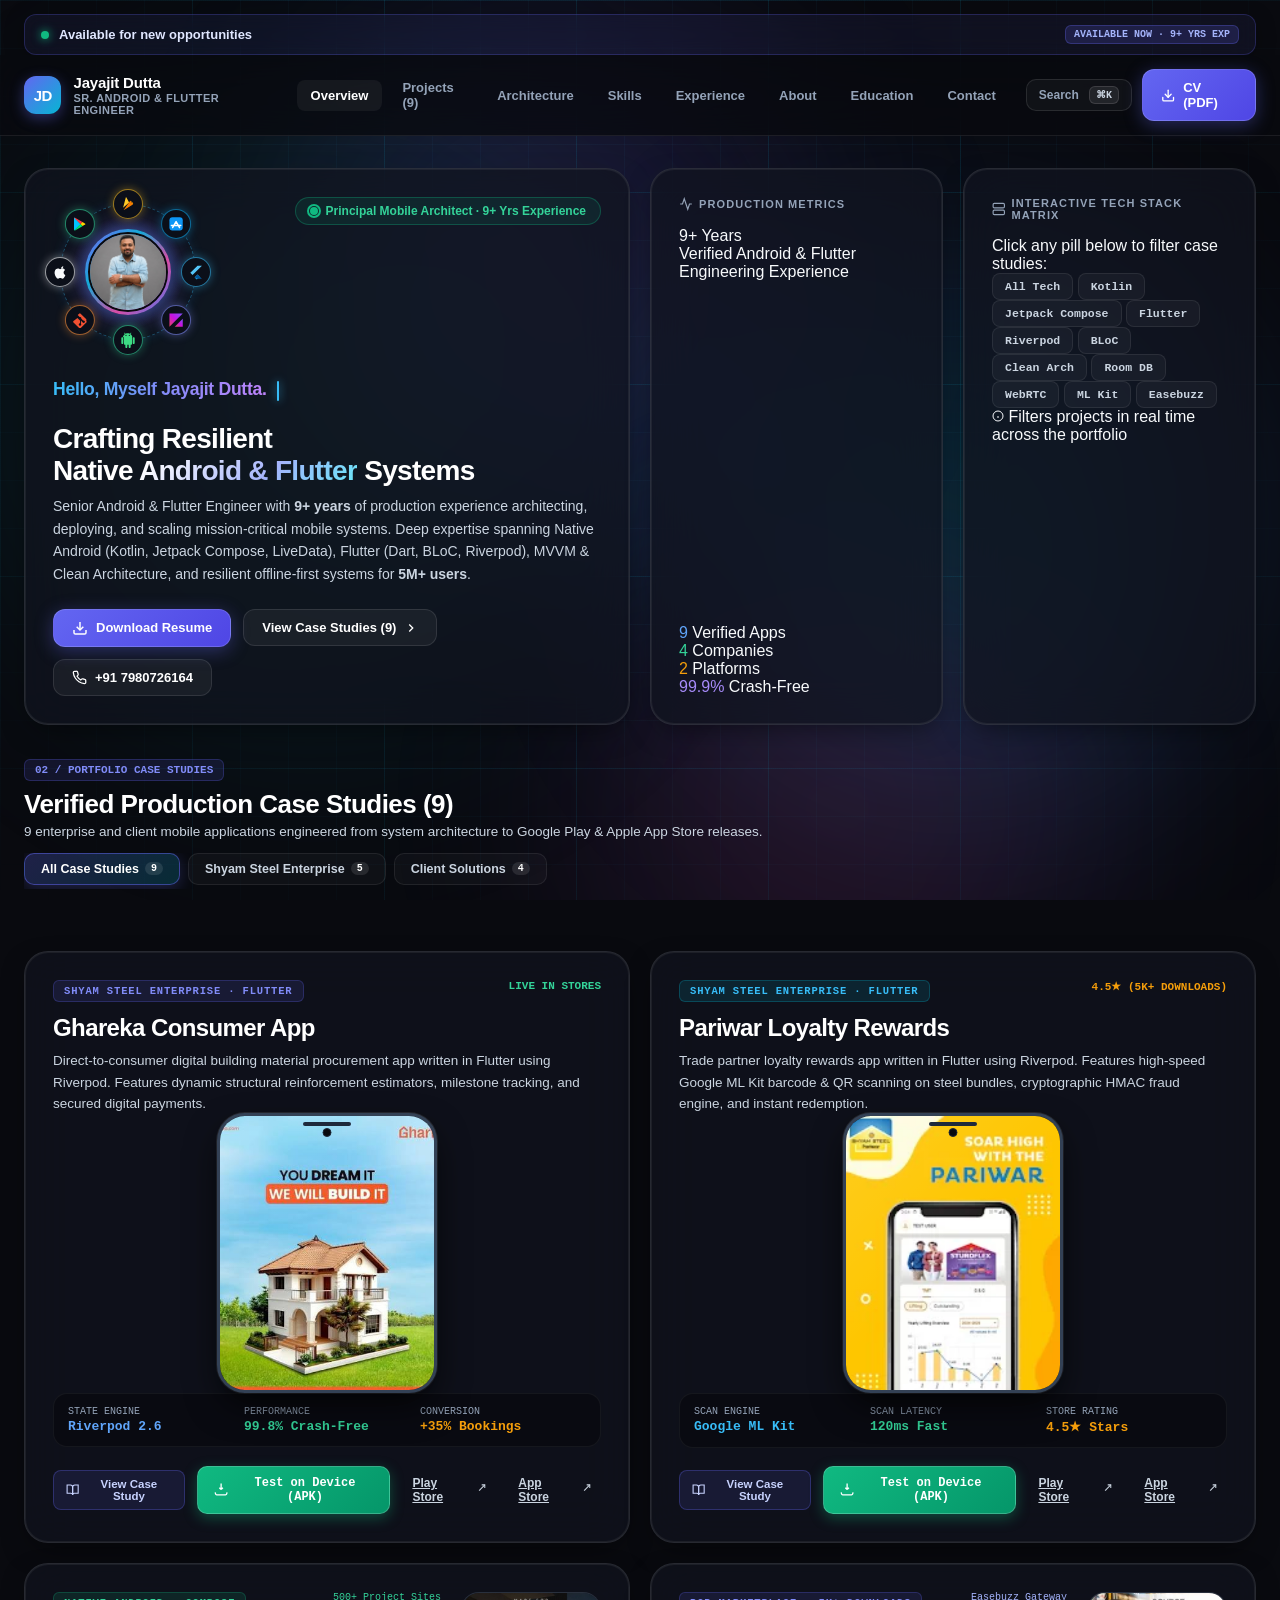
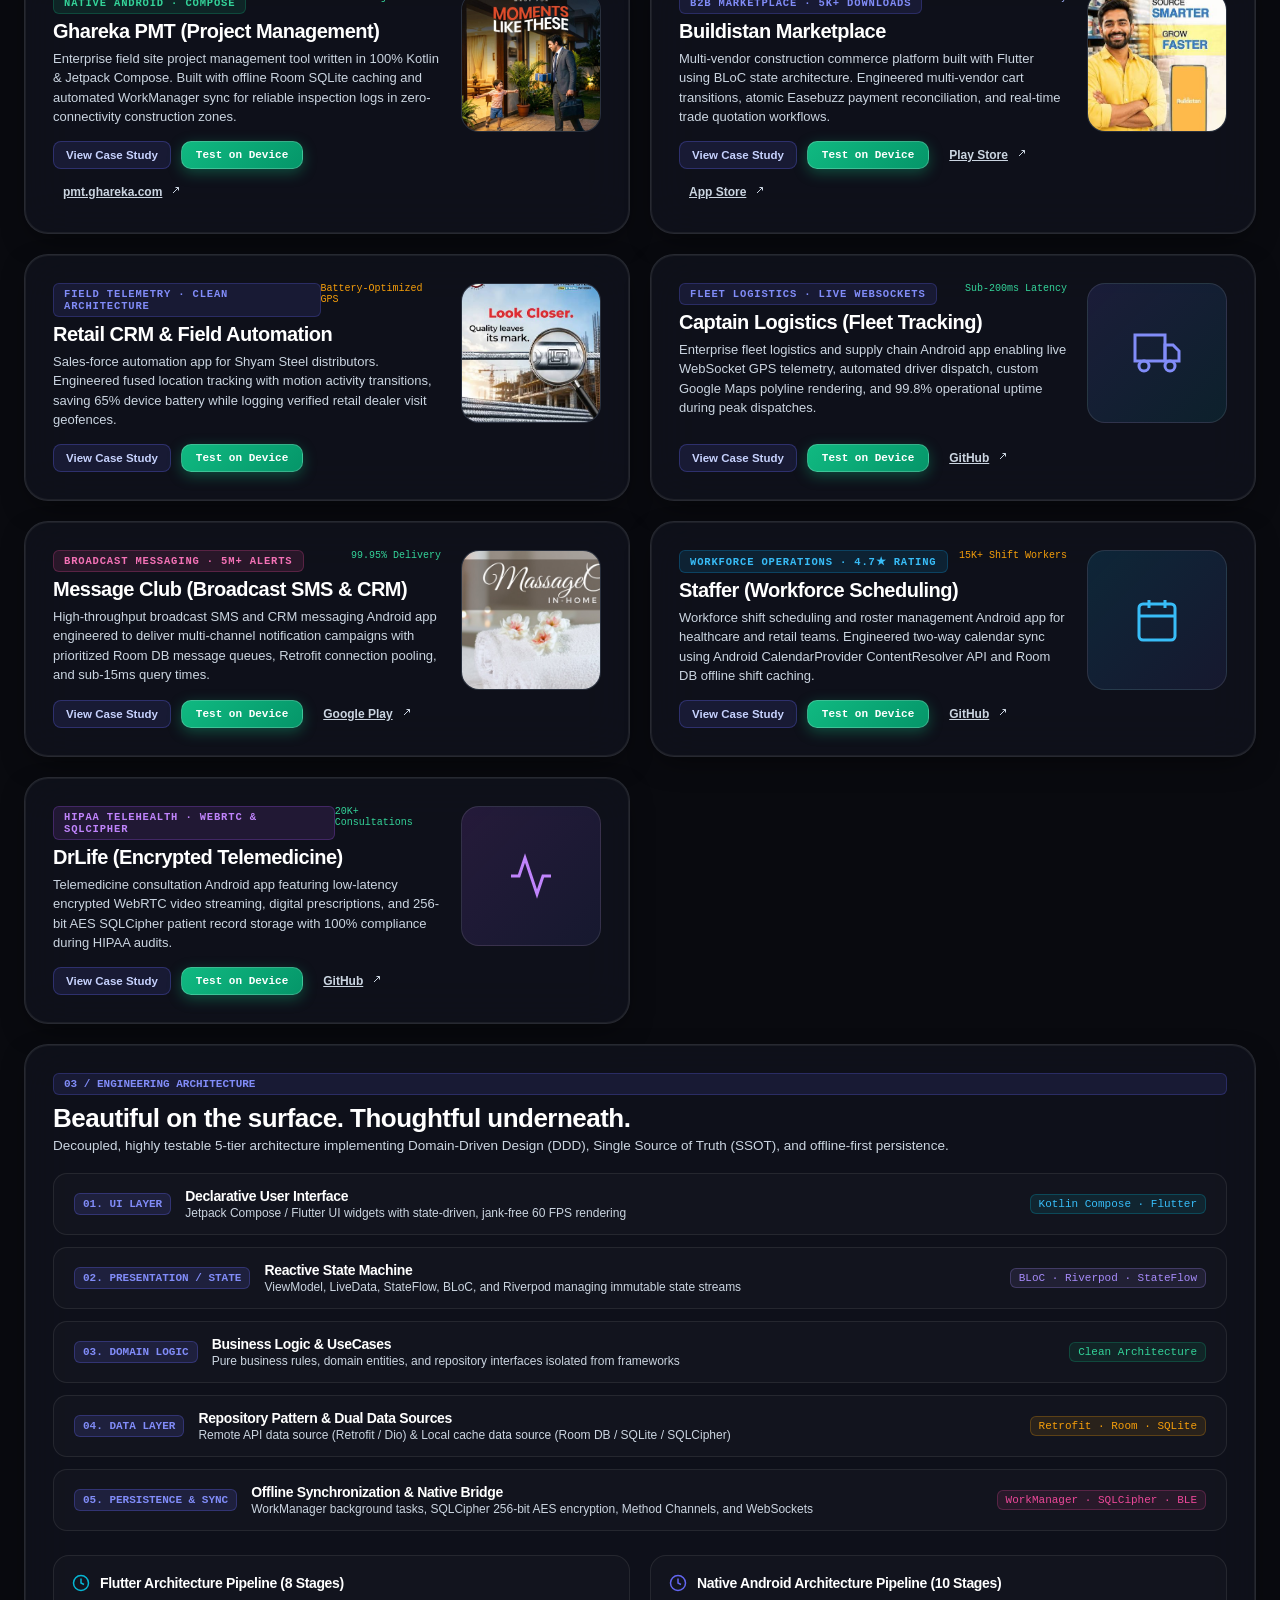
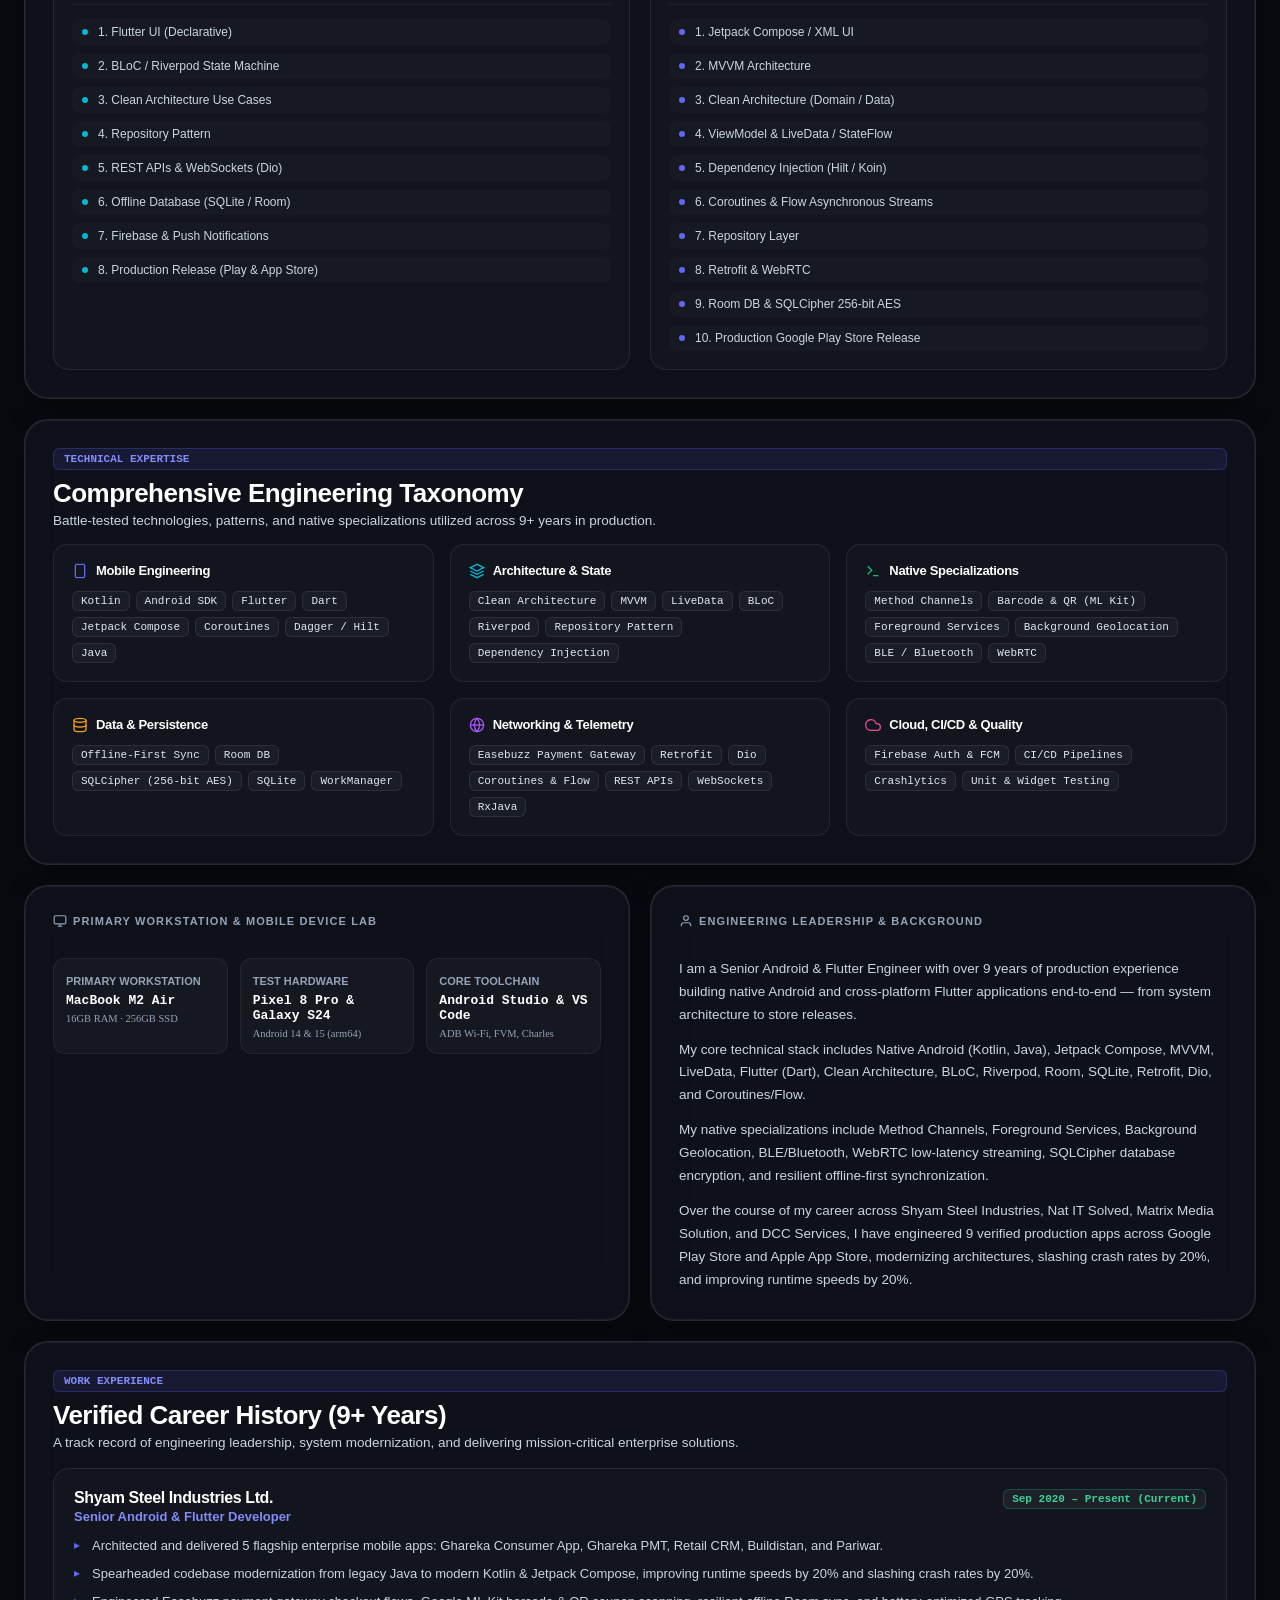
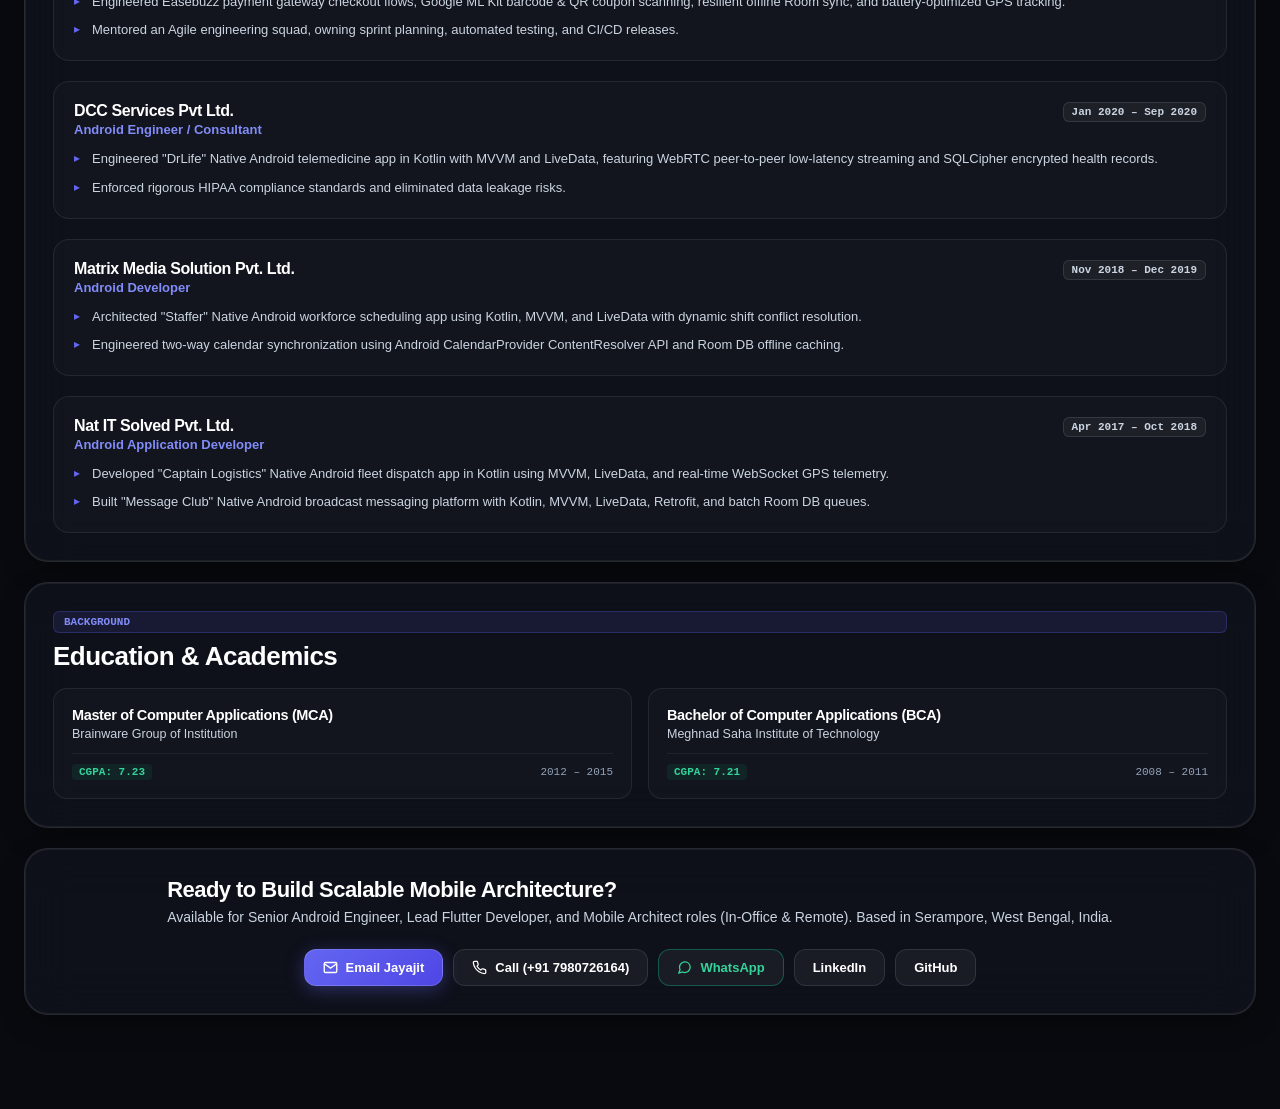
==== commit 60fc7bd8: "feat: add coroutines and dagger / hilt to mobile skills and remove launch dialog" ====
--- a/portfolio_site/index.html
+++ b/portfolio_site/index.html
@@ -932,6 +932,8 @@
                 <span class="skills-pill-item">Flutter</span>
                 <span class="skills-pill-item">Dart</span>
                 <span class="skills-pill-item">Jetpack Compose</span>
+                <span class="skills-pill-item">Coroutines</span>
+                <span class="skills-pill-item">Dagger / Hilt</span>
                 <span class="skills-pill-item">Java</span>
               </div>
             </div>
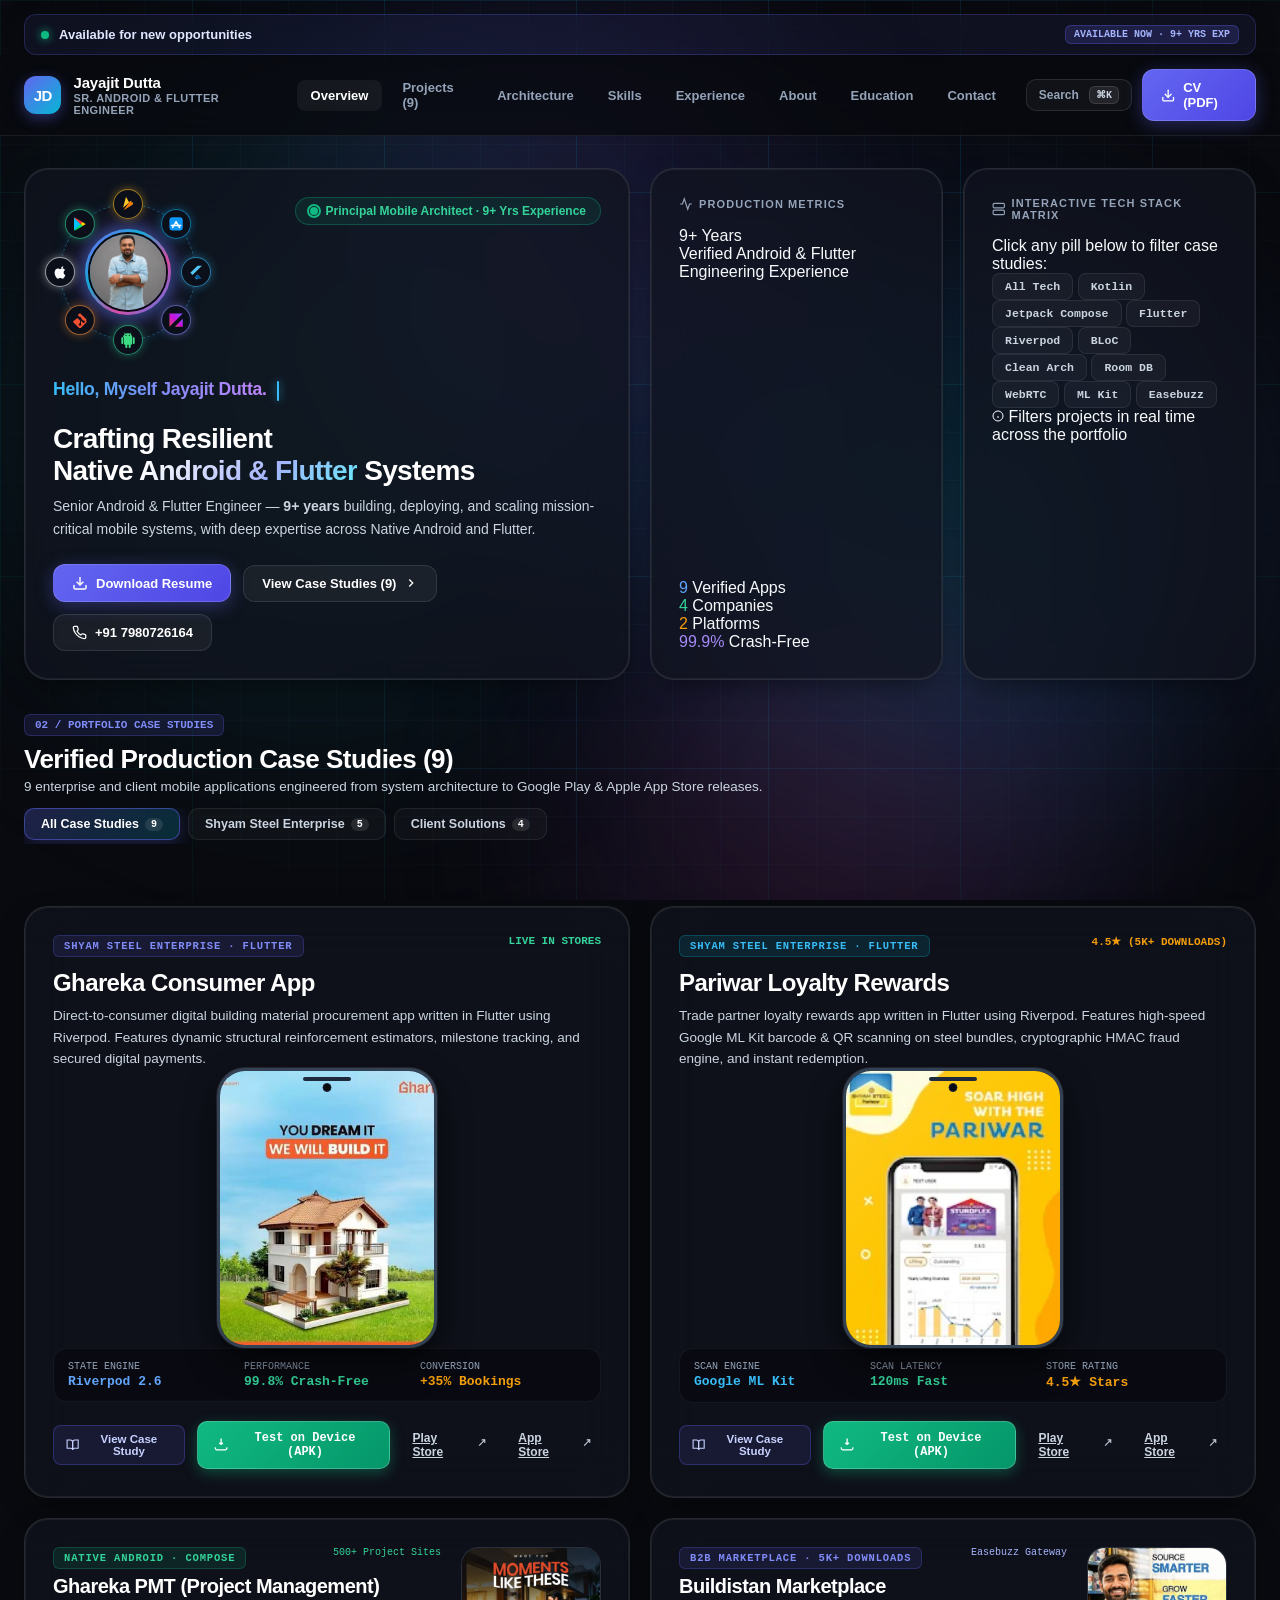
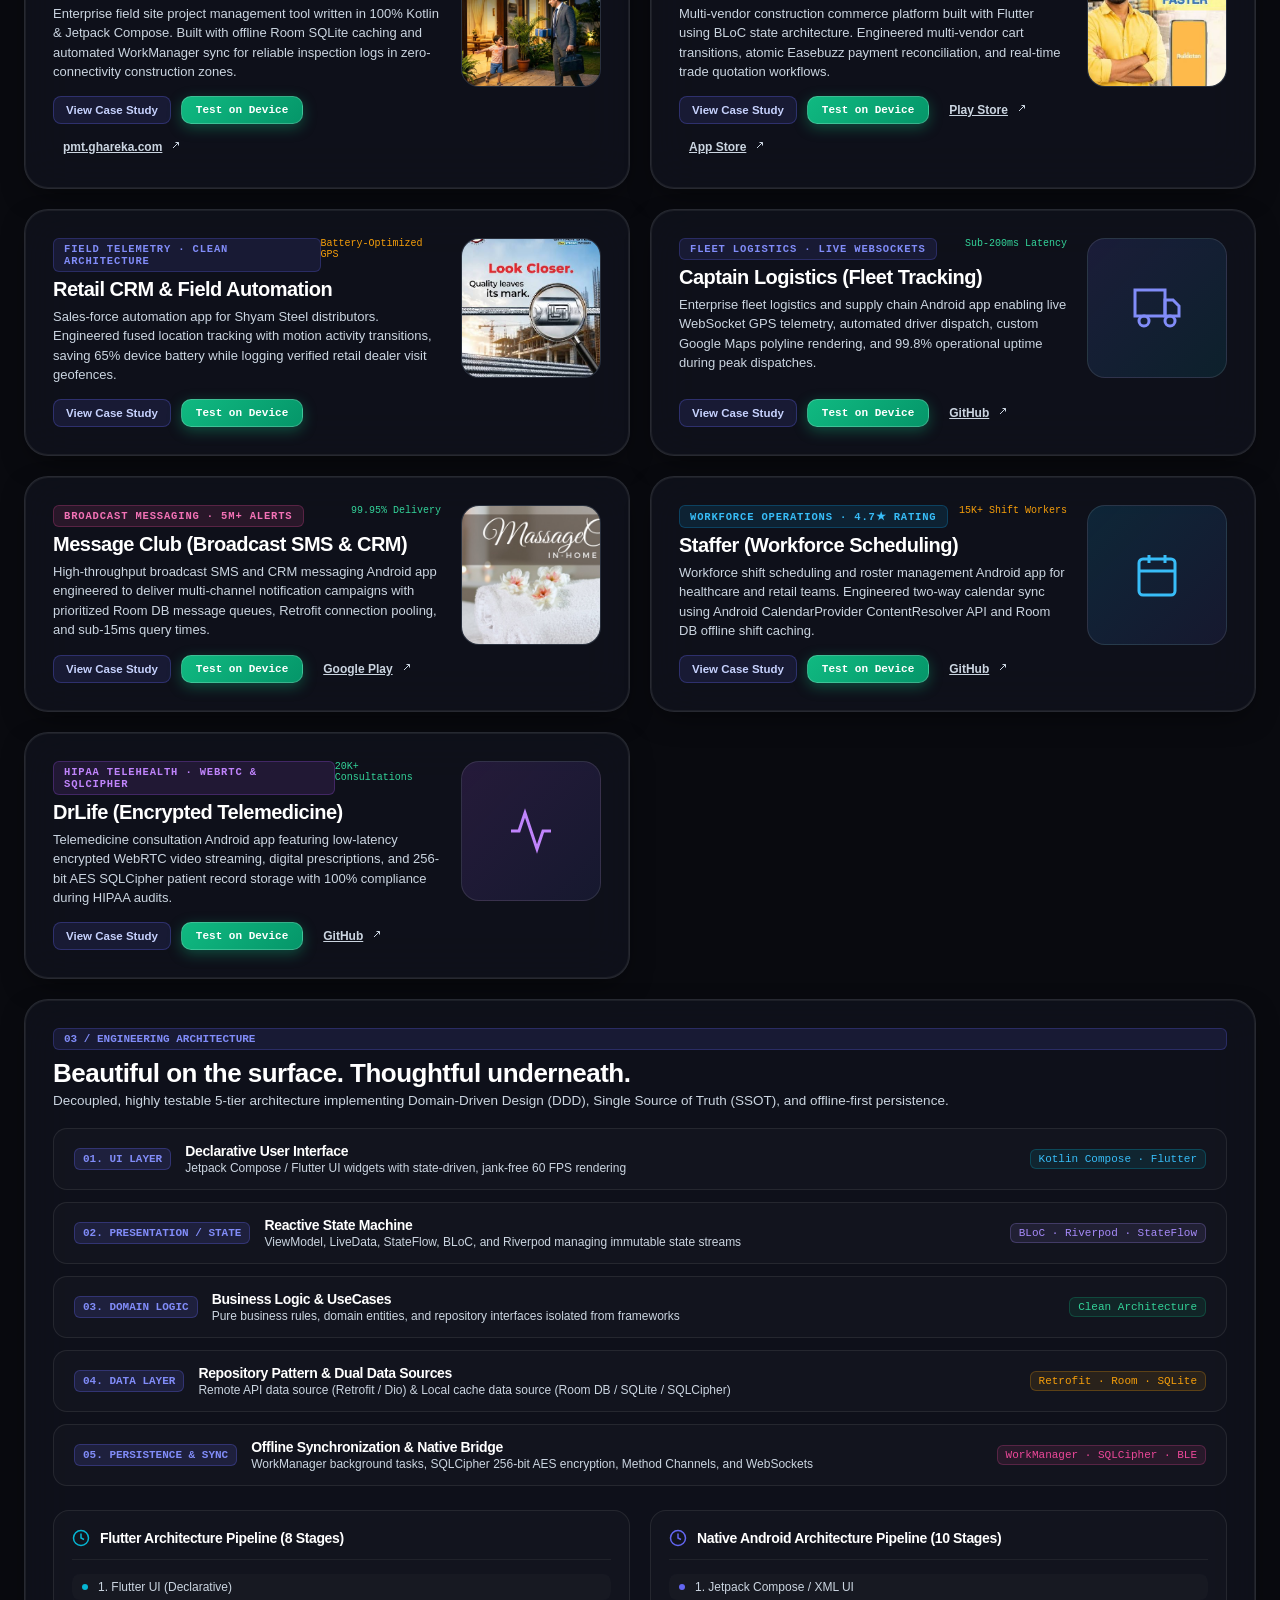
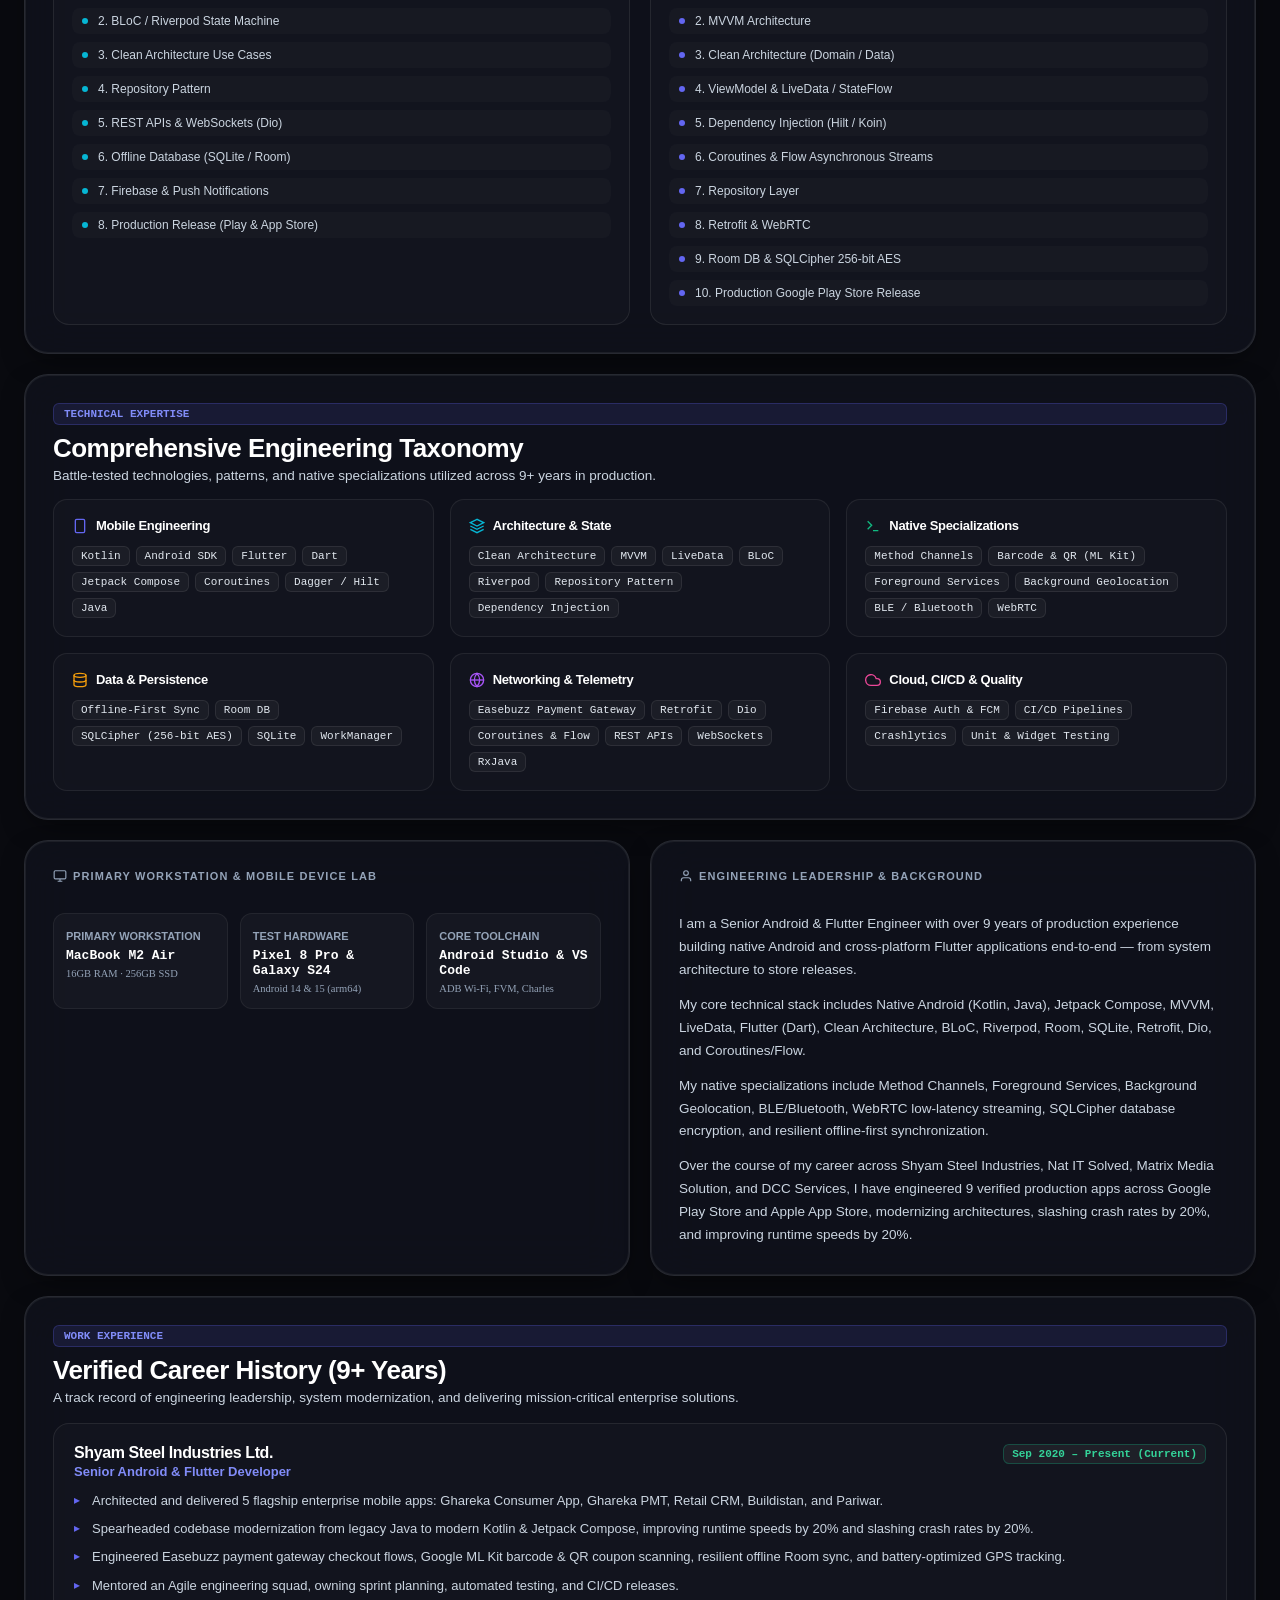
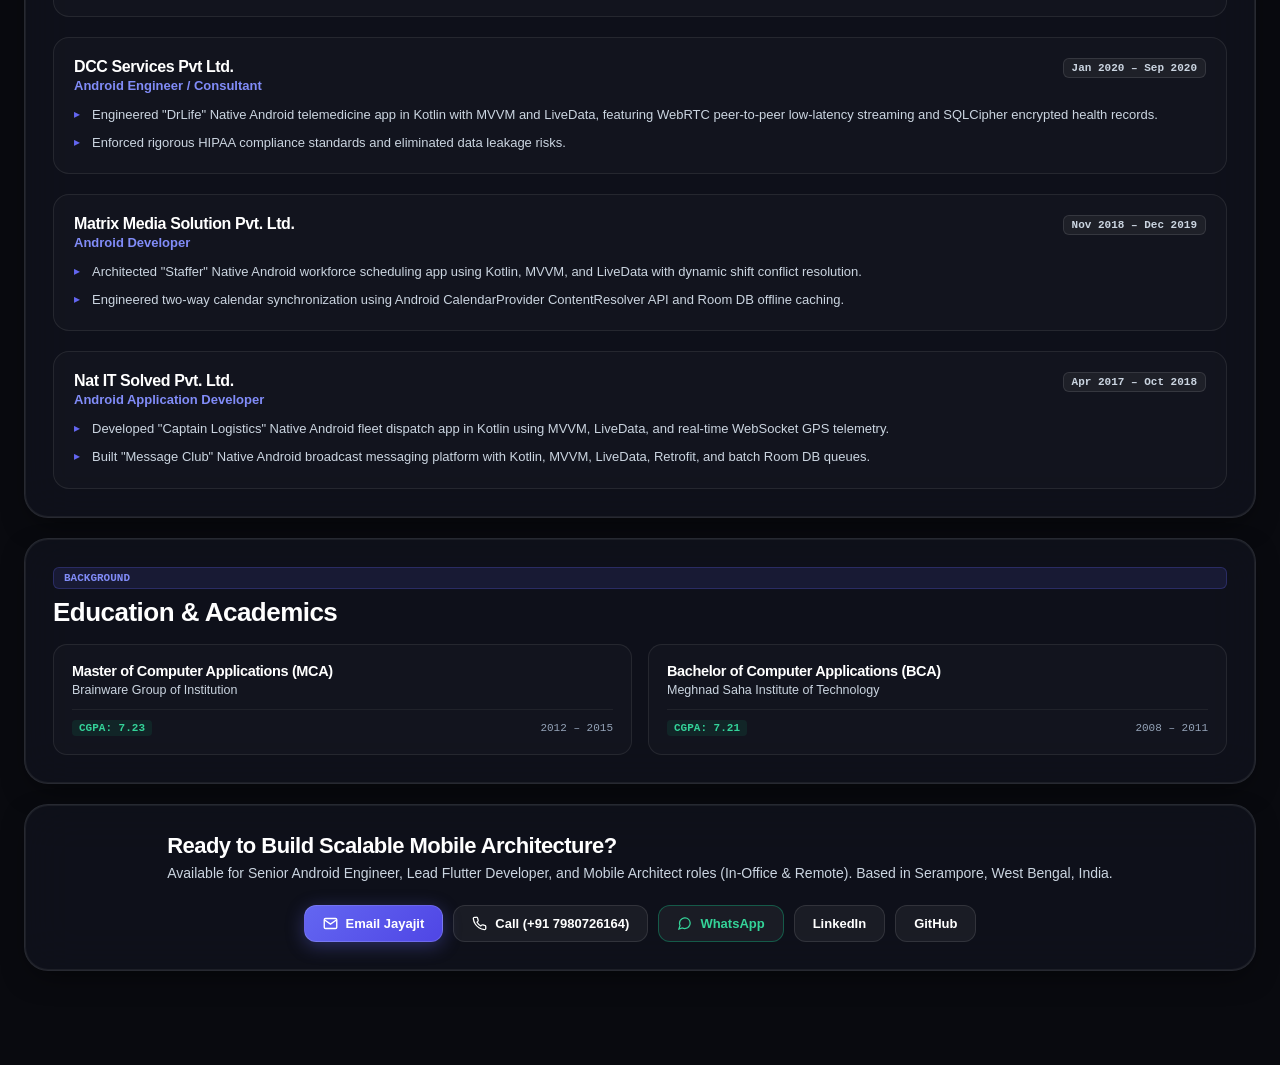
==== commit a81d4cda: "feat: synchronize hero intro copy across flutter and static site" ====
--- a/portfolio_site/index.html
+++ b/portfolio_site/index.html
@@ -212,7 +212,7 @@
             </div>
             <h2>Crafting Resilient <br /><span class="gradient-text-hero">Native Android &amp; Flutter</span> Systems</h2>
             <p>
-              Senior Android &amp; Flutter Engineer with <strong>9+ years</strong> of production experience architecting, deploying, and scaling mission-critical mobile systems. Deep expertise spanning Native Android (Kotlin, Jetpack Compose, LiveData), Flutter (Dart, BLoC, Riverpod), MVVM &amp; Clean Architecture, and resilient offline-first systems for <strong>5M+ users</strong>.
+              Senior Android &amp; Flutter Engineer — <strong>9+ years</strong> building, deploying, and scaling mission-critical mobile systems, with deep expertise across Native Android and Flutter.
             </p>
           </div>
 
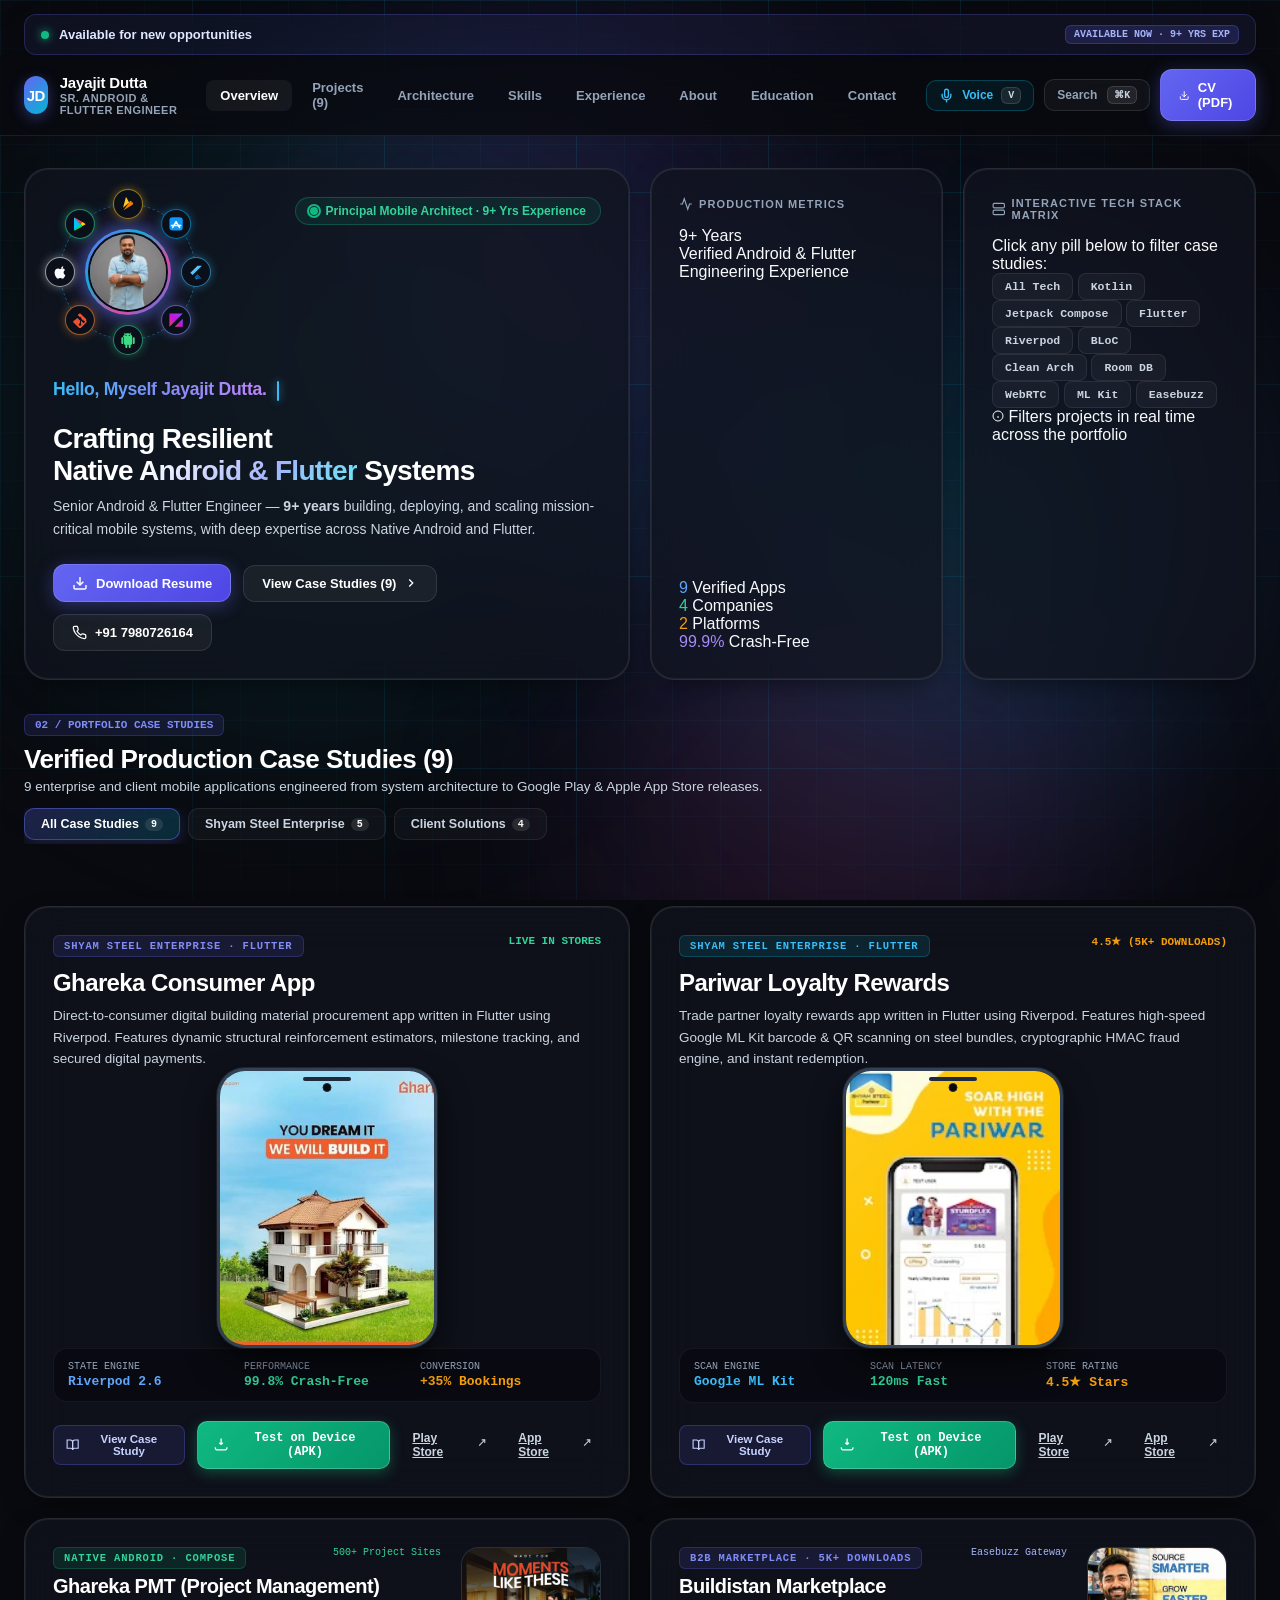
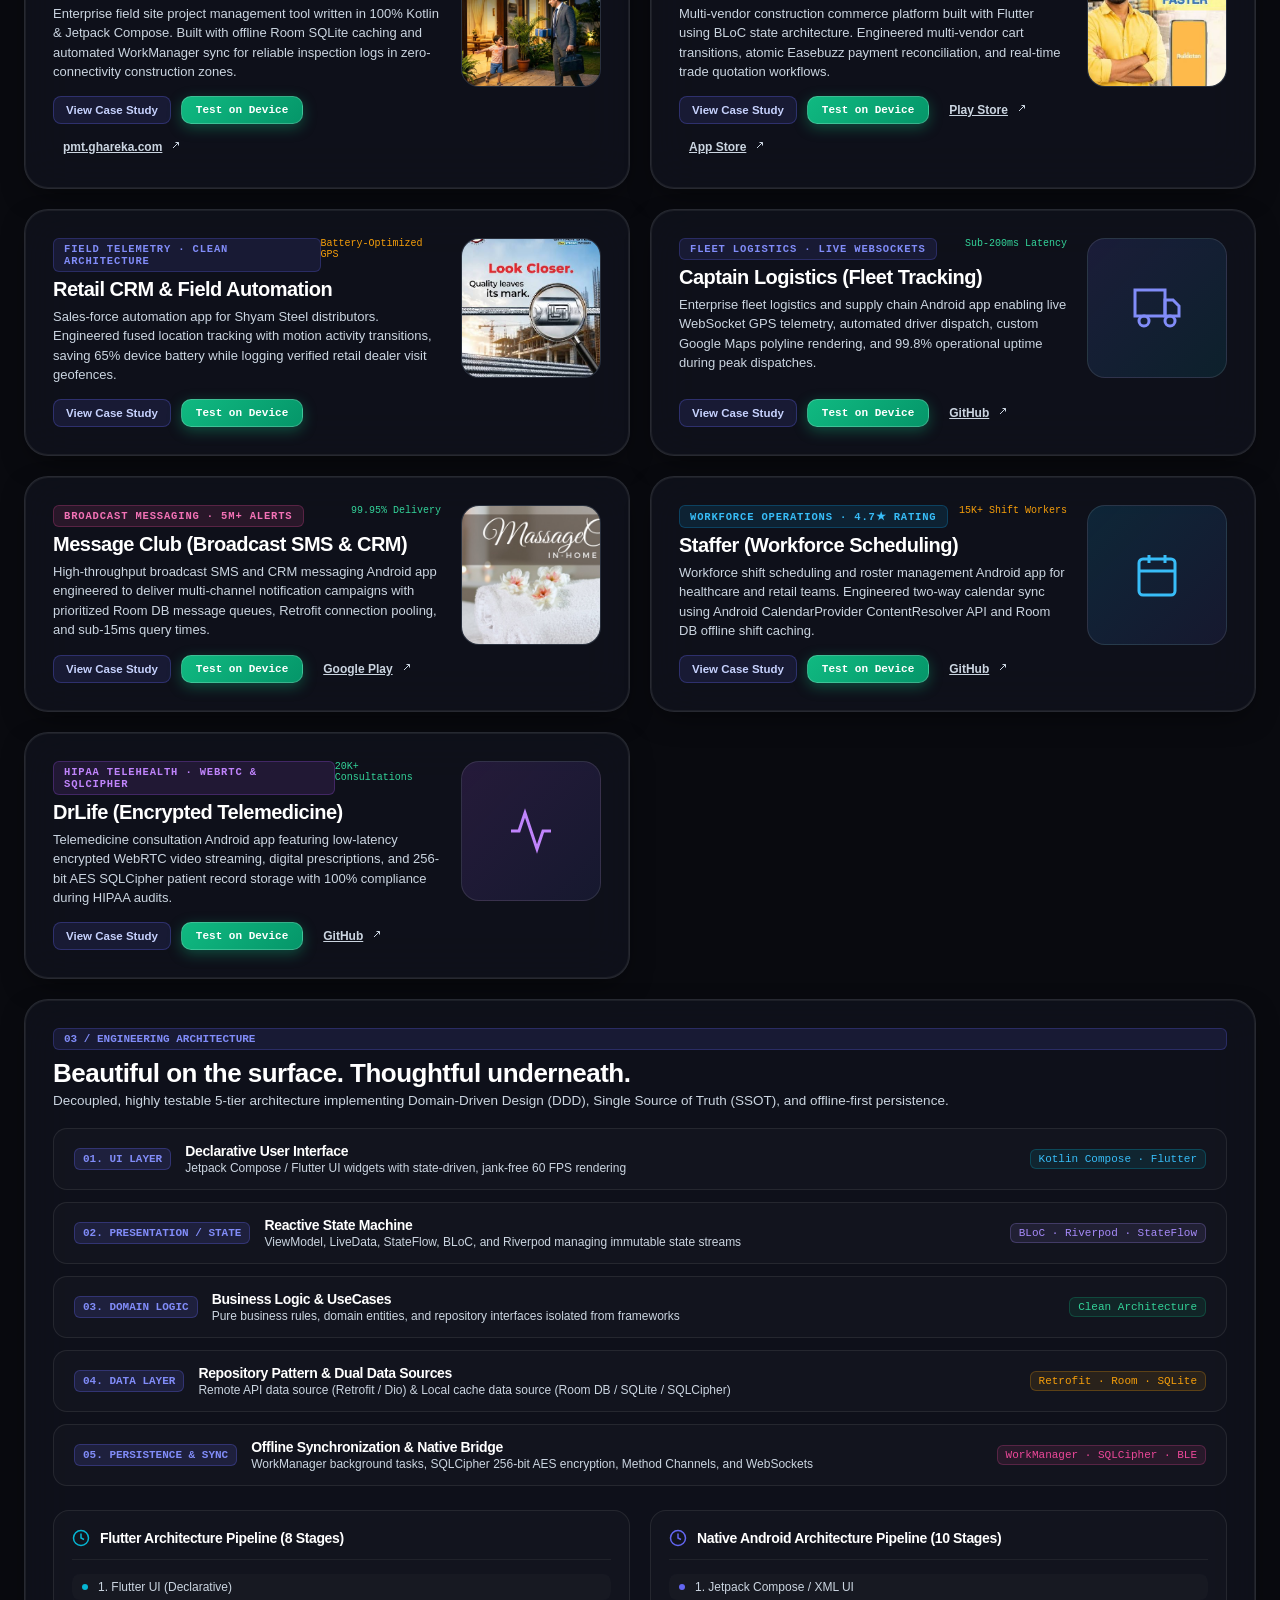
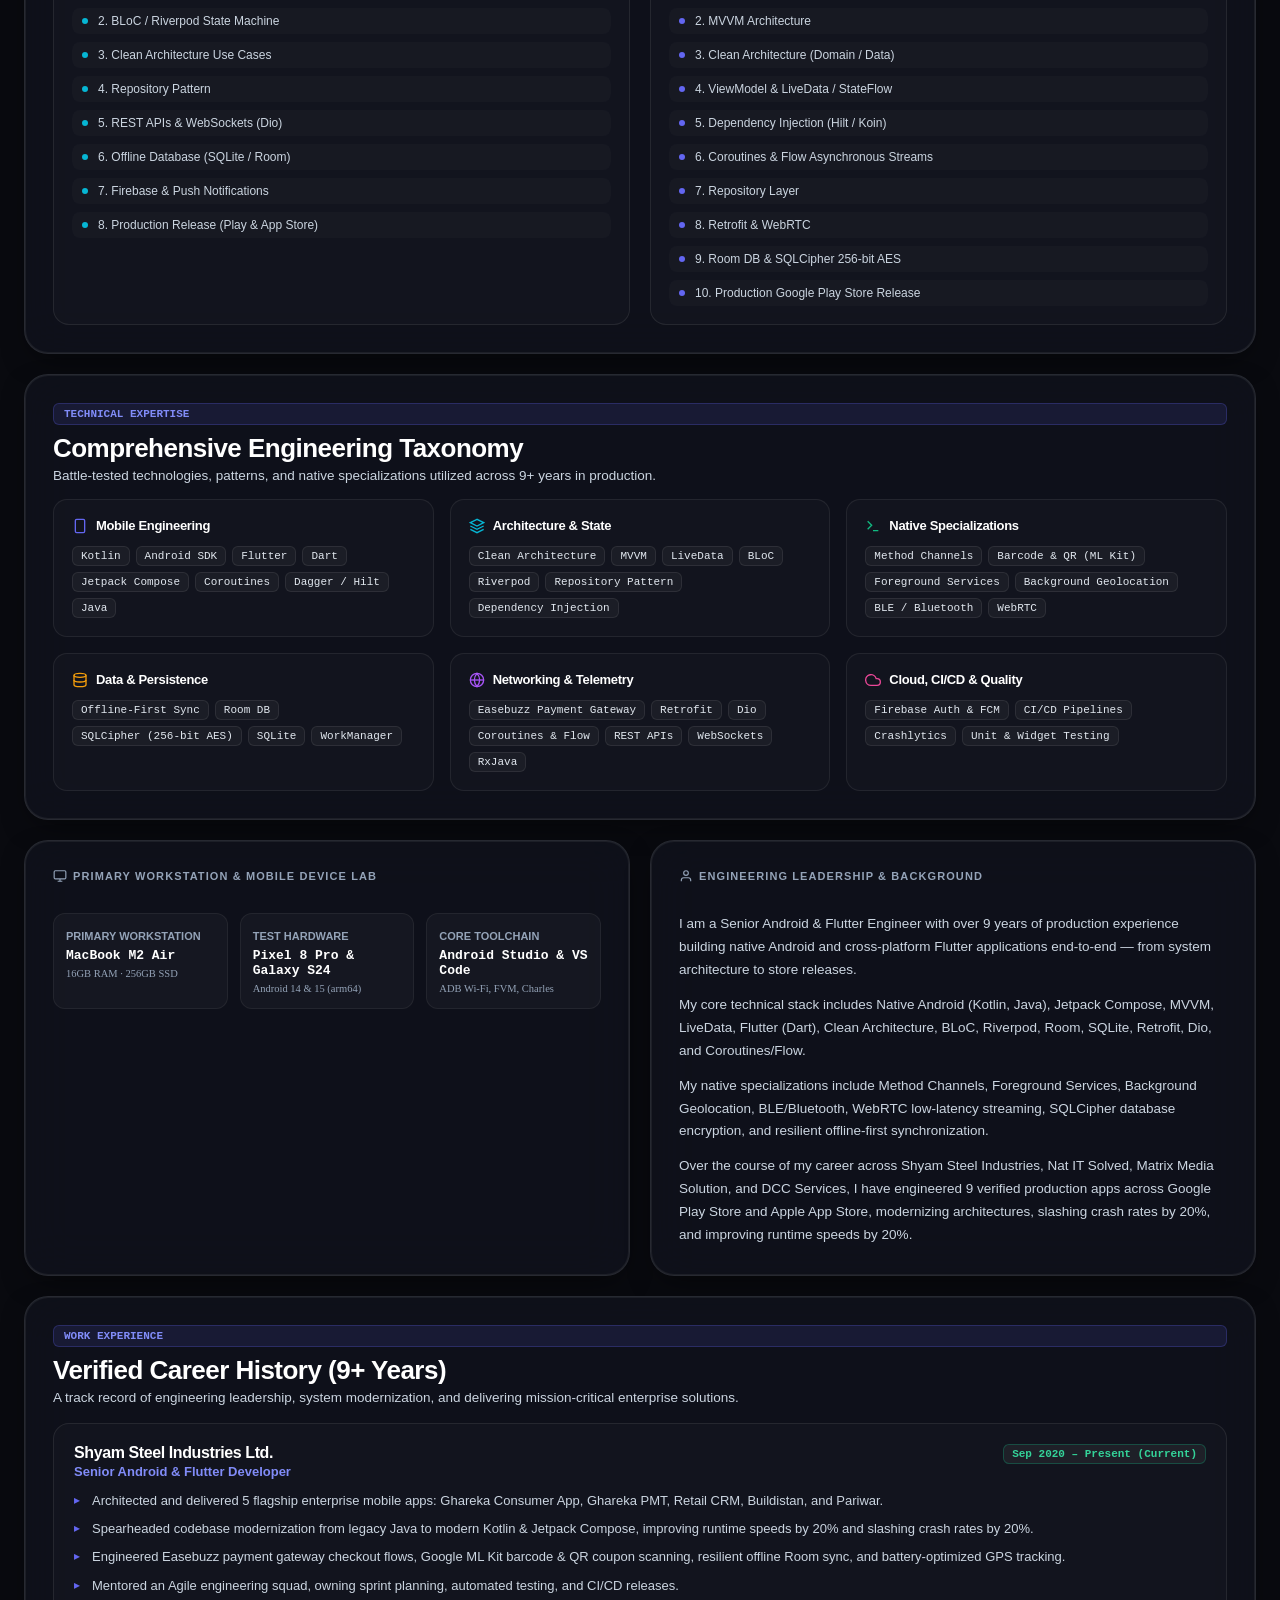
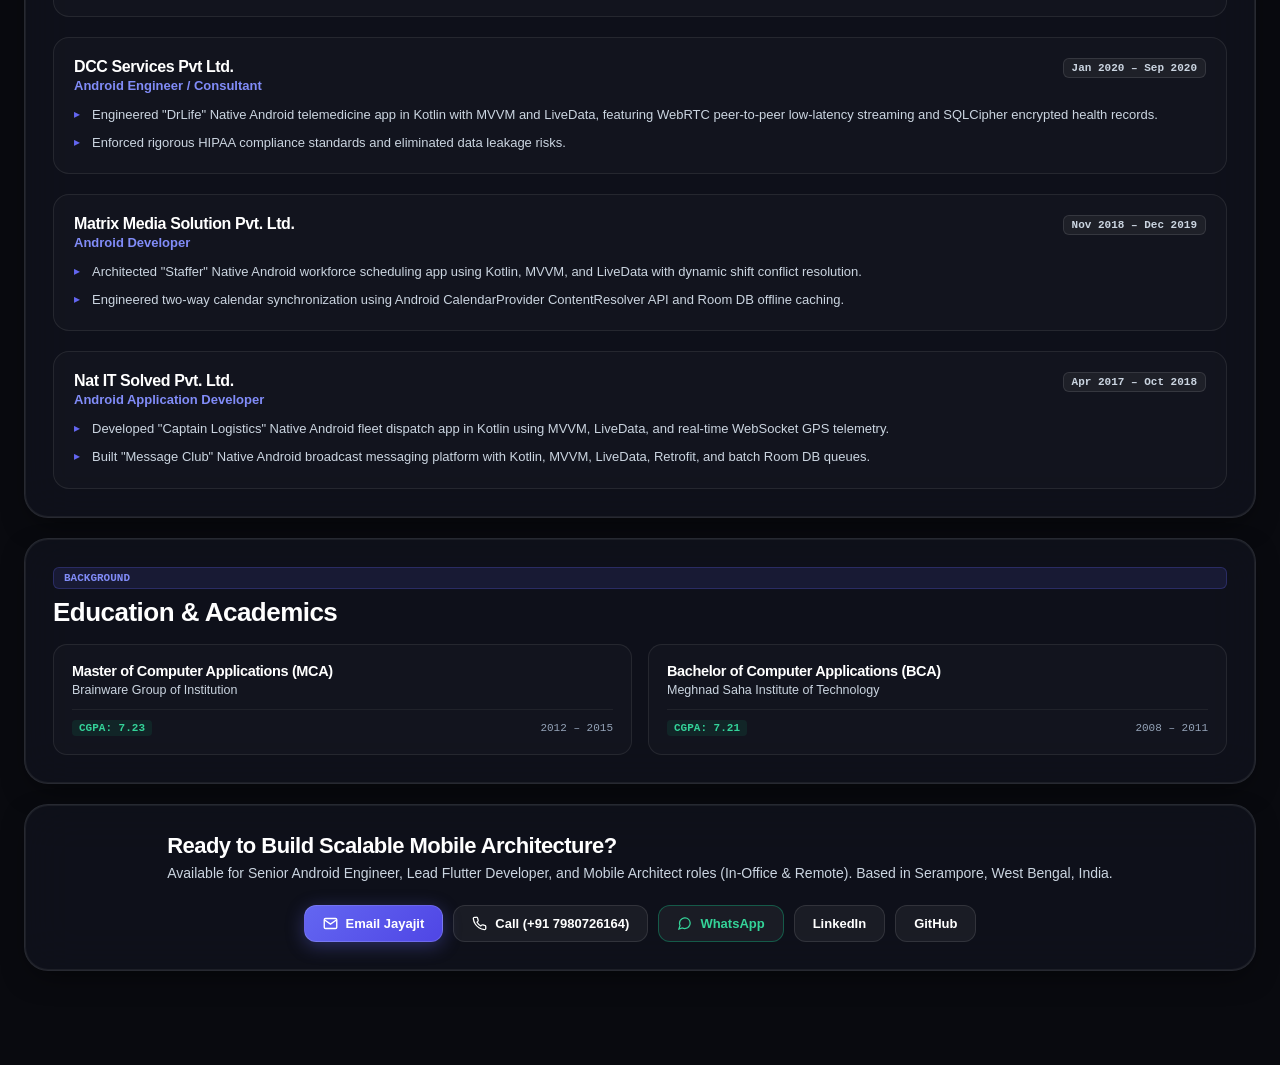
==== commit 861ae2bf: "feat: add cross-platform voice-activated navigation for Web, Android, and iOS" ====
--- a/portfolio_site/index.html
+++ b/portfolio_site/index.html
@@ -2,12 +2,18 @@
 <html lang="en" class="scroll-smooth">
 <head>
   <meta charset="UTF-8" />
-  <meta name="viewport" content="width=device-width, initial-scale=1.0, maximum-scale=5.0" />
+  <meta name="viewport" content="width=device-width, initial-scale=1.0, maximum-scale=5.0, viewport-fit=cover" />
   <title>Jayajit Dutta | Senior Android &amp; Flutter Engineer (9+ Years)</title>
   <meta name="description" content="Senior Android &amp; Flutter Engineer with 9+ years of verified experience architecting, deploying, and scaling mission-critical mobile systems. Specializing in Kotlin, Jetpack Compose, Flutter, Riverpod, BLoC, and Clean Architecture." />
   <meta name="keywords" content="Jayajit Dutta, Senior Android Developer, Flutter Developer, Kotlin, Jetpack Compose, Riverpod, BLoC, Clean Architecture, Mobile Architect, Shyam Steel" />
   <meta name="author" content="Jayajit Dutta" />
   <meta name="theme-color" content="#090a0f" />
+
+  <!-- iOS & Mobile Web App Capabilities -->
+  <meta name="mobile-web-app-capable" content="yes" />
+  <meta name="apple-mobile-web-app-capable" content="yes" />
+  <meta name="apple-mobile-web-app-status-bar-style" content="black-translucent" />
+  <meta name="apple-mobile-web-app-title" content="Jayajit Dutta" />
 
   <!-- Production Security Hardening -->
   <meta http-equiv="Content-Security-Policy" content="default-src 'self'; script-src 'self' 'unsafe-inline'; style-src 'self' 'unsafe-inline' https://fonts.googleapis.com; font-src 'self' data: https://fonts.gstatic.com; img-src 'self' data: blob: https:; connect-src 'self'; worker-src 'self' blob:; object-src 'none'; base-uri 'self';" />
@@ -83,6 +89,16 @@
 
       <!-- Header Actions -->
       <div class="header-actions">
+        <button class="voice-nav-trigger" id="voiceNavTrigger" aria-label="Start Voice Navigation (Press V)" title="Voice Navigation (V)">
+          <svg class="mic-icon" width="15" height="15" viewBox="0 0 24 24" fill="none" stroke="currentColor" stroke-width="2.2" stroke-linecap="round" stroke-linejoin="round">
+            <path d="M12 2a3 3 0 0 0-3 3v7a3 3 0 0 0 6 0V5a3 3 0 0 0-3-3Z"></path>
+            <path d="M19 10v2a7 7 0 0 1-14 0v-2"></path>
+            <line x1="12" y1="19" x2="12" y2="22"></line>
+          </svg>
+          <span>Voice</span>
+          <span class="cmdk-kbd">V</span>
+        </button>
+
         <button class="cmdk-trigger" aria-label="Open Command Palette (Cmd+K)">
           <span>Search</span>
           <span class="cmdk-kbd">⌘K</span>
@@ -1502,6 +1518,10 @@
         <svg viewBox="0 0 24 24" fill="none" stroke="currentColor" stroke-width="2"><circle cx="11" cy="11" r="8"></circle><line x1="21" y1="21" x2="16.65" y2="16.65"></line></svg>
         <span>Search</span>
       </button>
+      <button class="mobile-nav-btn" id="mobileVoiceBtn" aria-label="Voice Navigation">
+        <svg viewBox="0 0 24 24" fill="none" stroke="currentColor" stroke-width="2"><path d="M12 2a3 3 0 0 0-3 3v7a3 3 0 0 0 6 0V5a3 3 0 0 0-3-3Z"></path><path d="M19 10v2a7 7 0 0 1-14 0v-2"></path><line x1="12" y1="19" x2="12" y2="22"></line></svg>
+        <span>Voice</span>
+      </button>
       <a href="assets/resume/Jayajit_Dutta_CV.pdf" download class="mobile-nav-btn">
         <svg viewBox="0 0 24 24" fill="none" stroke="currentColor" stroke-width="2"><path d="M21 15v4a2 2 0 0 1-2 2H5a2 2 0 0 1-2-2v-4"></path><polyline points="7 10 12 15 17 10"></polyline><line x1="12" y1="15" x2="12" y2="3"></line></svg>
         <span>Resume</span>
@@ -1509,6 +1529,59 @@
     </div>
   </nav>
 
+  <!-- ====================================================================
+       Voice Navigation Floating Hologram HUD
+       ==================================================================== -->
+  <aside class="voice-hud" id="voiceHud" role="region" aria-label="Voice Navigation Assistant" aria-hidden="true">
+    <div class="voice-hud-container">
+      <div class="voice-hud-top">
+        <div class="voice-status-wrap">
+          <button class="voice-pulse-indicator" id="voicePulseIndicator" aria-label="Toggle Listening State" title="Click to start/stop listening">
+            <span class="pulse-ring"></span>
+            <svg class="voice-hud-mic" width="16" height="16" viewBox="0 0 24 24" fill="none" stroke="currentColor" stroke-width="2.2" stroke-linecap="round" stroke-linejoin="round"><path d="M12 2a3 3 0 0 0-3 3v7a3 3 0 0 0 6 0V5a3 3 0 0 0-3-3Z"></path><path d="M19 10v2a7 7 0 0 1-14 0v-2"></path><line x1="12" y1="19" x2="12" y2="22"></line></svg>
+          </button>
+          <div class="voice-status-text">
+            <div class="voice-title-row">
+              <span class="voice-title" id="voiceStatusTitle">Voice Assistant</span>
+              <span class="voice-badge" id="voiceStatusBadge">READY</span>
+            </div>
+            <div class="voice-transcript" id="voiceTranscript">Say "Go to Projects", "Open Ghareka", or "Download CV"...</div>
+          </div>
+        </div>
+
+        <div class="voice-equalizer" id="voiceEqualizer" aria-hidden="true">
+          <span class="eq-bar bar-1"></span>
+          <span class="eq-bar bar-2"></span>
+          <span class="eq-bar bar-3"></span>
+          <span class="eq-bar bar-4"></span>
+          <span class="eq-bar bar-5"></span>
+        </div>
+
+        <div class="voice-controls">
+          <button class="voice-action-btn" id="voiceMuteToggle" aria-label="Toggle Audio Response" title="Audio Chime & Speech Feedback On/Off">
+            <svg id="voiceSoundIcon" width="14" height="14" viewBox="0 0 24 24" fill="none" stroke="currentColor" stroke-width="2"><polygon points="11 5 6 9 2 9 2 15 6 15 11 19 11 5"></polygon><path d="M15.54 8.46a5 5 0 0 1 0 7.07"></path></svg>
+          </button>
+          <button class="voice-action-btn" id="voiceCloseBtn" aria-label="Close Voice Navigation" title="Close (ESC)">✕</button>
+        </div>
+      </div>
+
+      <div class="voice-suggestions-wrap">
+        <span class="voice-hint-label">Quick Commands:</span>
+        <div class="voice-chips-scroll">
+          <button class="voice-chip" data-voice-cmd="projects">"Go to Projects"</button>
+          <button class="voice-chip" data-voice-cmd="architecture">"Architecture"</button>
+          <button class="voice-chip" data-voice-cmd="skills">"Skills"</button>
+          <button class="voice-chip" data-voice-cmd="filter flutter">"Filter Flutter"</button>
+          <button class="voice-chip" data-voice-cmd="open ghareka">"Open Ghareka"</button>
+          <button class="voice-chip" data-voice-cmd="experience">"Experience"</button>
+          <button class="voice-chip" data-voice-cmd="download resume">"Download CV"</button>
+          <button class="voice-chip" data-voice-cmd="contact">"Contact"</button>
+          <button class="voice-chip" data-voice-cmd="dark mode">"Dark Mode"</button>
+        </div>
+      </div>
+    </div>
+  </aside>
+
   <!-- Interactive JavaScript Engine -->
   <script src="js/app.js?v=2.1"></script>
 </body>
--- a/portfolio_site/css/styles.css
+++ b/portfolio_site/css/styles.css
@@ -160,6 +160,7 @@
   background: rgba(9, 10, 15, 0.75);
   border-bottom: 1px solid var(--border-subtle);
   transition: border-color 0.3s var(--ease-smooth);
+  padding-top: env(safe-area-inset-top, 0px);
 }
 
 .header-container {
@@ -236,6 +237,43 @@
   display: flex;
   align-items: center;
   gap: 10px;
+}
+
+/* Voice Navigation Trigger Button */
+.voice-nav-trigger {
+  display: flex;
+  align-items: center;
+  gap: 8px;
+  background: rgba(6, 182, 212, 0.08);
+  border: 1px solid rgba(6, 182, 212, 0.28);
+  border-radius: 10px;
+  padding: 6px 12px;
+  color: #38bdf8;
+  font-size: 12px;
+  font-weight: 600;
+  cursor: pointer;
+  transition: all 0.25s var(--ease-spring);
+}
+
+.voice-nav-trigger:hover {
+  background: rgba(6, 182, 212, 0.18);
+  border-color: rgba(6, 182, 212, 0.55);
+  box-shadow: 0 0 16px rgba(6, 182, 212, 0.35);
+  color: #ffffff;
+  transform: translateY(-1px);
+}
+
+.voice-nav-trigger.listening {
+  background: rgba(16, 185, 129, 0.18);
+  border-color: rgba(16, 185, 129, 0.6);
+  color: #34d399;
+  box-shadow: 0 0 20px rgba(16, 185, 129, 0.4);
+  animation: pulseVoiceGlow 1.6s infinite ease-in-out;
+}
+
+@keyframes pulseVoiceGlow {
+  0%, 100% { box-shadow: 0 0 12px rgba(16, 185, 129, 0.3); }
+  50% { box-shadow: 0 0 24px rgba(16, 185, 129, 0.7); }
 }
 
 /* Cmd+K Palette Trigger Button */
@@ -1515,7 +1553,7 @@
   -webkit-backdrop-filter: blur(24px);
   background: rgba(9, 10, 15, 0.88);
   border-top: 1px solid var(--border-subtle);
-  padding: 8px 16px 16px;
+  padding: 8px 16px max(16px, env(safe-area-inset-bottom, 16px));
 }
 
 .mobile-bar-actions {
@@ -2323,3 +2361,285 @@
     align-items: flex-start;
   }
 }
+
+/* ==========================================================================
+   Voice Navigation Holographic HUD
+   ========================================================================== */
+.voice-hud {
+  position: fixed;
+  bottom: 24px;
+  left: 50%;
+  transform: translateX(-50%) translateY(130%);
+  z-index: 100;
+  width: calc(100% - 32px);
+  max-width: 640px;
+  background: rgba(9, 10, 15, 0.9);
+  backdrop-filter: blur(28px);
+  -webkit-backdrop-filter: blur(28px);
+  border: 1px solid rgba(6, 182, 212, 0.35);
+  border-radius: 20px;
+  box-shadow: 0 20px 50px -10px rgba(0, 0, 0, 0.8), 0 0 30px rgba(6, 182, 212, 0.2);
+  padding: 16px 20px;
+  opacity: 0;
+  pointer-events: none;
+  transition: transform 0.4s var(--ease-spring), opacity 0.3s ease, border-color 0.3s ease;
+}
+
+.voice-hud.active {
+  transform: translateX(-50%) translateY(0);
+  opacity: 1;
+  pointer-events: auto;
+}
+
+.voice-hud.listening {
+  border-color: rgba(16, 185, 129, 0.55);
+  box-shadow: 0 20px 50px -10px rgba(0, 0, 0, 0.8), 0 0 35px rgba(16, 185, 129, 0.3);
+}
+
+.voice-hud-container {
+  display: flex;
+  flex-direction: column;
+  gap: 12px;
+}
+
+.voice-hud-top {
+  display: flex;
+  align-items: center;
+  justify-content: space-between;
+  gap: 14px;
+}
+
+.voice-status-wrap {
+  display: flex;
+  align-items: center;
+  gap: 12px;
+  flex: 1;
+  min-width: 0;
+}
+
+.voice-pulse-indicator {
+  position: relative;
+  width: 38px;
+  height: 38px;
+  border-radius: 50%;
+  background: rgba(6, 182, 212, 0.15);
+  border: 1px solid rgba(6, 182, 212, 0.4);
+  color: #38bdf8;
+  display: flex;
+  align-items: center;
+  justify-content: center;
+  cursor: pointer;
+  flex-shrink: 0;
+  transition: all 0.25s ease;
+}
+
+.voice-hud.listening .voice-pulse-indicator {
+  background: rgba(16, 185, 129, 0.2);
+  border-color: rgba(16, 185, 129, 0.6);
+  color: #34d399;
+}
+
+.voice-pulse-indicator .pulse-ring {
+  position: absolute;
+  inset: -4px;
+  border-radius: 50%;
+  border: 2px solid #10b981;
+  opacity: 0;
+}
+
+.voice-hud.listening .voice-pulse-indicator .pulse-ring {
+  animation: ringPulse 1.8s cubic-bezier(0.24, 0, 0.38, 1) infinite;
+}
+
+@keyframes ringPulse {
+  0% { transform: scale(0.9); opacity: 0.8; }
+  100% { transform: scale(1.6); opacity: 0; }
+}
+
+.voice-status-text {
+  display: flex;
+  flex-direction: column;
+  gap: 3px;
+  min-width: 0;
+}
+
+.voice-title-row {
+  display: flex;
+  align-items: center;
+  gap: 8px;
+}
+
+.voice-title {
+  font-size: 13px;
+  font-weight: 700;
+  color: #f8fafc;
+  letter-spacing: 0.2px;
+}
+
+.voice-badge {
+  font-size: 9.5px;
+  font-family: 'JetBrains Mono', monospace;
+  font-weight: 700;
+  padding: 2px 7px;
+  border-radius: 6px;
+  background: rgba(6, 182, 212, 0.16);
+  color: #38bdf8;
+  border: 1px solid rgba(6, 182, 212, 0.3);
+  letter-spacing: 0.5px;
+}
+
+.voice-hud.listening .voice-badge {
+  background: rgba(16, 185, 129, 0.18);
+  color: #34d399;
+  border-color: rgba(16, 185, 129, 0.4);
+}
+
+.voice-transcript {
+  font-size: 12.5px;
+  color: var(--text-muted);
+  white-space: nowrap;
+  overflow: hidden;
+  text-overflow: ellipsis;
+  font-style: italic;
+  transition: color 0.2s ease;
+}
+
+.voice-hud.speaking .voice-transcript {
+  color: #f1f5f9;
+  font-weight: 600;
+  font-style: normal;
+}
+
+/* Dynamic Audio Equalizer Bars */
+.voice-equalizer {
+  display: flex;
+  align-items: center;
+  gap: 3px;
+  height: 24px;
+  padding: 0 4px;
+}
+
+.eq-bar {
+  width: 3.5px;
+  border-radius: 3px;
+  background: #38bdf8;
+  height: 4px;
+  transition: height 0.1s ease, background-color 0.2s ease;
+}
+
+.voice-hud.listening .eq-bar {
+  background: #34d399;
+  animation: eqBounce 1.2s infinite ease-in-out alternate;
+}
+
+.voice-hud.listening .eq-bar.bar-1 { animation-delay: 0.1s; }
+.voice-hud.listening .eq-bar.bar-2 { animation-delay: 0.35s; }
+.voice-hud.listening .eq-bar.bar-3 { animation-delay: 0.15s; }
+.voice-hud.listening .eq-bar.bar-4 { animation-delay: 0.45s; }
+.voice-hud.listening .eq-bar.bar-5 { animation-delay: 0.25s; }
+
+@keyframes eqBounce {
+  0% { height: 4px; }
+  50% { height: 20px; }
+  100% { height: 8px; }
+}
+
+.voice-controls {
+  display: flex;
+  align-items: center;
+  gap: 6px;
+}
+
+.voice-action-btn {
+  background: rgba(255, 255, 255, 0.05);
+  border: 1px solid var(--border-subtle);
+  border-radius: 8px;
+  width: 28px;
+  height: 28px;
+  display: flex;
+  align-items: center;
+  justify-content: center;
+  color: var(--text-muted);
+  cursor: pointer;
+  transition: all 0.2s ease;
+}
+
+.voice-action-btn:hover {
+  background: rgba(255, 255, 255, 0.12);
+  color: #ffffff;
+}
+
+.voice-action-btn.muted {
+  color: #ef4444;
+  border-color: rgba(239, 68, 68, 0.4);
+}
+
+/* Quick Suggestion Chips */
+.voice-suggestions-wrap {
+  display: flex;
+  align-items: center;
+  gap: 8px;
+  border-top: 1px solid rgba(255, 255, 255, 0.06);
+  padding-top: 10px;
+  overflow: hidden;
+}
+
+.voice-hint-label {
+  font-size: 11px;
+  font-family: 'JetBrains Mono', monospace;
+  color: var(--text-faint);
+  white-space: nowrap;
+}
+
+.voice-chips-scroll {
+  display: flex;
+  align-items: center;
+  gap: 6px;
+  overflow-x: auto;
+  scrollbar-width: none;
+  -webkit-overflow-scrolling: touch;
+  padding-bottom: 2px;
+}
+
+.voice-chips-scroll::-webkit-scrollbar {
+  display: none;
+}
+
+.voice-chip {
+  background: rgba(255, 255, 255, 0.04);
+  border: 1px solid rgba(255, 255, 255, 0.08);
+  border-radius: 100px;
+  padding: 3px 10px;
+  color: var(--text-secondary);
+  font-size: 11px;
+  cursor: pointer;
+  white-space: nowrap;
+  transition: all 0.2s var(--ease-spring);
+}
+
+.voice-chip:hover {
+  background: rgba(6, 182, 212, 0.14);
+  border-color: rgba(6, 182, 212, 0.4);
+  color: #38bdf8;
+  transform: translateY(-1px);
+}
+
+/* Flash highlight animation for target section when navigated by voice */
+.voice-highlight-target {
+  animation: voiceTargetPulse 1.8s var(--ease-smooth);
+}
+
+@keyframes voiceTargetPulse {
+  0% { box-shadow: 0 0 0 0 rgba(6, 182, 212, 0); }
+  30% { box-shadow: 0 0 40px 10px rgba(6, 182, 212, 0.65), 0 0 0 2px #38bdf8; }
+  100% { box-shadow: 0 0 0 0 rgba(6, 182, 212, 0); }
+}
+
+@media (max-width: 768px) {
+  .voice-hud {
+    bottom: calc(65px + env(safe-area-inset-bottom, 16px));
+    width: calc(100% - 20px);
+    padding: 12px 14px;
+    border-radius: 16px;
+  }
+}
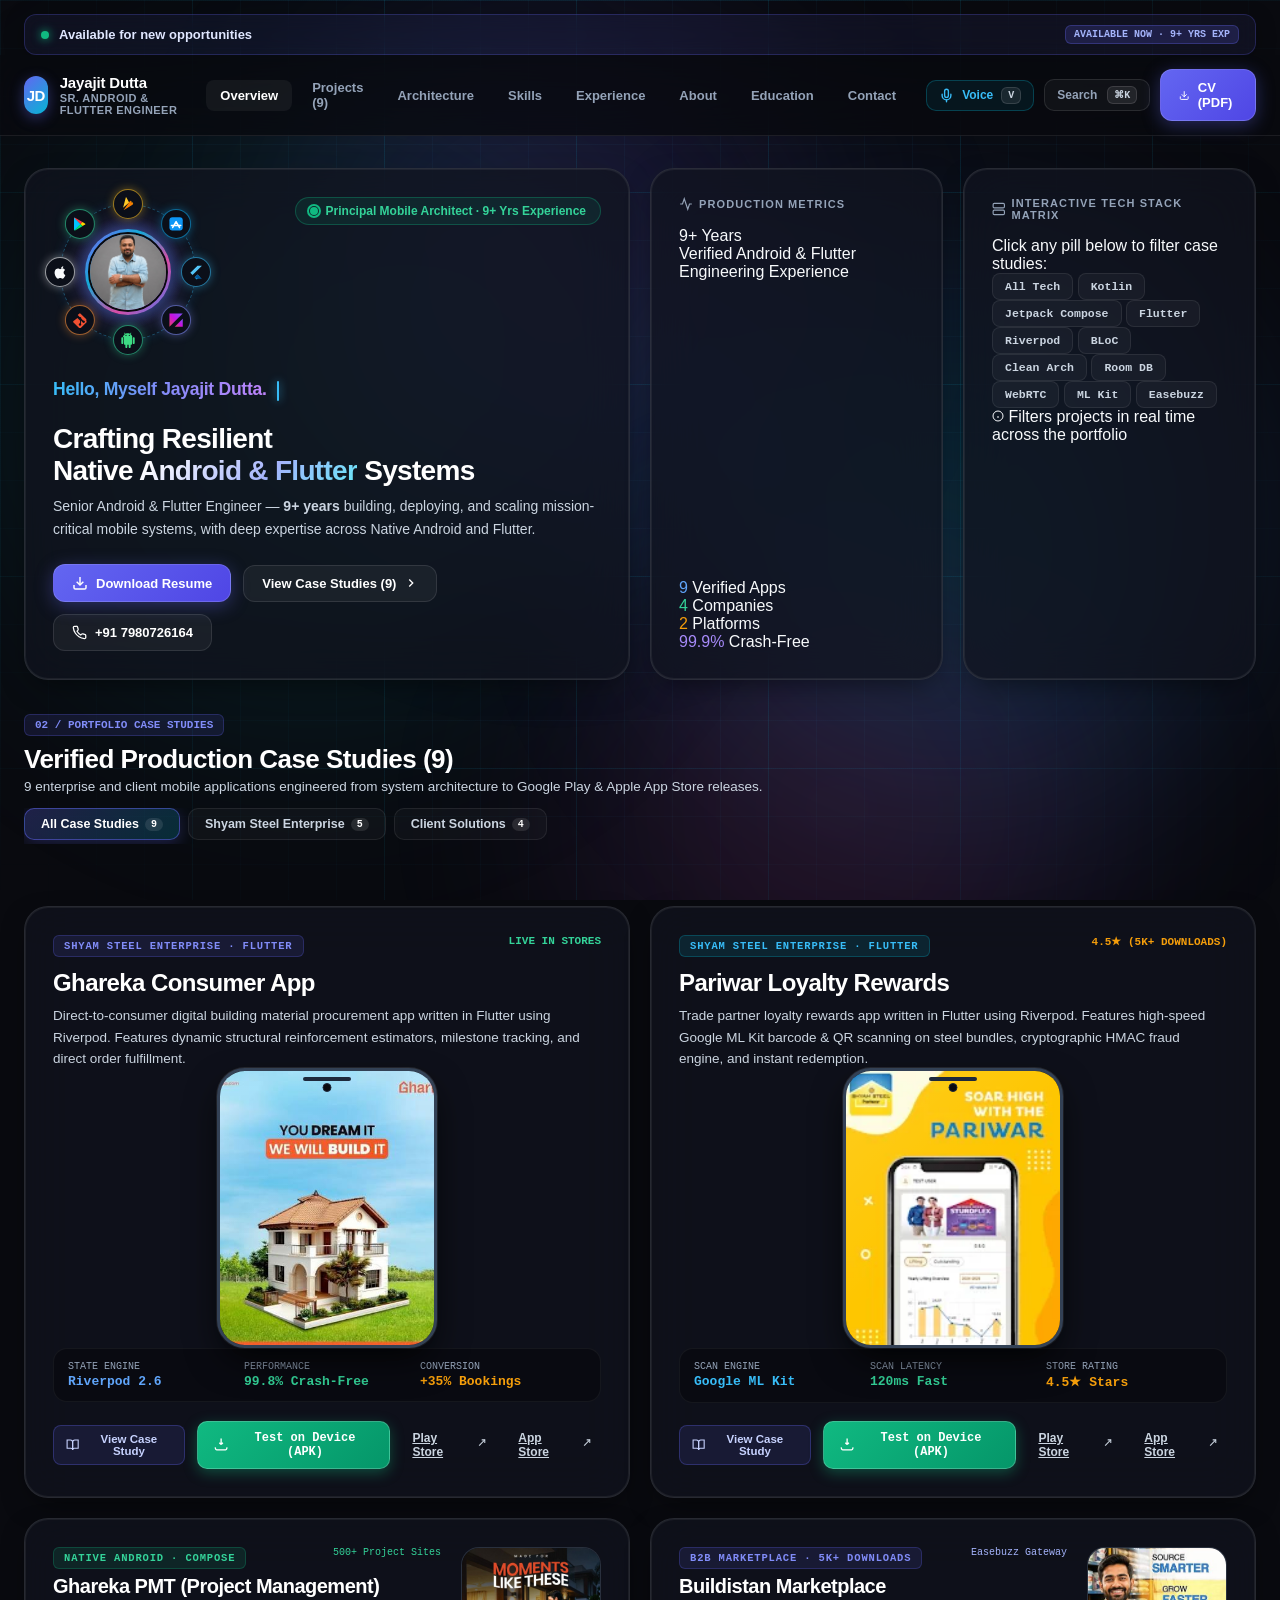
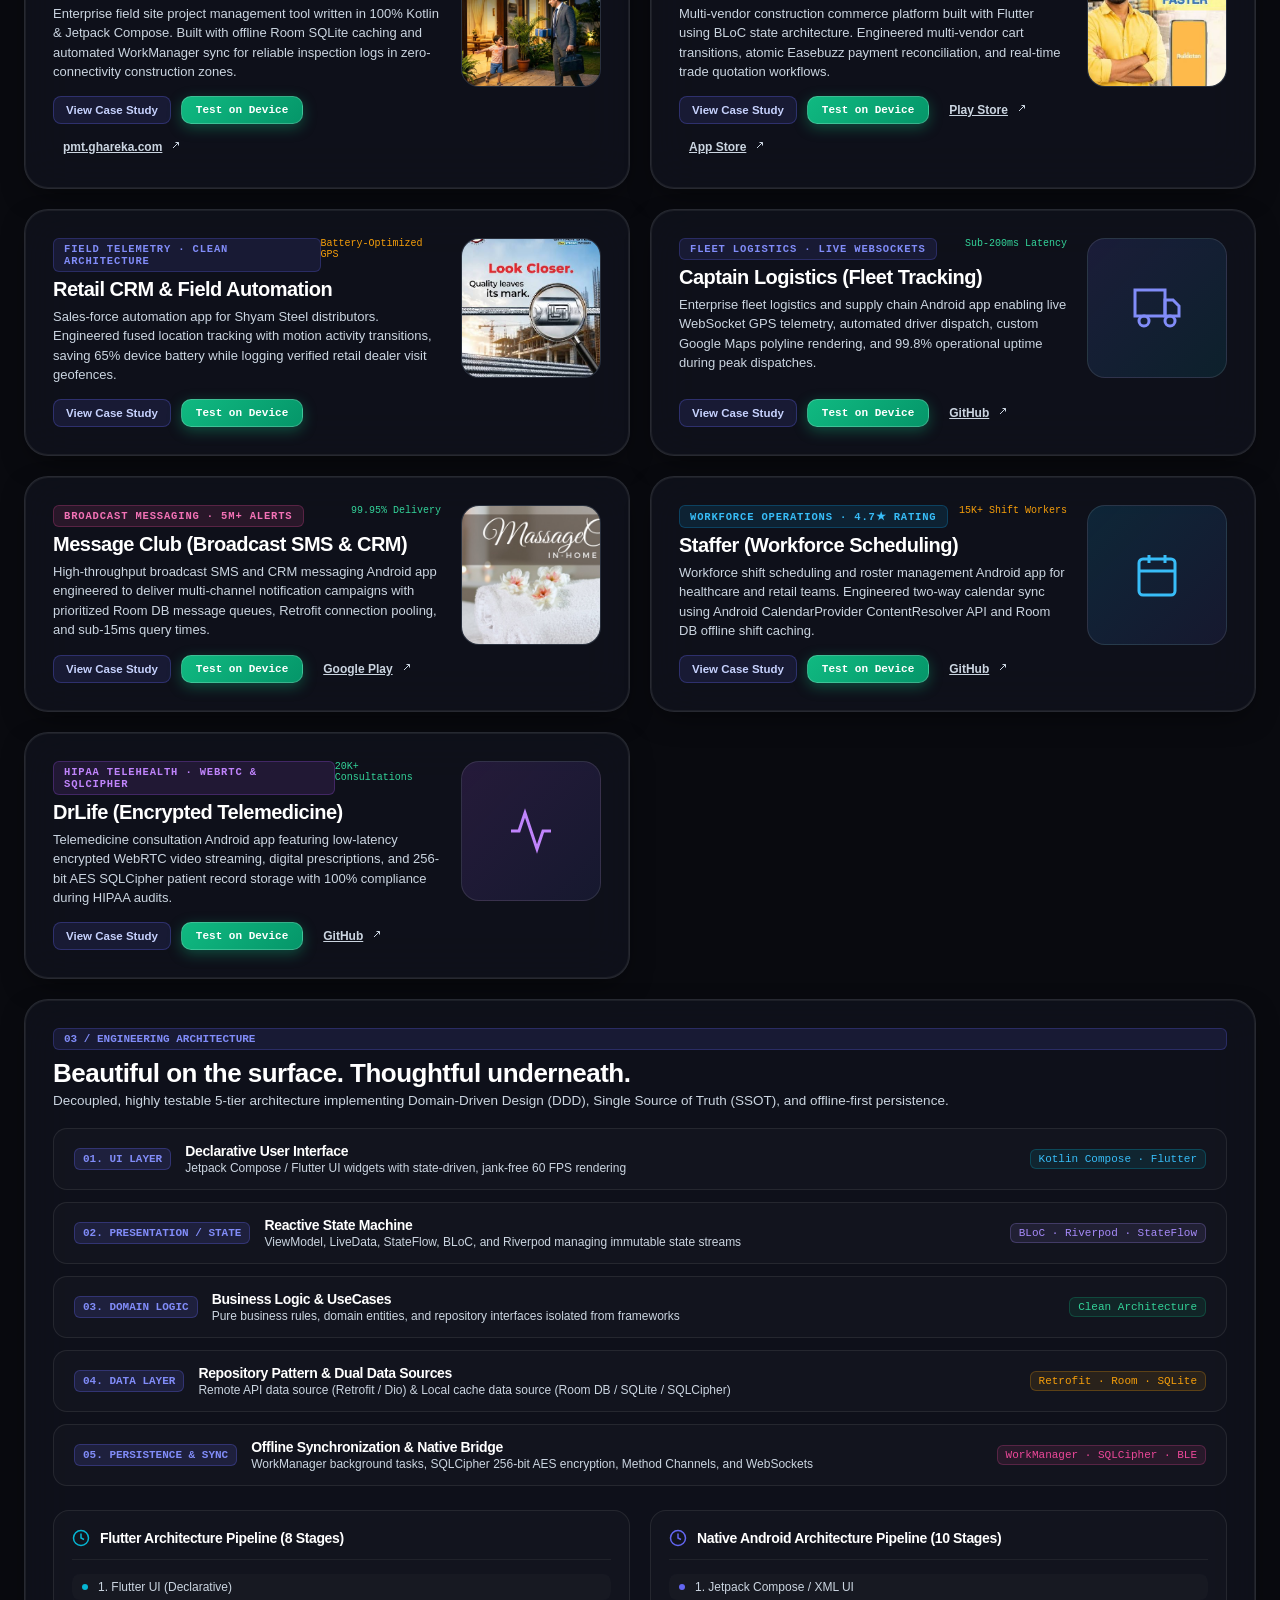
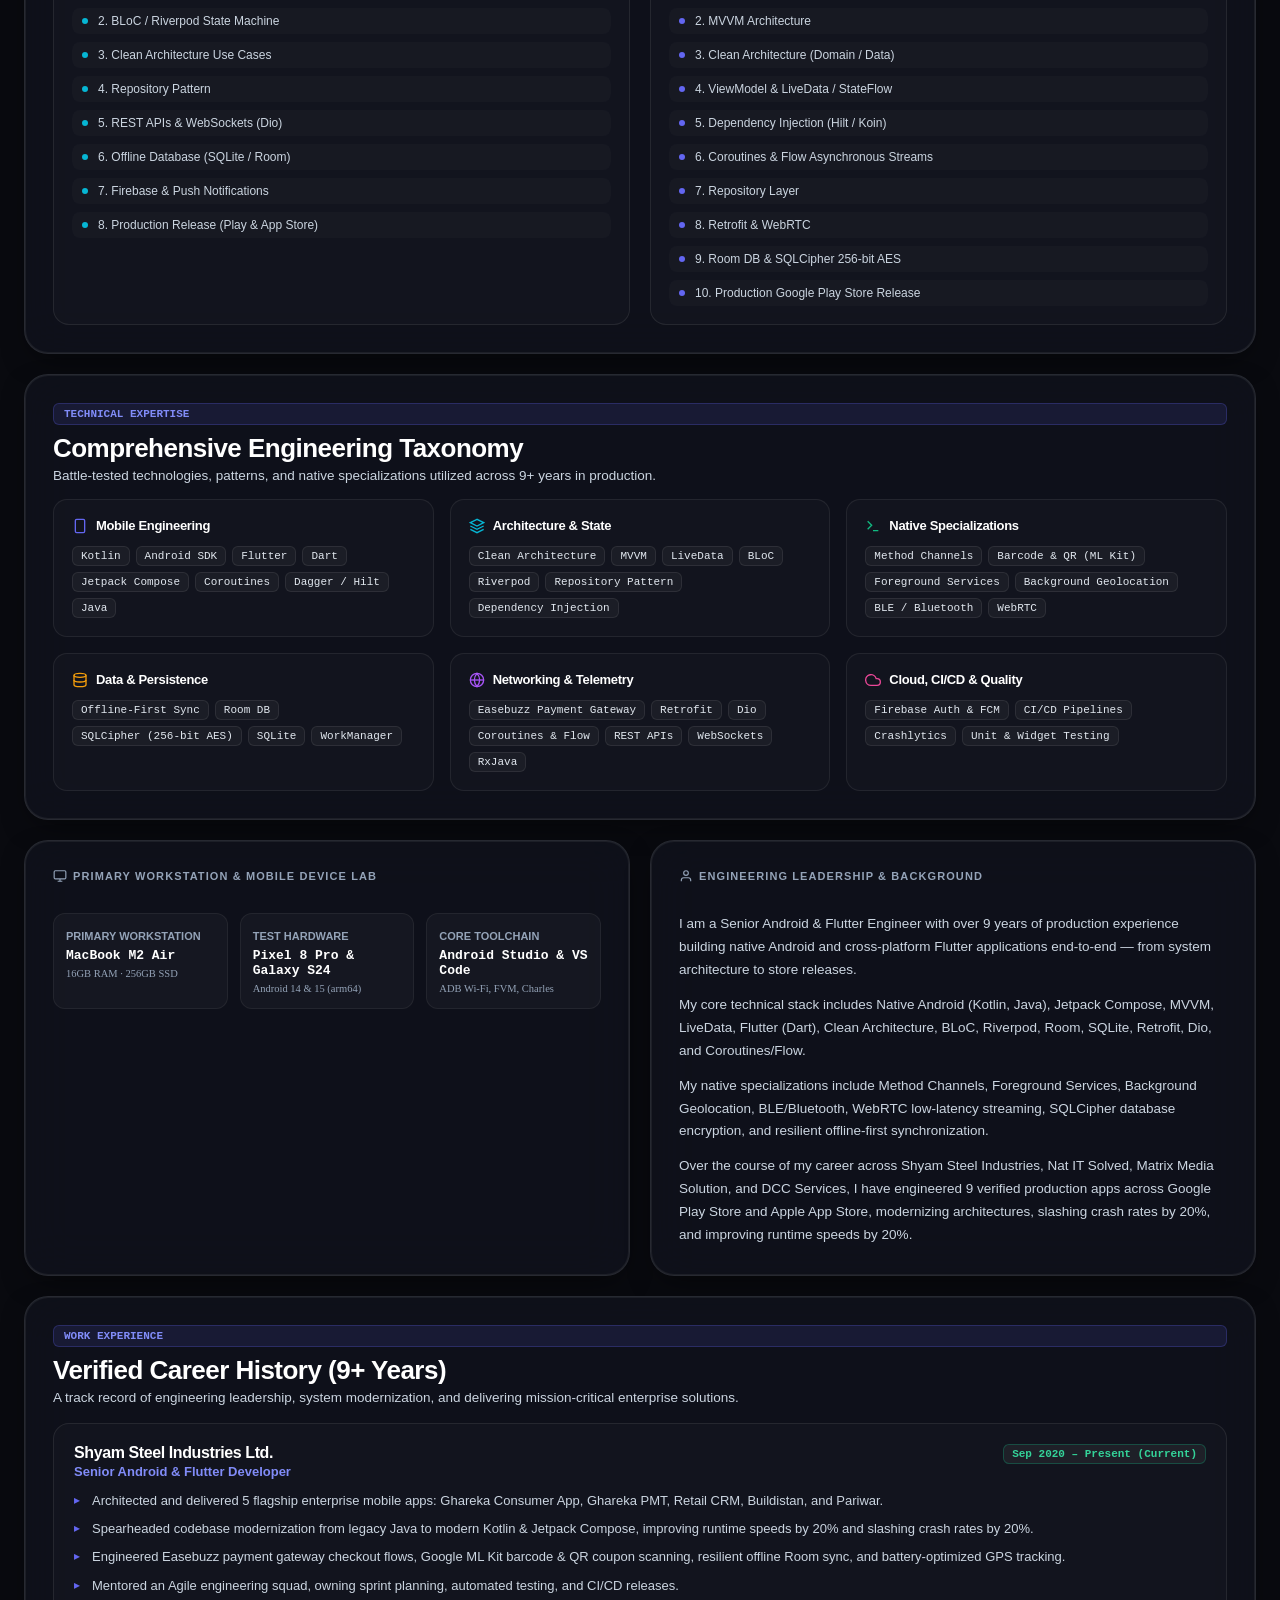
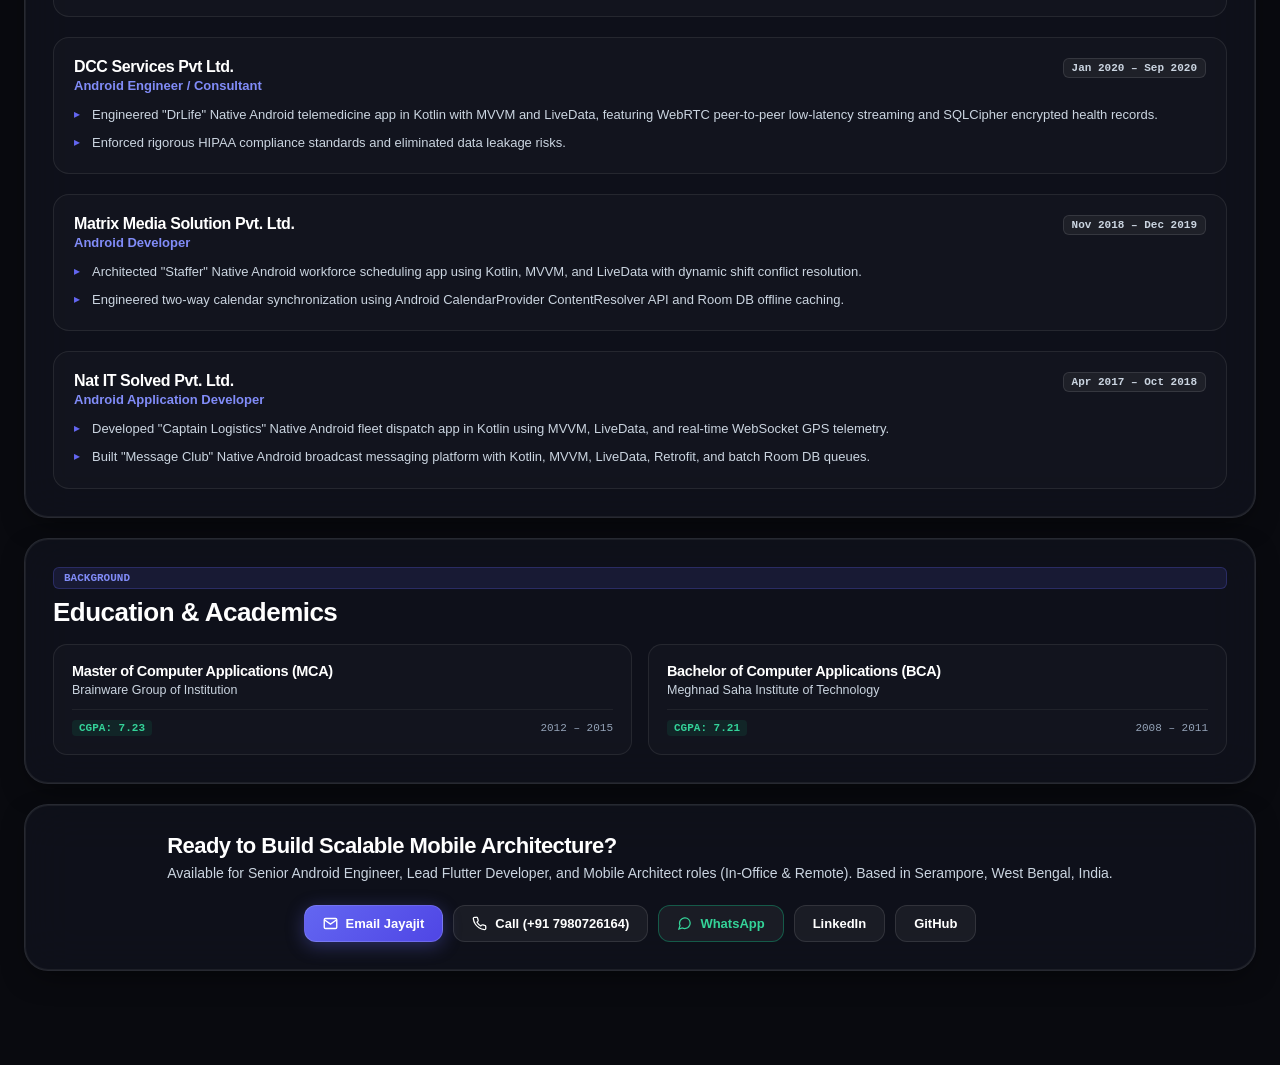
==== commit fd8687bd: "feat: enhance education section, remove Razorpay, and add robust dynamic scroll navigation" ====
--- a/portfolio_site/index.html
+++ b/portfolio_site/index.html
@@ -377,7 +377,7 @@
       <!-- ====================================================================
            PROJECT 1: Ghareka Consumer App (Shyam Steel)
            ==================================================================== -->
-      <article class="bento-card col-span-2 row-span-2" data-project-card data-category="shyamSteel" data-tech-tags="Flutter, Riverpod, Clean Architecture, Estimation Engine, REST APIs, Firebase, Razorpay">
+      <article class="bento-card col-span-2 row-span-2" data-project-card data-category="shyamSteel" data-tech-tags="Flutter, Riverpod, Clean Architecture, Estimation Engine, REST APIs, Firebase">
         <div class="card-content project-card-layout">
           <div>
             <div class="project-header-wrap">
@@ -387,7 +387,7 @@
 
             <h3 class="project-title">Ghareka Consumer App</h3>
             <p class="project-desc">
-              Direct-to-consumer digital building material procurement app written in Flutter using Riverpod. Features dynamic structural reinforcement estimators, milestone tracking, and secured digital payments.
+              Direct-to-consumer digital building material procurement app written in Flutter using Riverpod. Features dynamic structural reinforcement estimators, milestone tracking, and direct order fulfillment.
             </p>
 
             <div class="mockup-showcase-wrap">
@@ -1479,6 +1479,16 @@
             <span>Verified Career History</span>
           </div>
           <span class="cmdk-badge">4 Companies</span>
+        </div>
+
+        <div class="cmdk-empty-state" id="cmdkEmptyState" style="display: none;">
+          <svg width="28" height="28" viewBox="0 0 24 24" fill="none" stroke="currentColor" stroke-width="1.8" style="color: var(--text-muted); margin-bottom: 8px;">
+            <circle cx="11" cy="11" r="8"></circle>
+            <line x1="21" y1="21" x2="16.65" y2="16.65"></line>
+            <line x1="8" y1="11" x2="14" y2="11"></line>
+          </svg>
+          <p style="font-size: 13px; font-weight: 600; color: var(--text-primary); margin-bottom: 4px;">No matching results found</p>
+          <span style="font-size: 11.5px; color: var(--text-muted);">Try searching for "Projects", "Skills", "Architecture", or "Resume"</span>
         </div>
       </div>
     </div>
--- a/portfolio_site/css/styles.css
+++ b/portfolio_site/css/styles.css
@@ -1537,6 +1537,15 @@
   background: rgba(255, 255, 255, 0.06);
   padding: 2px 6px;
   border-radius: 4px;
+}
+
+.cmdk-empty-state {
+  display: flex;
+  flex-direction: column;
+  align-items: center;
+  justify-content: center;
+  padding: 32px 16px;
+  text-align: center;
 }
 
 /* ==========================================================================
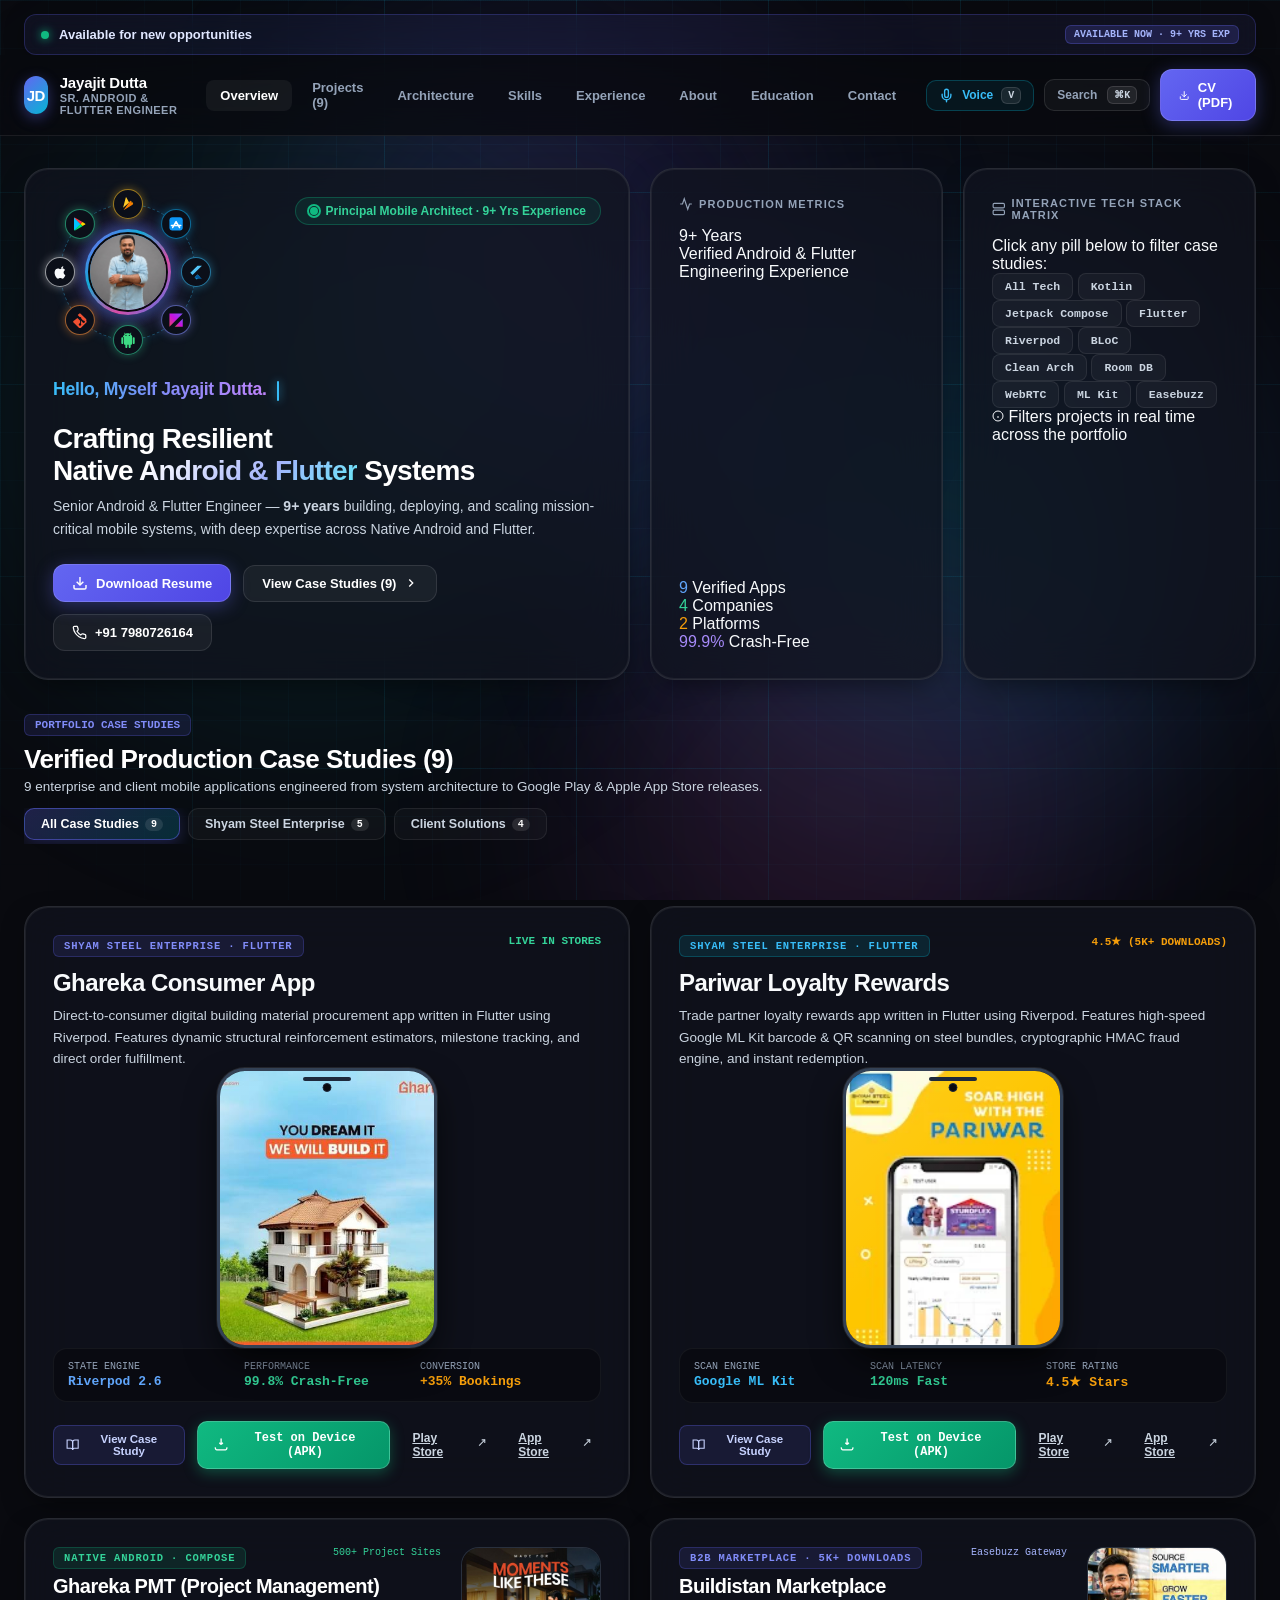
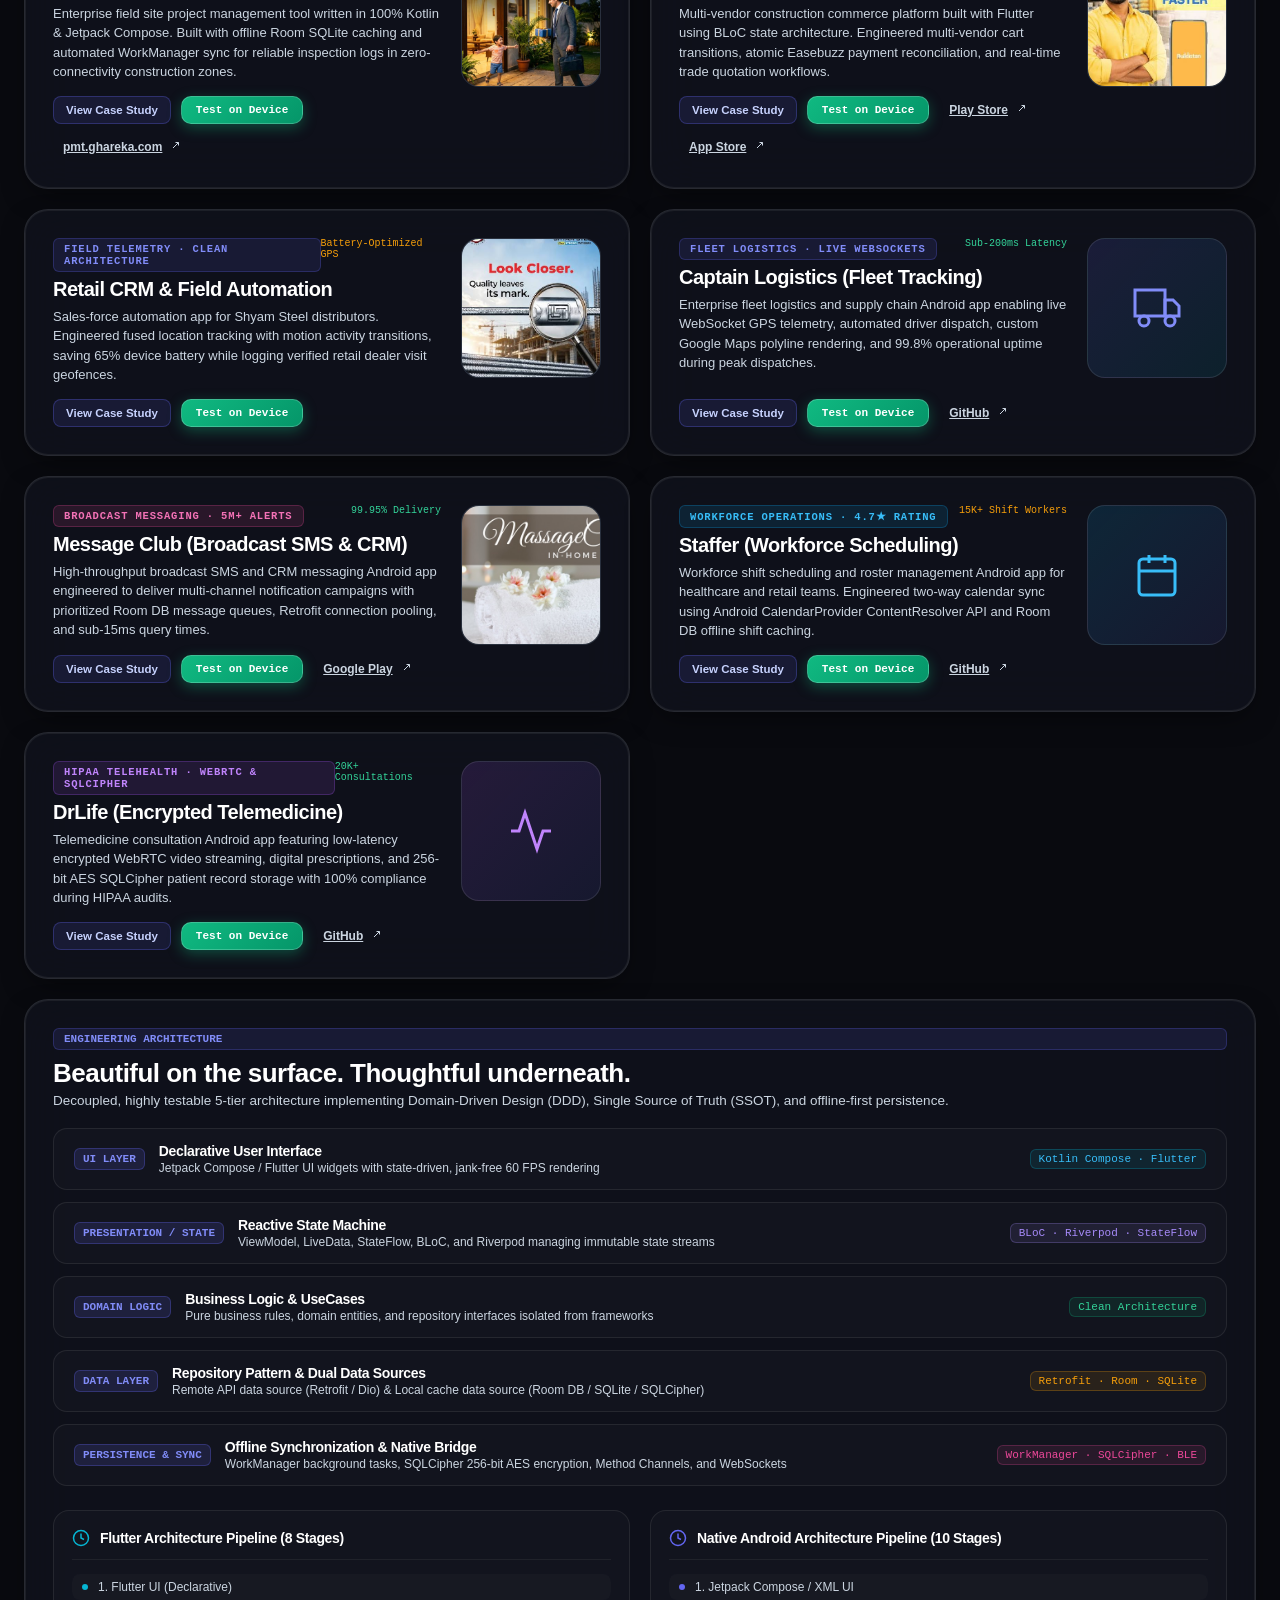
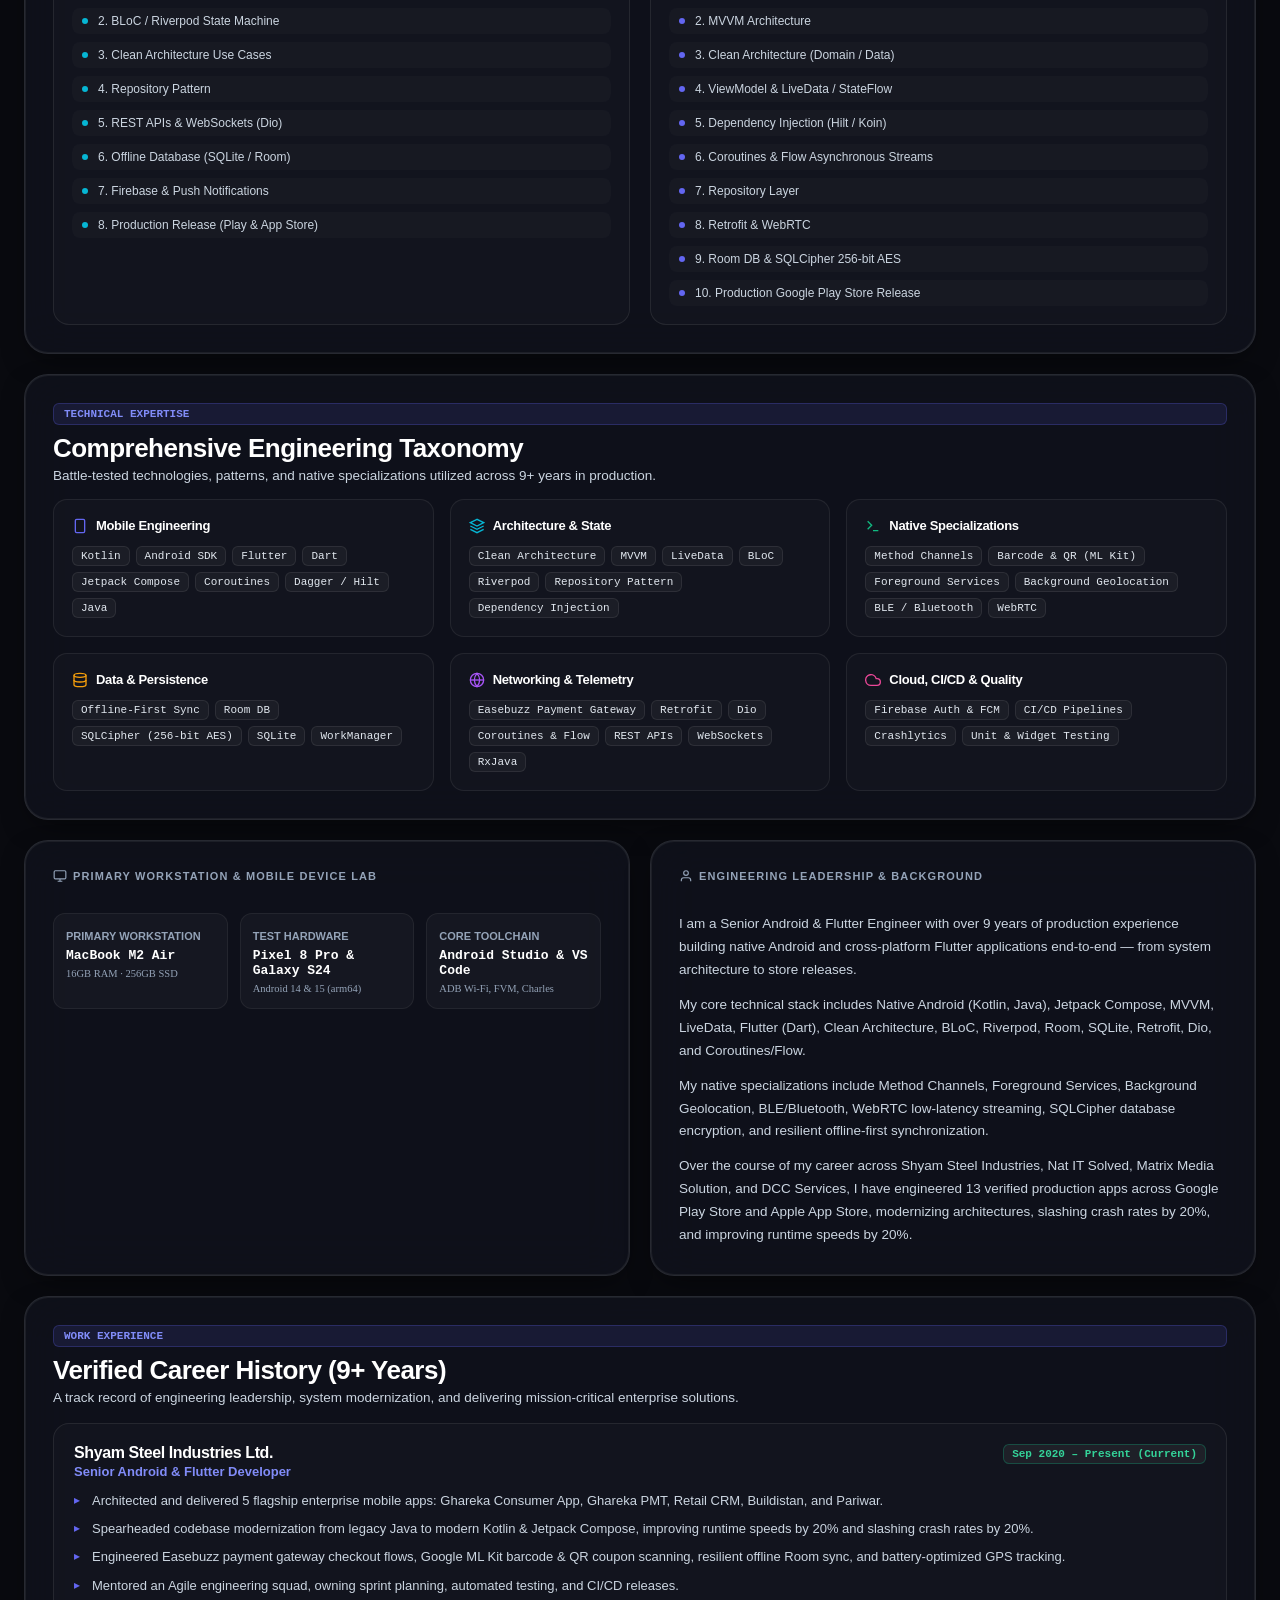
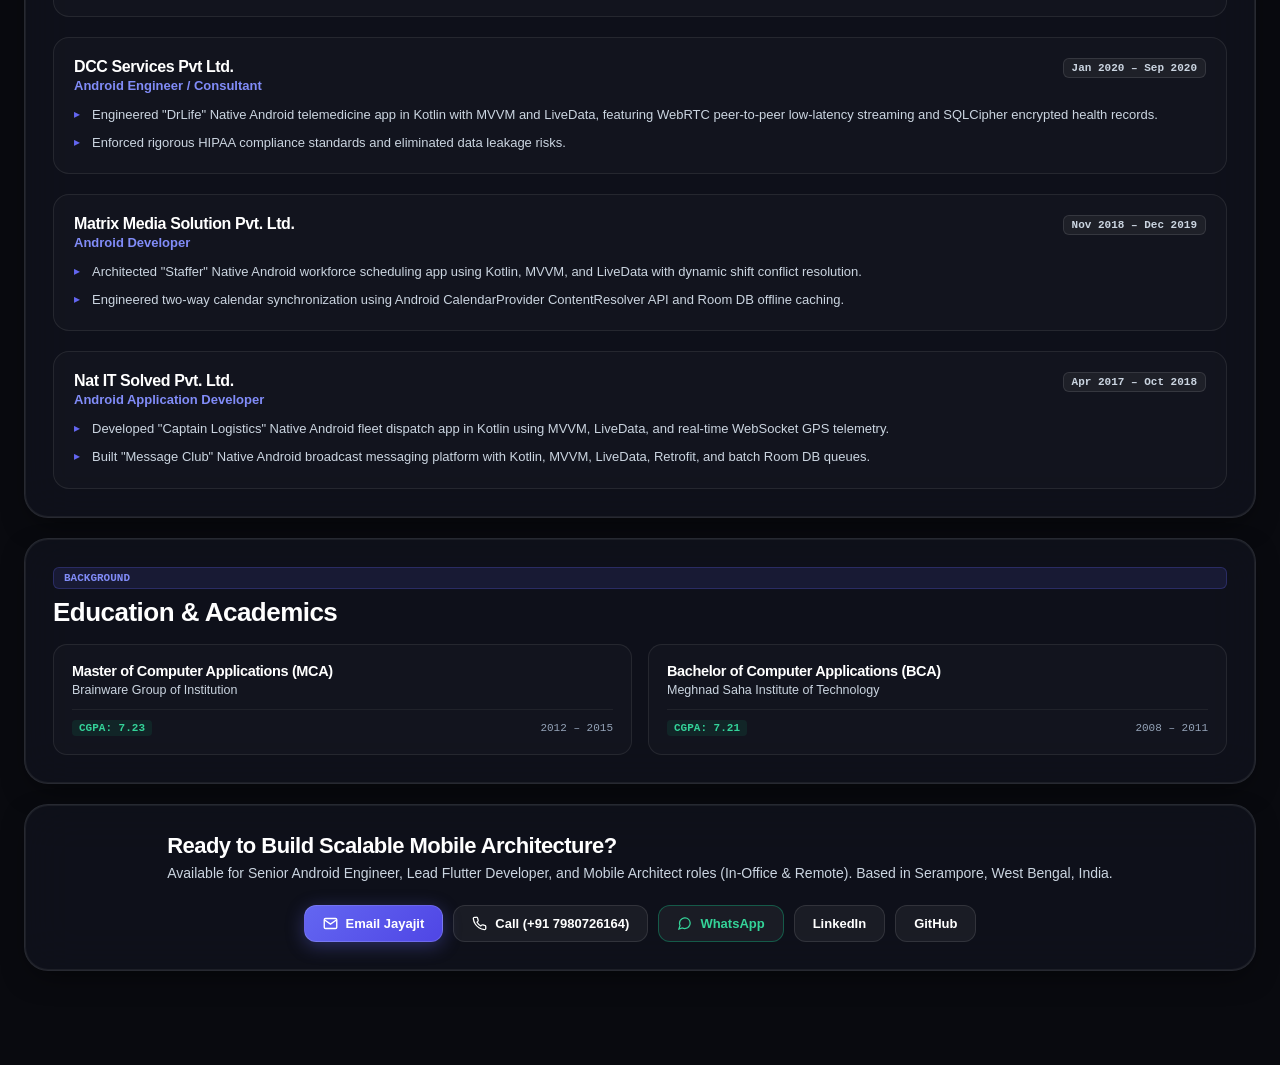
==== commit b32aa830: "fine refinement ui" ====
--- a/portfolio_site/index.html
+++ b/portfolio_site/index.html
@@ -36,7 +36,7 @@
   <!-- Open Graph / SEO -->
   <meta property="og:type" content="website" />
   <meta property="og:title" content="Jayajit Dutta | Senior Android &amp; Flutter Engineer (9+ Years)" />
-  <meta property="og:description" content="Senior Android &amp; Flutter Engineer with 9+ years building 9 verified production apps for 5M+ users." />
+  <meta property="og:description" content="Senior Android &amp; Flutter Engineer with 9+ years building 13 verified production apps for 5M+ users." />
   <meta property="og:image" content="assets/images/picture.jpg" />
 
   <!-- Stylesheet -->
@@ -348,7 +348,7 @@
         <div style="display: flex; flex-wrap: wrap; justify-content: space-between; align-items: flex-end; gap: 14px; margin-bottom: 16px;">
           <div>
             <div style="display: inline-flex; align-items: center; gap: 6px; padding: 4px 10px; border-radius: 6px; background: rgba(99, 102, 241, 0.12); border: 1px solid rgba(99, 102, 241, 0.25); margin-bottom: 8px;">
-              <span style="font-size: 11px; font-family: 'JetBrains Mono', monospace; font-weight: 800; color: #818cf8;">02 / PORTFOLIO CASE STUDIES</span>
+              <span style="font-size: 11px; font-family: 'JetBrains Mono', monospace; font-weight: 800; color: #818cf8;">PORTFOLIO CASE STUDIES</span>
             </div>
             <h2 style="font-size: 26px; font-weight: 900; color: #ffffff; letter-spacing: -0.02em;">Verified Production Case Studies (9)</h2>
             <p style="font-size: 13.5px; color: var(--text-secondary); margin-top: 4px;">
@@ -817,7 +817,7 @@
       <section class="bento-card col-span-4 row-span-1" id="architecture">
         <div class="card-content">
           <div style="display: inline-flex; align-items: center; gap: 6px; padding: 4px 10px; border-radius: 6px; background: rgba(99, 102, 241, 0.12); border: 1px solid rgba(99, 102, 241, 0.25); margin-bottom: 8px;">
-            <span style="font-size: 11px; font-family: 'JetBrains Mono', monospace; font-weight: 800; color: #818cf8;">03 / ENGINEERING ARCHITECTURE</span>
+            <span style="font-size: 11px; font-family: 'JetBrains Mono', monospace; font-weight: 800; color: #818cf8;">ENGINEERING ARCHITECTURE</span>
           </div>
           <h2 style="font-size: 26px; font-weight: 900; color: #ffffff; letter-spacing: -0.02em;">Beautiful on the surface. Thoughtful underneath.</h2>
           <p style="font-size: 13.5px; color: var(--text-secondary); margin-top: 4px;">
@@ -828,7 +828,7 @@
           <div class="arch-visualizer-container">
             <div class="arch-layer-card">
               <div class="arch-layer-left">
-                <span class="arch-layer-num">01. UI LAYER</span>
+                <span class="arch-layer-num">UI LAYER</span>
                 <div>
                   <h4 class="arch-layer-title">Declarative User Interface</h4>
                   <p class="arch-layer-sub">Jetpack Compose / Flutter UI widgets with state-driven, jank-free 60 FPS rendering</p>
@@ -839,7 +839,7 @@
 
             <div class="arch-layer-card">
               <div class="arch-layer-left">
-                <span class="arch-layer-num">02. PRESENTATION / STATE</span>
+                <span class="arch-layer-num">PRESENTATION / STATE</span>
                 <div>
                   <h4 class="arch-layer-title">Reactive State Machine</h4>
                   <p class="arch-layer-sub">ViewModel, LiveData, StateFlow, BLoC, and Riverpod managing immutable state streams</p>
@@ -850,7 +850,7 @@
 
             <div class="arch-layer-card">
               <div class="arch-layer-left">
-                <span class="arch-layer-num">03. DOMAIN LOGIC</span>
+                <span class="arch-layer-num">DOMAIN LOGIC</span>
                 <div>
                   <h4 class="arch-layer-title">Business Logic &amp; UseCases</h4>
                   <p class="arch-layer-sub">Pure business rules, domain entities, and repository interfaces isolated from frameworks</p>
@@ -861,7 +861,7 @@
 
             <div class="arch-layer-card">
               <div class="arch-layer-left">
-                <span class="arch-layer-num">04. DATA LAYER</span>
+                <span class="arch-layer-num">DATA LAYER</span>
                 <div>
                   <h4 class="arch-layer-title">Repository Pattern &amp; Dual Data Sources</h4>
                   <p class="arch-layer-sub">Remote API data source (Retrofit / Dio) &amp; Local cache data source (Room DB / SQLite / SQLCipher)</p>
@@ -872,7 +872,7 @@
 
             <div class="arch-layer-card">
               <div class="arch-layer-left">
-                <span class="arch-layer-num">05. PERSISTENCE &amp; SYNC</span>
+                <span class="arch-layer-num">PERSISTENCE &amp; SYNC</span>
                 <div>
                   <h4 class="arch-layer-title">Offline Synchronization &amp; Native Bridge</h4>
                   <p class="arch-layer-sub">WorkManager background tasks, SQLCipher 256-bit AES encryption, Method Channels, and WebSockets</p>
@@ -1091,7 +1091,7 @@
               My native specializations include Method Channels, Foreground Services, Background Geolocation, BLE/Bluetooth, WebRTC low-latency streaming, SQLCipher database encryption, and resilient offline-first synchronization.
             </p>
             <p>
-              Over the course of my career across Shyam Steel Industries, Nat IT Solved, Matrix Media Solution, and DCC Services, I have engineered 9 verified production apps across Google Play Store and Apple App Store, modernizing architectures, slashing crash rates by 20%, and improving runtime speeds by 20%.
+              Over the course of my career across Shyam Steel Industries, Nat IT Solved, Matrix Media Solution, and DCC Services, I have engineered 13 verified production apps across Google Play Store and Apple App Store, modernizing architectures, slashing crash rates by 20%, and improving runtime speeds by 20%.
             </p>
           </div>
         </div>
--- a/portfolio_site/css/styles.css
+++ b/portfolio_site/css/styles.css
@@ -958,7 +958,7 @@
 .project-title {
   font-size: 24px;
   font-weight: 800;
-  color: #ffffff;
+  color: var(--text-main, #ffffff);
   margin-bottom: 8px;
 }
 
